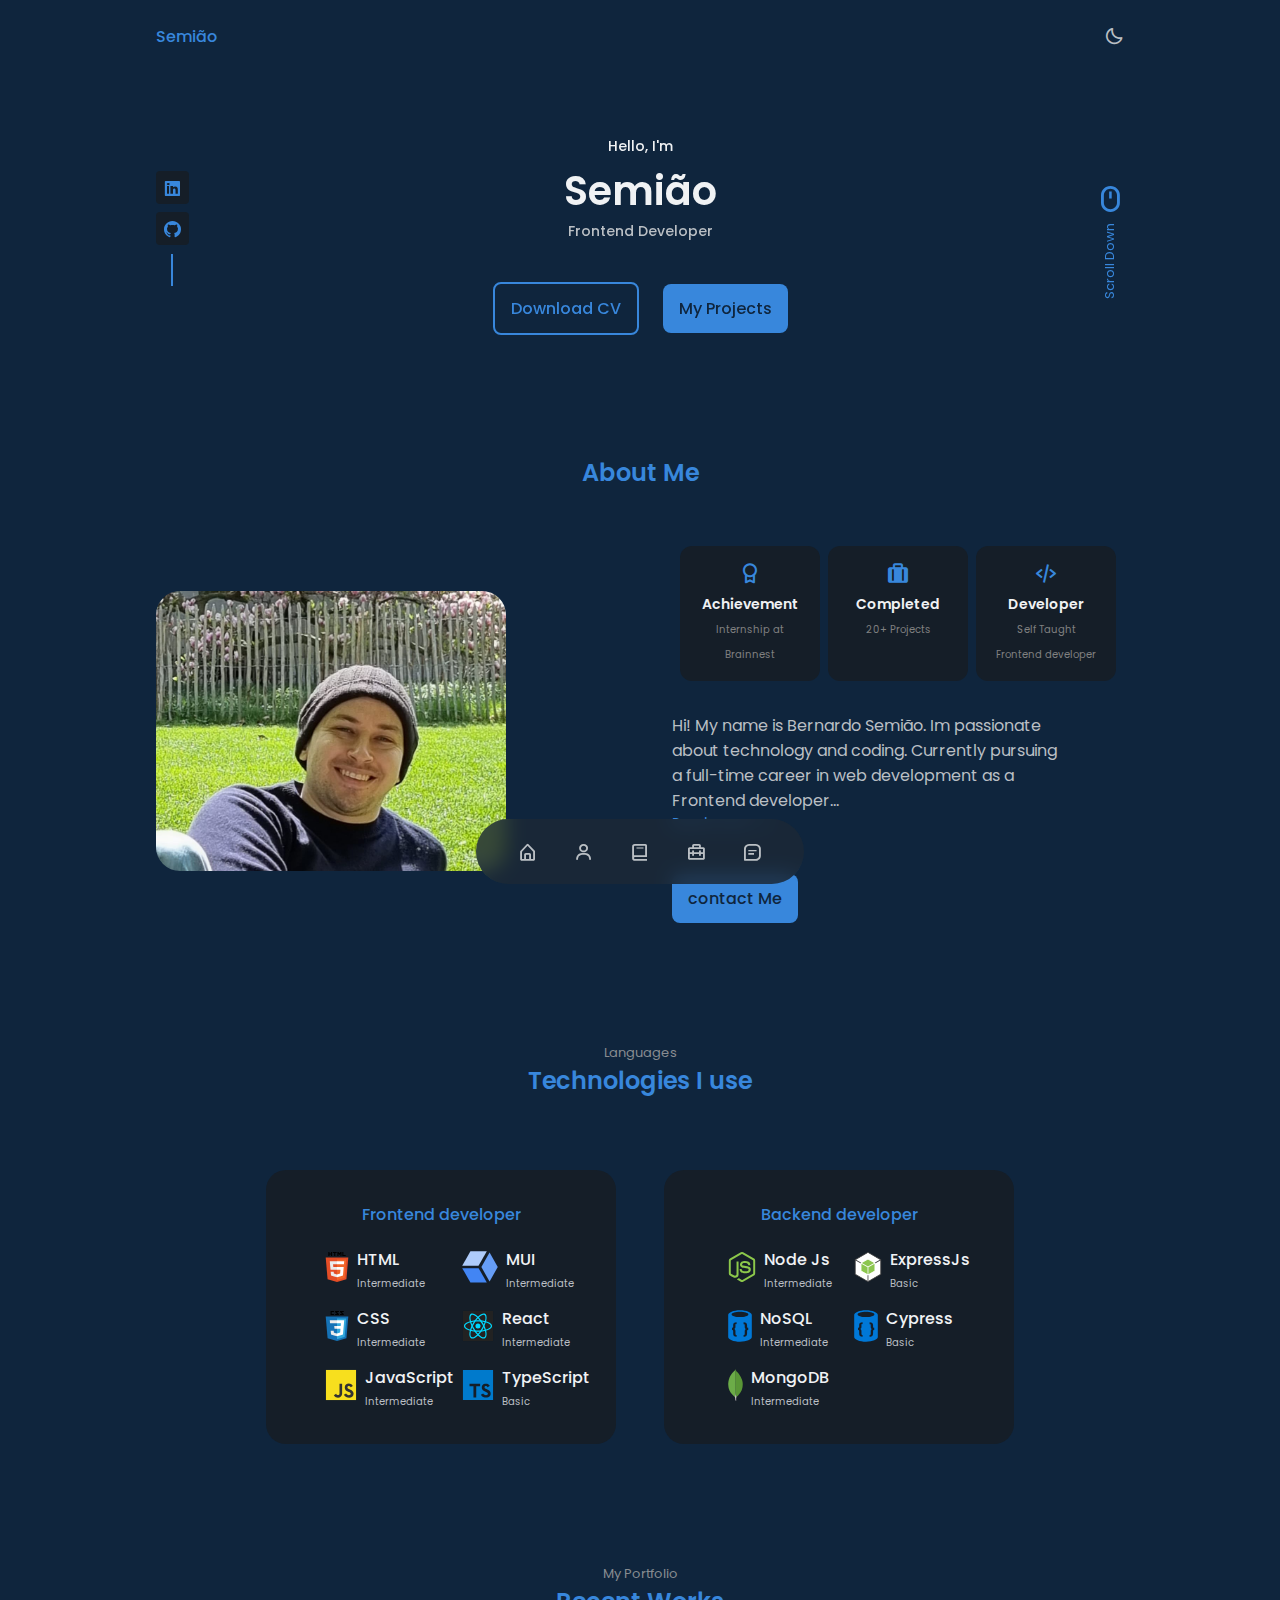
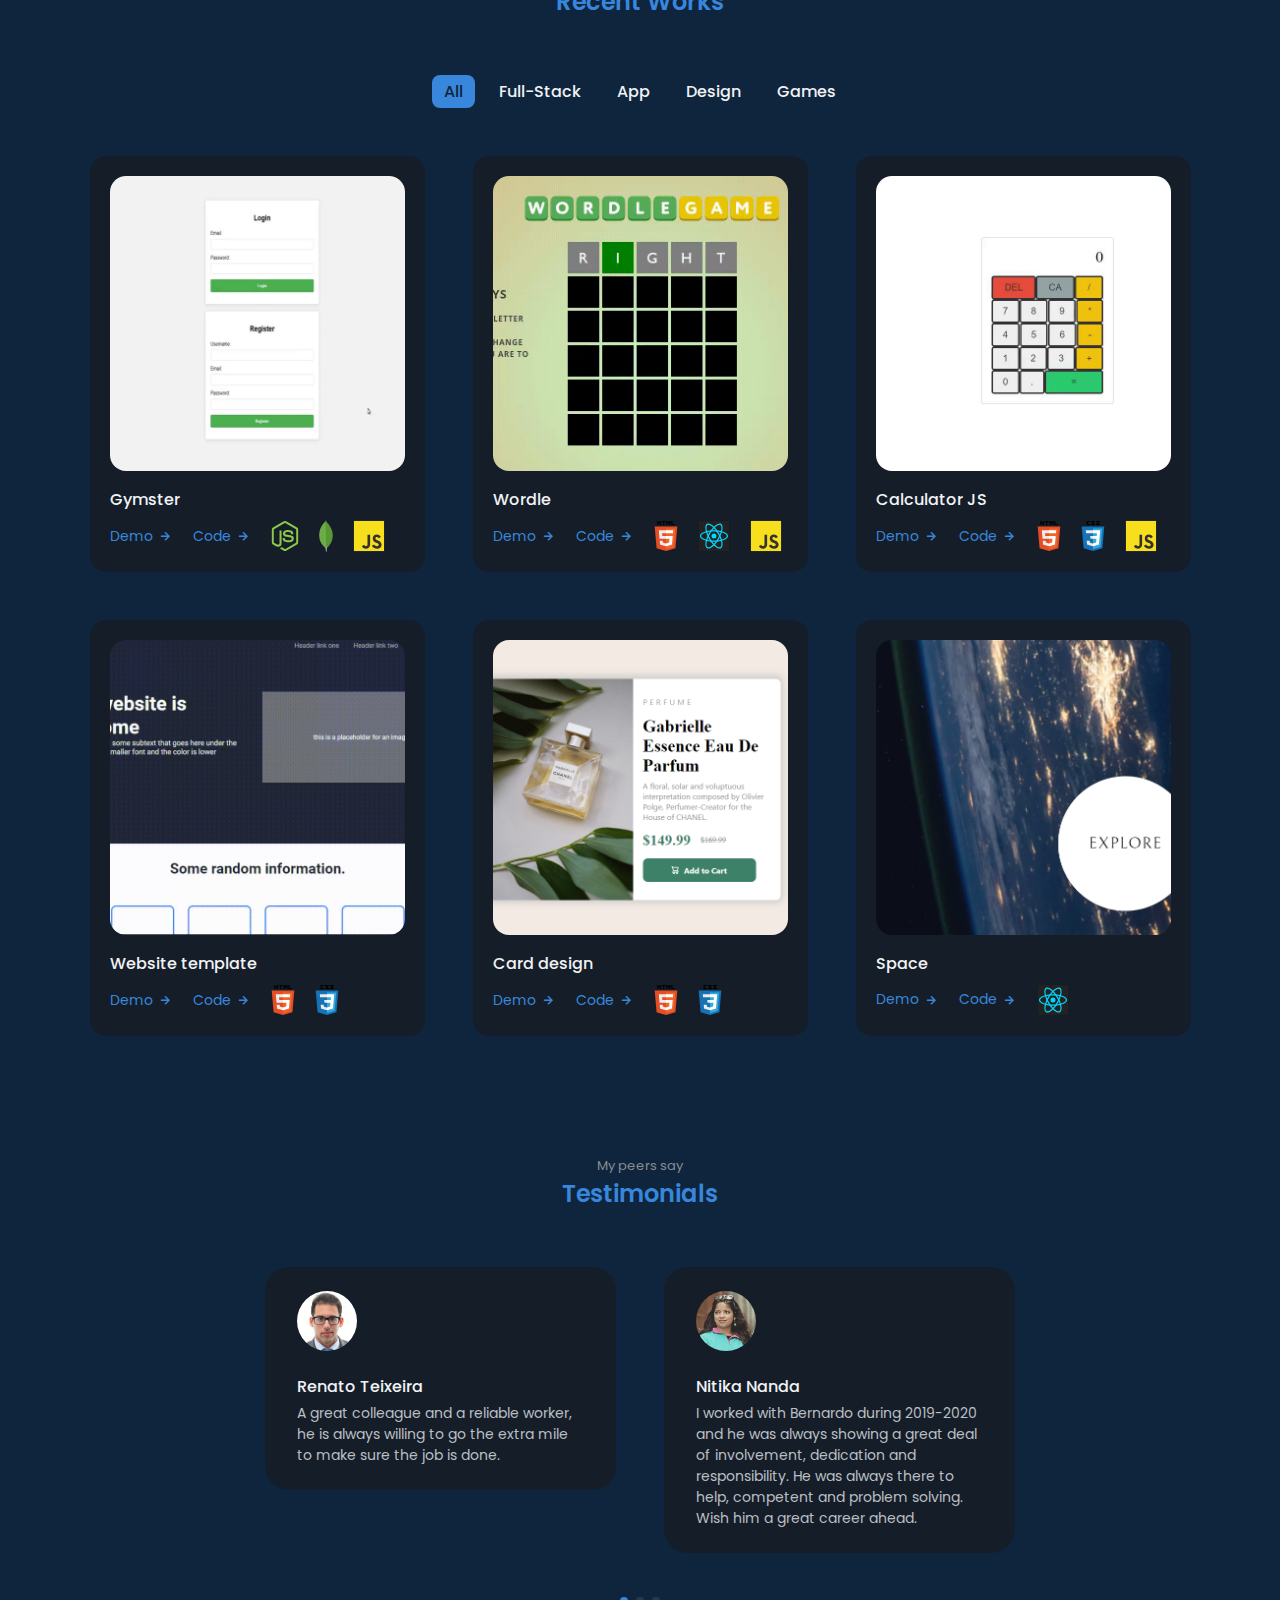
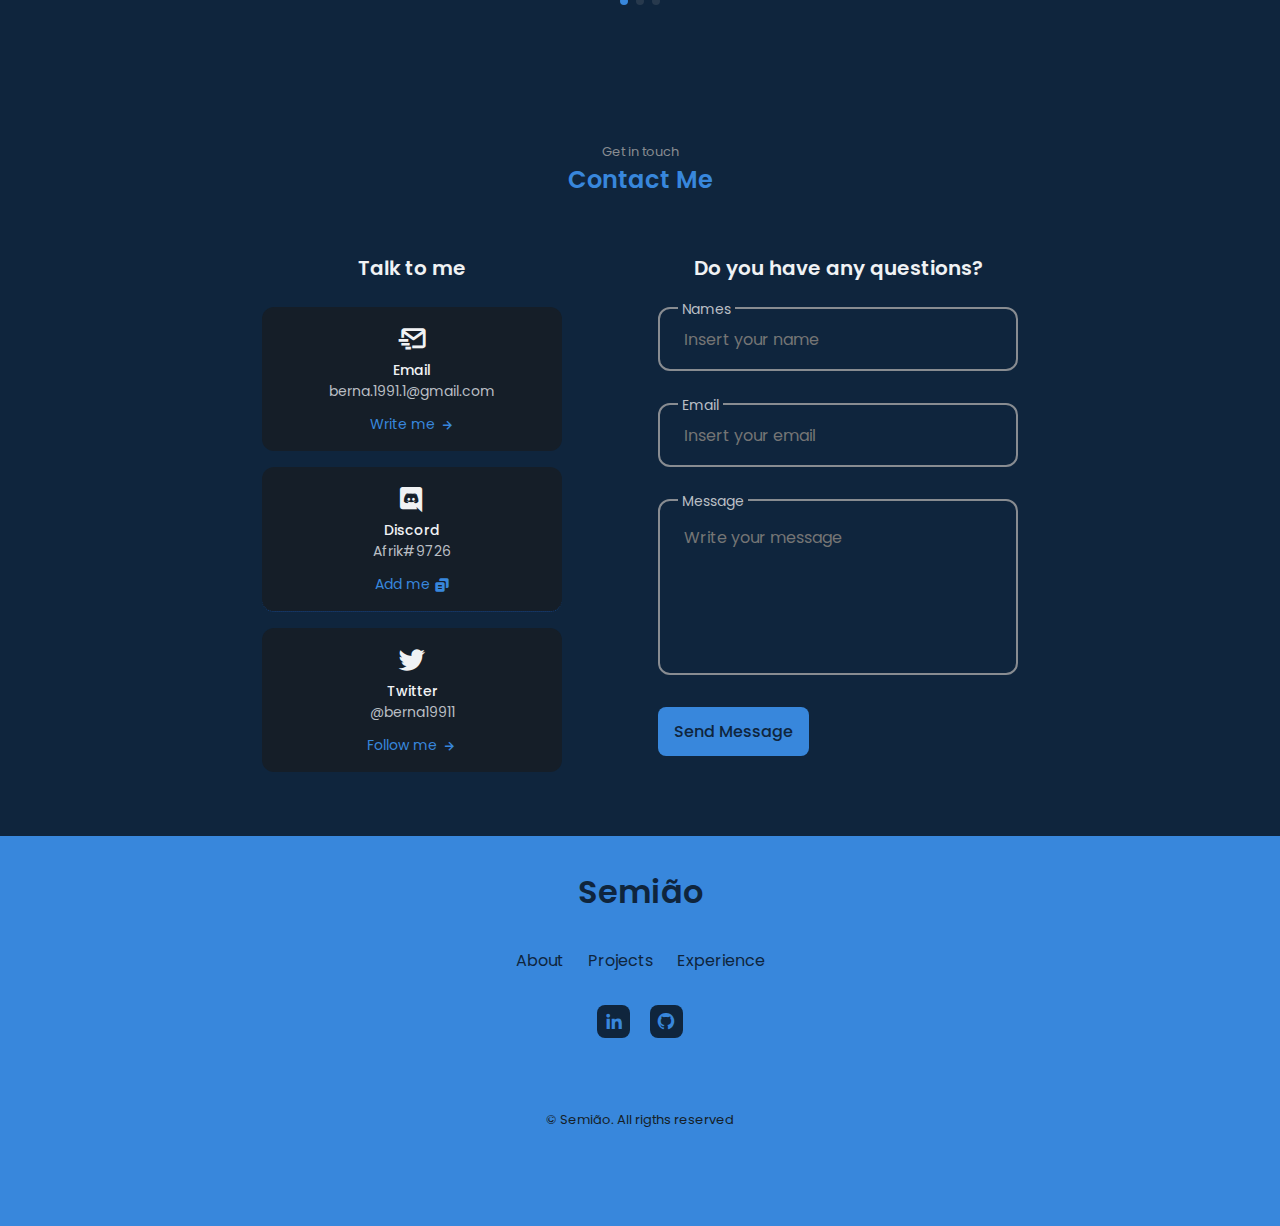
==== index.html @ a4e2091f "updated" ====
<!DOCTYPE html>
<html lang="en">

<head>
    <meta charset="UTF-8">
    <meta name="viewport" content="width=device-width, initial-scale=1.0">

    <!--=============== FAVICON ===============-->
    <link rel="shortcut icon" href="assets/img/avatar.png" type="image/x-icon">

    <!--=============== BOXICONS ===============-->
    <link href='https://unpkg.com/boxicons@2.1.4/css/boxicons.min.css' rel='stylesheet'>

    <!--=============== SWIPER CSS ===============-->
    <link rel="stylesheet" href="assets/css/swiper-bundle.min.css">

    <!--=============== CSS ===============-->
    <link rel="stylesheet" href="assets/css/styles.css">

    <title> Semião </title>
</head>

<body>
    <!--=============== HEADER ===============-->
    <header class="header" id="header">
        <nav class="nav container">
            <a href="#" class="nav__logo">Semião</a>

            <div class="nav__menu">
                <ul class="nav__list">
                    <li class="nav__item">
                        <a href="#home" class="nav__link active__link">
                            <i class='bx bx-home-alt'></i>
                        </a>
                    </li>

                    <li class="nav__item">
                        <a href="#about" class="nav__link">
                            <i class='bx bx-user'></i>
                        </a>
                    </li>

                    <li class="nav__item">
                        <a href="#skills" class="nav__link">
                            <i class='bx bx-book'></i>
                        </a>
                    </li>

                    <li class="nav__item">
                        <a href="#work" class="nav__link">
                            <i class='bx bx-briefcase-alt-2'></i>
                        </a>
                    </li>

                    <li class="nav__item">
                        <a href="#contact" class="nav__link">
                            <i class='bx bx-message-square-detail'></i>
                        </a>
                    </li>
                </ul>
            </div>

            <!-- Theme change button -->
            <i class='bx bx-moon change-theme' id="theme-button"></i>
        </nav>
    </header>

    <!--=============== MAIN ===============-->
    <main class="main">
        <!--=============== HOME ===============-->

        <section class="home section" id="home">
            <div class="home__container container grid">
                <div class="home__data">
                    <span class="home__greeting">Hello, I'm</span>
                    <h1 class="home__name">Semião</h1>
                    <h3 class="home__education">Frontend Developer</h3>

                    <div class="home__buttons">
                        <a download="" href="https://flowcv.com/resume/2jp9i3fdhr" class="button button--ghost">
                            Download CV
                        </a>
                        <a href="#work" class="button">My Projects</a>
                    </div>
                </div>

                <div class="home__social">
                    <a href="https://www.linkedin.com/in/bernardo-semi%C3%A3o-97315b154/" target="_blank"
                        class="home__social-link">
                        <i class='bx bxl-linkedin-square'></i>
                    </a>

                    <a href="https://github.com/Semiao91" target="_blank" class="home__social-link">
                        <i class='bx bxl-github'></i>
                    </a>


                </div>

                <a href="#about" class="home__scroll">
                    <i class='bx bx-mouse home__scroll-icon'></i>
                    <span class="home__scroll-name">Scroll Down</span>
                </a>
            </div>
        </section>

        <!--=============== ABOUT ===============-->
        <section class="about section" id="about">
            
            <h2 class="section__title">About Me</h2>

            <div class="about__container container grid">
                <a href="https://www.linkedin.com/in/bernardo-semi%C3%A3o-97315b154/"> <img src="assets/img/about.jpeg" alt=""
                        class="about__img"></a>


                <div class="about__data">
                    <div class="about__info">

                        <div class="about__box ">
                            <a href="https://github.com/Semiao91">
                            <i class='bx bx-award about__icon'></i>
                            <h3 class="about__title">Achievement</h3>
                            <span class="about__subtitle">Internship at Brainnest</span>
                        </a>
                        </div>

                        <div class="about__box">
                            <a href="https://github.com/Semiao91">
                                <i class='bx bxs-briefcase-alt about__icon'></i>
                                <h3 class="about__title">Completed</h3>
                                <span class="about__subtitle">20+ Projects</span>
                            </a>
                        </div>

                        <div class="about__box">
                            <i class='bx bx-code-alt about__icon'></i>
                            <h3 class="about__title">Developer</h3>
                            <span class="about__subtitle"> Self Taught Frontend developer </span>
                            </a>
                        </div>

                    </div>

                    <p class="about__description">
                        Hi! My name is Bernardo Semião.
                        Im passionate about technology and coding. Currently pursuing a full-time career in web
                        development as a Frontend developer...
                        <a href="about.html" class="work__button">
                            Read more <i class='bx bx-right-arrow-alt work__icon'></i>
                        </a>
                    </p>
                    <a href="#contact" class="button">contact Me</a>
                </div>
            </div>
        </section>

        <!--=============== SKILLS ===============-->
        <section class="skills section" id="skills">
            <span class="section__subtitle">Languages</span>
            <h2 class="section__title">Technologies I use</h2>

            <div class="skills__container container grid">
                <div class="skills__content">
                    <h3 class="skills__title">Frontend developer</h3>

                    <div class="skills__box">
                        <div class="skills__group">
                            <div class="skills__data">
                                <img src="./assets/img/icon/html5.svg" alt="icon" class="icon-tech">

                                <div>
                                    <h3 class="skills__name">HTML</h3>
                                    <span class="skills__level">Intermediate</span>
                                </div>
                            </div>

                            <div class="skills__data">
                                <img src="./assets/img/icon/css3.svg" alt="icon" class="icon-tech">

                                <div>
                                    <h3 class="skills__name">CSS</h3>
                                    <span class="skills__level">Intermediate</span>
                                </div>
                            </div>

                            <div class="skills__data">
                                <img src="./assets/img/icon/javascript.svg" alt="icon" class="icon-tech">

                                <div>
                                    <h3 class="skills__name">JavaScript</h3>
                                    <span class="skills__level">Intermediate</span>
                                </div>
                            </div>

                        </div>

                        <div class="skills__group">
                            <div class="skills__data">
                                <img src="./assets/img/icon/google-cloud-operations.svg" alt="icon" class="icon-tech">

                                <div>
                                    <h3 class="skills__name">MUI</h3>
                                    <span class="skills__level">Intermediate</span>
                                </div>
                            </div>

                            <div class="skills__data">
                                <img src="./assets/img/icon/react.svg" alt="icon" class="icon-tech">

                                <div>
                                    <h3 class="skills__name">
                                        React</h3>
                                    <span class="skills__level">Intermediate</span>
                                </div>
                            </div>

                            <div class="skills__data">
                                <img src="./assets/img/icon/typescript.svg" alt="icon" class="icon-tech">

                                <div>
                                    <h3 class="skills__name">TypeScript
                                    </h3>
                                    <span class="skills__level">Basic</span>
                                </div>
                            </div>

                        </div>

                    </div>
                </div>

                <div class="skills__content">
                    <h3 class="skills__title">Backend developer</h3>

                    <div class="skills__box">
                        <div class="skills__group">
                            <div class="skills__data">
                                <img src="./assets/img/icon/nodejs.svg" alt="icon" class="icon-tech">

                                <div>
                                    <h3 class="skills__name">Node Js</h3>
                                    <span class="skills__level">Intermediate</span>
                                </div>
                            </div>

                            <div class="skills__data">
                                <img src="./assets/img/icon/documentdb.svg" alt="icon" class="icon-tech">

                                <div>
                                    <h3 class="skills__name">NoSQL</h3>
                                    <span class="skills__level">Intermediate</span>
                                </div>
                            </div>

                            <div class="skills__data">
                                <img src="./assets/img/icon/mongodb.svg" alt="icon" class="icon-tech">

                                <div>
                                    <h3 class="skills__name">MongoDB</h3>
                                    <span class="skills__level">Intermediate</span>
                                </div>
                            </div>

                        </div>

                        <div class="skills__group">
                            <div class="skills__data">
                                <img src="./assets/img/icon/nodejs (1).svg" alt="icon" class="icon-tech">

                                <div>
                                    <h3 class="skills__name">ExpressJs</h3>
                                    <span class="skills__level">Basic</span>
                                </div>
                            </div>

                            <div class="skills__data">
                                <img src="./assets/img/icon/documentdb.svg" alt="icon" class="icon-tech">

                                <div>
                                    <h3 class="skills__name">Cypress</h3>
                                    <span class="skills__level">Basic</span>
                                </div>
                            </div>

                        </div>

                    </div>
                </div>
            </div>
        </section>

        <!--=============== WORK ===============-->
        <section class="work section" id="work">
            <span class="section__subtitle">My Portfolio</span>
            <h2 class="section__title">Recent Works</h2>

            <div class="work__filters">
                <span class="work__item active__work" data-filter='all'>All</span>
                <span class="work__item" data-filter='.web'>Full-Stack</span>
                <span class="work__item" data-filter='.app'>App</span>
                <span class="work__item" data-filter='.design'>Design</span>
                <span class="work__item" data-filter='.games'>Games</span>
            </div>

            <div class="work__container container grid">

                <div class="work__card web app">
                    <div class="image-container">
                        <img src="assets/img/work1.gif" alt="" class="work__img">
                        <p class="overlay">Fullstack dashboard that allows you to controll your gym progress. Exercise Tracker with db, session controll and more!
                        </p>
                    </div>
                    <h3 class="work__title">
                        Gymster</h3>

                    <div class="work-links">
                        <a href="https://gymster-semiao.herokuapp.com/login" class="work__button">
                            Demo <i class='bx bx-right-arrow-alt work__icon'></i>
                        </a>
    
                        <a href="https://github.com/Semiao91/Gymster" class="work__button">
                            Code <i class='bx bx-right-arrow-alt work__icon'></i>
                        </a>
                        <img src="./assets/img/icon/nodejs.svg" alt="icon" class="icon-tech">
                        <img src="./assets/img/icon/mongodb.svg" alt="icon" class="icon-tech">
                        <img src="./assets/img/icon/javascript.svg" alt="icon" class="icon-tech">
                    </div> 
                </div>

                <div class="work__card mix app games">
                    <div class="image-container">
                        <img src="assets/img/work8.gif" alt="" class="work__img">
                        <p class="overlay">Classic wordle game made in React. Guess the 5 letter word in 6 trys. Green squares indicate that the letter is in the correct position, 
                            yellow squares show that the word exists, but in the incorrect position.
                        </p>
                    </div>
                    
                    <h3 class="work__title">
                        Wordle</h3>
                        <div class="work-links">
                            <a href="https://semiaowordle.netlify.app/" class="work__button">
                                Demo <i class='bx bx-right-arrow-alt work__icon'></i>
                            </a>
        
                            <a href="https://github.com/Semiao91/Wordle" class="work__button">
                                Code <i class='bx bx-right-arrow-alt work__icon'></i>
                            </a>
                            <img src="./assets/img/icon/html5.svg" alt="icon" class="icon-tech">
                            <img src="./assets/img/icon/react.svg" alt="icon" class="icon-tech">
                            <img src="./assets/img/icon/javascript.svg" alt="icon" class="icon-tech">
                        </div> 
                </div>

                <div class="work__card mix app">
                    <div class="image-container">
                        <img src="assets/img/calculator.gif" alt="" class="work__img">
                        <p class="overlay">Calculator made in JS similar functionality to the windows calculator.
                        </p>
                    </div>
                    <h3 class="work__title">
                        Calculator JS</h3>

                    <div class="work-links">
                        <a href="https://semiao91.github.io/Calculator-JS/" class="work__button">
                            Demo <i class='bx bx-right-arrow-alt work__icon'></i>
                        </a>
    
                        <a href="https://github.com/Semiao91/Calculator-JS" class="work__button">
                            Code <i class='bx bx-right-arrow-alt work__icon'></i>
                        </a>
                        <img src="./assets/img/icon/html5.svg" alt="icon" class="icon-tech">
                        <img src="./assets/img/icon/css3.svg" alt="icon" class="icon-tech">
                        <img src="./assets/img/icon/javascript.svg" alt="icon" class="icon-tech">
                    </div> 
                </div>

                <div class="work__card mix design">
                    <div class="image-container">
                        <img src="assets/img/desing-2.gif" alt="" class="work__img">
                        <p class="overlay">Website design made with HTML and CSS as part of my Brainnest mentorship program.</p>
                    </div>

                    <h3 class="work__title">
                        Website template</h3>
                    <div class="work-links">
                        <a href="https://famous-alpaca-c54086.netlify.app/" class="work__button">
                            Demo <i class='bx bx-right-arrow-alt work__icon'></i>
                        </a>
                        <a href="https://famous-alpaca-c54086.netlify.app/" class="work__button">
                            Code <i class='bx bx-right-arrow-alt work__icon'></i>
                        </a>
                        <img src="./assets/img/icon/html5.svg" alt="icon" class="icon-tech">
                        <img src="./assets/img/icon/css3.svg" alt="icon" class="icon-tech">
                    </div>      
                </div>
                
                <div class="work__card mix design">
                    <div class="image-container">
                        <img src="assets/img/design-1.png" alt="" class="work__img">
                        <p class="overlay">Card design made with HTML and CSS free to use design.</p>
                    </div>
                   
                    <h3 class="work__title">
                        Card design</h3>
                        <div class="work-links">
                            <a href="https://zesty-conkies-eee5db.netlify.app" class="work__button">
                                Demo <i class='bx bx-right-arrow-alt work__icon'></i>
                            </a>
                            <a href="https://github.com/Semiao91/Product-preview-card-component" class="work__button">
                                Code <i class='bx bx-right-arrow-alt work__icon'></i>
                            </a>
                            <img src="./assets/img/icon/html5.svg" alt="icon" class="icon-tech">
                            <img src="./assets/img/icon/css3.svg" alt="icon" class="icon-tech">
                        </div>   
                </div>

                
                
                <div class="work__card mix web">
                    
                    <div class="image-container">
                        <img src="assets/img/work2.png" alt="" class="work__img">
                        <p class="overlay">Fully functional blog site made with tailwind Css.
                        </p>
                    </div>
                    <h3 class="work__title">
                        Space</h3>
                    <div class="work-links">
                        <a href="https://preeminent-figolla-3e4ff0.netlify.app/" class="work__button">
                            Demo <i class='bx bx-right-arrow-alt work__icon'></i>
                        </a>
                        <a href="https://github.com/Semiao91/space" class="work__button">
                            Code <i class='bx bx-right-arrow-alt work__icon'></i>
                        </a>
                        <img src="./assets/img/icon/react.svg" alt="icon" class="icon-tech">
                    </div>
                  
                </div>               

            </div>
        </section>

        <!--=============== TESTIMONIALS ===============-->
         <section class="testimonial section">
                <span class="section__subtitle">My peers say</span>
                <h2 class="section__title">Testimonials</h2>

                <div class="testimonial__container container swiper">
                    <div class = "swiper-wrapper">
                        <div class="testimonial__card swiper-slide">
                            <img src="assets/img/testi1.jfif" alt="" class="testimonial__img">

                            <h3 class="testimonial__name">Renato Teixeira</h3>
                            <p class="testimonial__description">
                                A great colleague and a reliable worker, he is always willing to go the extra mile to make sure the job is done.
                            </p>
                        </div>

                        <div class="testimonial__card swiper-slide">
                            <img src="assets/img/testi2.jfif" alt="" class="testimonial__img">

                            <h3 class="testimonial__name">Nitika Nanda</h3>
                            <p class="testimonial__description">
                                I worked with Bernardo during 2019-2020 and he was always showing a great deal of involvement, dedication and responsibility. 
                                He was always there to help, competent and problem solving. Wish him a great career ahead.
                            </p>
                        </div>

                        <div class="testimonial__card swiper-slide">
                            <img src="assets/img/testi3.jfif" alt="" class="testimonial__img">

                            <h3 class="testimonial__name">Luis Miguel</h3>
                            <p class="testimonial__description">
                                I've known Bernardo since year of 2021, when he started to work at Thomann.
                                I must underline his ability to seek imaginative solutions to the practical problems of his work, 
                                in addition to his strong motivation and critical attention to the issues related to sales.
                            </p>
                        </div>

                    </div>
                    
                    <div class="swiper-pagination"></div>
                </div>
            </section>  

        <!--=============== CONTACT ===============-->
        <section class="contact section" id="contact">
            <span class="section__subtitle">Get in touch</span>
            <h2 class="section__title">Contact Me</h2>

            <div class="contact__container container grid">
                <div class="contact__content">
                    <h3 class="contact__title">Talk to me</h3>

                    <div class="contact__info">

                        <div class="contact__card">
                            <i class='bx bx-mail-send contact__card-icon'></i>
                            <h3 class="contact__card-title">Email</h3>
                            <span class="contact__card-data">berna.1991.1@gmail.com</span>

                            <a href="mailto:examplemail@correo.com" target="_blank" class="contact__button">
                                Write me <i class='bx bx-right-arrow-alt contact__button-icon'></i>
                            </a>
                        </div>

                        <div class="contact__card tooltip">
                            <i class='bx bxl-discord contact__card-icon'></i>
                            <h3 class="contact__card-title">Discord</h3>
                            <span class="contact__card-data" id="copy1">Afrik#9726</span>       
                            <span class="tooltiptext">copied!</span>   
                                <a target="_blank" class="contact__button" onclick="copyContent()" id="desse">
                                    Add me <i class='bx bxs-copy-alt contact__button-icon' ></i>
                                </a>                 
                        </div>

                        <div class="contact__card">
                            <i class='bx bxl-twitter contact__card-icon'></i>
                            <h3 class="contact__card-title">Twitter</h3>
                            <span class="contact__card-data">@berna19911</span>

                            <a href="https://twitter.com/berna19911" target="_blank" class="contact__button">
                                Follow me <i class='bx bx-right-arrow-alt contact__button-icon'></i>
                            </a>
                        </div>
                    </div>
                </div>

                <div class="contact__content">
                    <h3 class="contact__title">Do you have any questions?</h3>

                    <form action="https://formsubmit.co/e6f94ff72cc11a002f6d3ea82380f525" method="POST" class="contact__form">

                        <div class="contact__form-div">
                            <label for="" class="contact__form-tag">Names</label>
                            <input type="text" name="name" placeholder="Insert your name" class="contact__form-input">
                        </div>

                        <div class="contact__form-div">
                            <label for="" class="contact__form-tag">Email</label>
                            <input type="email" name="email" placeholder="Insert your email" class="contact__form-input">
                        </div>

                        <div class="contact__form-div contact__form-area">
                            <label for="" class="contact__form-tag">Message</label>
                            <textarea type="text" name="text" id="" cols="30" rows="10" placeholder="Write your message"
                                class="contact__form-input"></textarea>
                        </div>

                        <button class="button">Send Message</button>
                    </form>
                </div>
            </div>
        </section>
    </main>

    <!--=============== FOOTER ===============-->
    <footer class="footer">
        <div class="footer__container container">
            <h1 class="footer__title">Semião</h1>

            <ul class="footer__list">
                <li>
                    <a href="#about" class="footer__link">About</a>
                </li>

                <li>
                    <a href="#work" class="footer__link">Projects</a>
                </li>

                <li>
                    <a href="#skills" class="footer__link">Experience</a>
                </li>

            </ul>

            <ul class="footer__social">
                <a href="https://www.linkedin.com/in/bernardo-semi%C3%A3o-97315b154/" target="_blank"
                    class="footer__social-link">
                    <i class='bx bxl-linkedin'></i>
                </a>

                <a href="https://github.com/Semiao91" target="_blank" class="footer__social-link">
                    <i class='bx bxl-github'></i>
                </a>


            </ul>

            <span class="footer__copy">
                &#169; Semião. All rigths reserved
            </span>
        </div>
    </footer>

    <!--=============== SCROLLREVEAL ===============-->
    <script src="assets/js/scrollreveal.min.js"></script>

    <!--=============== SWIPER JS ===============-->
    <script src="assets/js/swiper-bundle.min.js"></script>

    <!--=============== MIXITUP FILTER ===============-->
    <script src="assets/js/mixitup.min.js" ></script>

    <!--=============== MAIN JS ===============-->
    <script src="assets/js/main.js"></script>
</body>

</html>
---- assets/css/styles.css ----
/*=============== GOOGLE FONTS ===============*/
@import url("https://fonts.googleapis.com/css2?family=Poppins:wght@400;500;600&display=swap");

/*=============== VARIABLES CSS ===============*/
:root {
  --header-height: 3.5rem;

  /*========== Colors ==========*/
  /*Color mode HSL(hue, saturation, lightness)*/
  /*
        Purple: hsl(250, 66%, 75%)
        Blue: hsl(207, 90%, 72%)
        Pink: hsl(356, 66%, 75%)
        Teal: hsl(174, 63%, 62%)
  */
  --first-hue: 211;
  --sat: 70%;
  --lig: 54%;
  --second-hue: 211;
  --first-color: hsl(var(--first-hue), var(--sat), var(--lig));
  --first-color-alt: hsl(var(--first-hue), var(--sat), 50%); /* -4% */
  --title-color: hsl(var(--second-hue), 15%, 95%);
  --text-color: hsl(var(--second-hue), 8%, 75%);
  --text-color-light: hsl(var(--second-hue), 4%, 55%);
  --body-color: hsl(var(--second-hue), 60%, 15%);
  --container-color: hsl(var(--second-hue), 32%, 12%);

  /*========== Font and typography ==========*/
  /*.5rem = 8px | 1rem = 16px ...*/
  --body-font: 'Poppins', sans-serif;
  --biggest-font-size: 1.75rem;
  --h1-font-size: 1.5rem;
  --h2-font-size: 1.25rem;
  --h3-font-size: 1rem;
  --normal-font-size: .938rem;
  --small-font-size: .813rem;
  --smaller-font-size: .75rem;
  --tiny-font-size: .625rem;

  /*========== Font weight ==========*/
  --font-medium: 500;
  --font-semibold: 600;

  /*========== z index ==========*/
  --z-tooltip: 10;
  --z-fixed: 100;
  --z-modal: 1000;
}

/* Responsive typography */
@media screen and (min-width: 968px) {
  :root {
    --biggest-font-size: 2.5rem;
    --h1-font-size: 2.25rem;
    --h2-font-size: 1.5rem;
    --h3-font-size: 1.25rem;
    --normal-font-size: 1rem;
    --small-font-size: .875rem;
    --smaller-font-size: .813rem;
  }
}



/*=============== BASE ===============*/
* {
  box-sizing: border-box;
  padding: 0;
  margin: 0;
}

html {
  scroll-behavior: smooth;
}

body,
button,
input,
textarea {
  font-family: var(--body-font);
  font-size: var(--normal-font-size);
}

body {
  background-color: var(--body-color);
  color: var(--text-color);
  transition: .4s; /* for light mode animation */
}

h1, h2, h3 {
  color: var(--title-color);
  font-weight: var(--font-semibold);
}

ul {
  list-style: none;
}

a {
  text-decoration: none;
}

button {
  cursor: pointer;
  border: none;
  outline: none;
}

img {
  max-width: 100%;
  height: auto;
}

/*=============== THEME ===============*/
.change-theme{
  font-size: 1.25rem;
  cursor: pointer;
  transition: .3s;
}

.change-theme:hover{
  color: var(--first-color);
}

/*========== Variables light theme ==========*/
body.light-theme{
  --title-color: hsl(var(--second-hue), 15%, 15%);
  --text-color: hsl(var(--second-hue), 8%, 35%);
  --body-color: hsl(var(--second-hue), 100%, 99%);
  --container-color: #fff;
}

/*========== 
    Color changes in some parts of 
    the website, in light theme
==========*/
.light-theme .scroll-header{
  box-shadow: 0 2px 4px hsla(0, 0%, 1%, .1);
}

.light-theme .nav__menu{
  background-color: hsla(var(--second-hue), 32%, 90%, .8);
}

.light-theme .section__subtitle{
  color: var(--text-color);
}

.light-theme .home__social-link{
  box-shadow: 0 2px 4px hsla(var(--second-hue), 48%, 8%, .1);
}

.light-theme .home__social::after,
.light-theme .footer__social-link{
  background-color: var(--title-color);
}

.light-theme .home__social-link,
.light-theme .home__scroll,
.light-theme .button,
.light-theme .button:hover,
.light-theme .active__work,
.light-theme .footer__title,
.light-theme .footer__link,
.light-theme .footer__copy{
  color: var(--title-color);
}

.light-theme .about__box{
  box-shadow: 0 2px 8px hsla(var(--second-hue), 48%, 8%, .1);
}

.light-theme .skills__content,
.light-theme .services__card,
.light-theme .work__card,
.light-theme .testimonial__card,
.light-theme .contact__card{
  box-shadow: 0 2px 16px hsla(var(--second-hue), 48%, 8%, .1);
}

.light-theme::-webkit-scrollbar{
  background-color: hsla(var(--second-hue), 8%, 66%);
}

.light-theme::-webkit-scrollbar-thumb{
  background-color: hsla(var(--second-hue), 8%, 54%);
}

.light-theme::-webkit-scrollbar-thumb:hover{
  background-color: hsla(var(--second-hue), 8%, 44%);
}

/*=============== REUSABLE CSS CLASSES ===============*/
.container {
  max-width: 968px;
  margin-left: 1rem;
  margin-right: 1rem; 
}

.grid {
  display: grid;
  gap: 1.25rem;
}

.main {
  overflow: hidden;
}

.section {
  padding: 4.5rem 0 1rem;
}

.section__title, 
.section__subtitle {
  text-align: center;
}

.section__title {
  font-size: var(--h2-font-size);
  color: var(--first-color);
  margin-bottom: 2rem;
}

.section__subtitle {
  display: block;
  font-size: var(--smaller-font-size);
  color: var(--text-color-light);
}

/*=============== HEADER & NAV===============*/
.header{
  position: fixed;
  top: 0;
  left: 0;
  width: 100%;
  background-color: var(--body-color);
  z-index: var(--z-fixed);
  transition: .4s; /* for light mode animation */
}

.nav{
  height: var(--header-height);
  display: flex;
  justify-content: space-between;
  align-items: center;
}

.nav__logo{
  color: var(--first-color);
  font-weight: var(--font-medium);
  transition: .4s;

}

.nav__logo:hover{
  color: var(--first-color-alt);
}

.nav__menu{
  position: fixed;
  bottom: 1rem;
  background-color: hsla(var(--second-hue), 32%, 16%, .8);
  width: 90%;
  border-radius: 4rem;
  padding: 1rem 2.25rem;
  backdrop-filter: blur(10px);
  transition: .4s; /* for light mode animation */
}

.nav__list{
  display: flex;
  justify-content: space-between;
  align-items: center;
}

.nav__link{
  color: var(--text-color);
  font-size: 1.25rem;
  padding: .4rem;
  display: flex;
  border-radius: 5rem;
}
/* Active link */

.active-link{
  background: linear-gradient(180deg,
              hsla(var(--first-hue), var(--sat), var(--lig),1),
              hsl(var(--first-hue), var(--sat), var(--lig),.2)
            );
  box-shadow: 0 0 16px hsla(var(--first-hue), var(--sat), var(--lig),.4);
  color: var(--title-color);
}
/* Change background header */
.scroll-header{
  box-shadow: 0 4px 4px hsla(0, 0%, 4%, .3);
}

/*=============== HOME ===============*/
.home__container{
  position: relative;
  row-gap: 4.5rem;
  padding-top: 2rem;
}

.home__data{
  text-align: center;
}

.home__greeting,
.home__education{
  font-size: var(--small-font-size);
  font-weight: var(--font-medium);
}

.home__greeting{
  display: block;
  color: var(--title-color);
  margin-bottom: .25rem;
}

.home__education{
  color: var(--text-color);
  margin-bottom: 2.5rem;
}

.home__name{
  font-size: var(--biggest-font-size);
}

.home__img{
  
  width: 160px;
  
}



.home__buttons{
  display: flex;
  justify-content: center;
  align-items: center;
  gap: 1.5rem;
}

.home__social,
.home__scroll{
  position: absolute;

}

.home__social{
  bottom: 5rem;
  left: 0;
  display: grid;
  row-gap: .5rem;
}

.home__social-link{
  width: max-content;
  background-color: var(--container-color);
  color: var(--first-color);
  padding: .25rem;
  border-radius: .25rem;
  display: flex;
  font-size: 1rem;
  transition: .4s;
}

.home__social-link:hover{
  background-color: var(--first-color);
  color: #fff;
}

.home__social::after{
  content: '';
  width: 32px;
  height: 2px;
  background-color: var(--first-color);
  transform: rotate(90deg) translate(16px, 3px);
}

.home__scroll{
  color: var(--first-color);
  right: -1.5rem;
  bottom: 4rem;
  display: grid;
  row-gap: 2.25rem;
  justify-items: center;
}

.home__scroll-icon{
  font-size: 1.25rem;
}

.home__scroll-name{
  font-size: var(--smaller-font-size);
  transform: rotate(-90deg);
}
/*=============== BUTTONS ===============*/
.button{
  display: inline-block;
  background-color: var(--first-color);
  color: var(--body-color);
  padding: .75rem 1rem;
  border-radius: .5rem;
  font-weight: var(--font-medium);
  transition: .4s;
}

.button:hover{
  background-color: var(--first-color-alt);
  color: var(--body-color);
}
.button--ghost{
  background-color: transparent;
  border: 2px solid var(--first-color);
  color: var(--first-color);
}

/*=============== ABOUT ===============*/
.about__container{
  row-gap: 2.5rem;
}

.about__img{
  width: 220px;
  border-radius: 1.5rem;
  justify-self: center;
}

.about__img__first{
  width: 300px;
  border-radius: 1.5rem;
  justify-self: center;
}

.about__img__second{
  width: 300px;
  border-radius: 1.5rem;
  
}

.about__data{
  text-align: center;
}

.about__info{
  display: grid;
  grid-template-columns: repeat(3, 1fr);
  gap: .5rem;
  margin-bottom: 2rem;
}

.about__box{
  background-color: var(--container-color);
  border-radius: .75rem;
  padding: .75rem .5rem;
}

.about__icon{
  font-size: 1.5rem;
  color: var(--first-color);
  margin-bottom: .5rem;
}

.about__title{
  font-size: var(--small-font-size);
}

.about__subtitle{
  font-size: var(--tiny-font-size);
  color: grey;
}

.about__description{
  margin-bottom: 2rem;
}
/*=============== SKILLS ===============*/
.skills__container{
  row-gap: 2rem;
  padding-top: 1rem;
}

.skills__content{
  background-color: var(--container-color);
  padding: 1.5rem;
  border-radius: 1.25rem;
}

.skills__title{
  font-size: var(--normal-font-size);
  font-weight: var(--font-medium);
  color: var(--first-color);
  text-align: center;
  margin-bottom: 1.5rem;
}

.skills__box{
  display: flex;
  justify-content: center;
  column-gap: 2.5rem;
}

.skills__group{
  display: grid;
  align-content: flex-start;
  row-gap: 1rem;
}

.skills__data{
  display: flex;
  column-gap: .5rem;
}

.skills .bxs-badge-check{
  font-size: 1rem;
  color: var(--first-color);
}

.skills__name{
  font-size: var(--normal-font-size);
  font-weight: var(--font-medium);
  line-height: 18px;
}

.skills__level{
  font-size: var(--tiny-font-size);
}

.icon-tech{
  height: 2rem;
  
}
/*=============== SERVICES ===============*/
/* .services__container{
  grid-template-columns: repeat(2, 1fr);
  gap: 1.5rem;
  padding-top: 1rem;
}

.services__card{
  background-color: var(--container-color);
  padding: 3rem 1.5rem 1.5rem;
  border-radius: 1rem;
}

.services__title{
  font-size: var(--h3-font-size);
  margin-bottom: 2.5rem;

}

.services__button{
  color: var(--first-color);
  font-size: var(--small-font-size);
  display: flex;
  align-items: center;
  column-gap: .25rem;
  cursor: pointer;
}

.services__button:hover .services__icon{
  transform: translateX(.25rem);
}

.services__icon{
  font-size: 1rem;
  transition: .4s;
} */
/* Services model */
/* .services__model{
  position: fixed;
  inset: 0;
  background-color: hsla(var(--second-hue), 28%, 16%, .7);
  padding: 2rem 1rem;
  display: grid;
  place-items: center;
  visibility: hidden;
  opacity: 0;
  transition: .4s;
  z-index: var(--z-modal);
}

.services__model-content{
  position: relative;
  background-color: var(--body-color);
  padding: 4.5rem 1.5rem 2.5rem;
  border-radius: 1.5rem;
}

.services__model-title,
.services__model-description{
  text-align: center;
}

.services__model-title{
  font-size: var(--h3-font-size);
  color: var(--first-color);
  margin-bottom: 1rem;
}

.services__model-description{
  font-size: var(--small-font-size);
  margin-bottom: 2rem;
}

.services__model-list{
  display: grid;
  row-gap: .75rem;
}

.services__model-item{
  display: flex;
  align-items: flex-start;
  position: relative;
  column-gap: .5rem;
}

.services__model-icon{
  font-size: 1.5rem;
  color: var(--first-color);
}

.services__model-info{
  font-size: var(--small-font-size);
}

.services__model-close{
  position: absolute;
  top: 1.5rem;
  right: 1.5rem;
  font-size: 1.5rem;
  color: var(--first-color);
  cursor: pointer;
} */

/*Active modal*/
.active-model{
  opacity: 1;
  visibility: visible;
}

/*=============== WORK ===============*/
.work__container{
  padding-top: 1rem;
}

.work__filters{
  display: flex;
  justify-content: center;
  align-items: center;
  column-gap: .75rem;
  margin-bottom: 2rem;
}

.work__item{
  cursor: pointer;
  color: var(--title-color);
  padding: .25rem .75rem;
  font-weight: var(--font-medium);
  border-radius: .5rem;
}

.work__card{
  background-color: var(--container-color);
  padding: 1rem;
  border-radius: 1rem;
}

.work__img{
  border-radius: 1rem;
  margin-bottom: .75rem;
}

.work__title{
  font-size: var(--normal-font-size);
  font-weight: var(--font-medium);
  margin-bottom: .25rem;
}

.work__button{
  width: max-content;
  color: var(--first-color);
  font-size: var(--small-font-size);
  display: flex;
  align-items: center;
  column-gap: .25rem;
}

.work-links{
  display: flex;
  gap: 20px;
}

.work__button:hover .work__icon{
  transform: translateX(.25rem);
}

.work__icon{
   font-size: 1rem;
   transition: .4s;
}

/* Active item work*/
.active__work{
  background-color: var(--first-color);
  color: var(--body-color);
}

/*=============== TESTIMONIAL ===============*/
.testimonial__card{
  background-color: var(--container-color);
  padding: 1.25rem 1.5rem;
  border-radius: 1.5rem;
  margin-bottom: 3rem;  
}

.testimonial__img{
  width: 60px;
  border-radius: 3rem;
  margin-bottom: 1rem;
}

.testimonial__name{
  font-size: var(--normal-font-size);
  font-weight: var(--font-medium);
  margin-bottom: .25rem;
}

.testimonial__description{
  font-size: var(--small-font-size);
}

/* Swiper class */
.swiper-pagination-bullet{
  background-color: var(--text-color-light);
}

.swiper-pagination-bullet-active{
  background-color: var(--first-color);
}

/*=============== CONTACT ===============*/
.contact__container{
  row-gap: 3rem;
  padding-bottom: 3rem;
}

.contact__title{
  text-align: center;
  font-size: var(--h3-font-size);
  margin-bottom: 1.5rem;
}

.contact__info{
  display: grid;
  gap: 1rem;
}

.contact__card{
  background-color: var(--container-color);
  padding: 1rem;
  border-radius: .75rem;
  text-align: center;
}

.contact__card-icon{
  font-size: 2rem;
  color: var(--title-color);
  margin-bottom: .25rem;
}

.contact__card-title,
.contact__card-data{
  font-size: var(--small-font-size);
}

.contact__card-title{
  font-weight: var(--font-medium);
}

.contact__card-data{
  display: block;
  margin-bottom: .75rem;
}

.contact__button{
  color: var(--first-color);
  font-size: var(--small-font-size);
  display: flex;
  align-items: center;
  justify-content: center;
  column-gap: .25rem;
}

.contact__button:hover .contact__button-icon{
  transform: translateX(.25rem);
}

.contact__button-icon{
  font-size: 1rem;
  transition: .4s;
}

.contact__form-div{
  position: relative;
  margin-bottom: 2rem;
  height: 4rem;
}

.contact__form-input{
  position: absolute;
  top: 0;
  left: 0;
  width: 100%;
  height: 100%;
  border: 2px solid var(--text-color-light);
  background: none;
  color: var(--text-color);
  outline: none;
  padding: 1.5rem;
  border-radius: .75rem;
  z-index: 1;
}

.contact__form-tag{
  position: absolute;
  top: -.75rem;
  left: 1.25rem;
  font-size: var(--small-font-size);
  padding: .25rem;
  background-color: var(--body-color);
  z-index: 10;
}

.contact__form-area{
  height: 11rem;
}

.contact__form-area textarea{
  resize: none;
}

/*=============== FOOTER ===============*/
.footer{
  background-color: var(--first-color);
}

.footer__container{
  padding: 2rem 0 6rem;
}

.footer__title,
.footer__link{
  color: var(--body-color);
}

.footer__title{
  text-align: center;
  margin-bottom: 2rem;
}

.footer__list{
  display: flex;
  justify-content: center;
  column-gap: 1.5rem;
  margin-bottom: 2rem;
}

.footer__social{
  display: flex;
  justify-content: center;
  column-gap: 1.25rem;
}

.footer__social-link{
  background-color: var(--body-color);
  color: var(--first-color);
  padding: .25rem;
  border-radius: .25rem;
  font-size: 1rem;
  display: inline-flex;
}

.footer__copy{
  display: block;
  margin-top: 4.5rem;
  color: var(--container-color);
  text-align: center;
  font-size: var(--smaller-font-size);
}


/*=============== SCROLL BAR ===============*/
::-webkit-scrollbar{
  width: .6rem;
  border-radius: .5rem;
  background-color: hsl(var(--second-hue), 8%, 38%);
}

::-webkit-scrollbar-thumb{
  background-color: hsl(var(--second-hue), 8%, 26%);
  border-radius: .5rem;
}

::-webkit-scrollbar-thumb:hover{
  background-color: hsl(var(--second-hue), 8%, 20%);
}

/*=============== BREAKPOINTS ===============*/
/* For small devices */
@media screen and (max-width:320px){
  .nav__menu{
    padding: 1rem 1.5rem;
  }

  .home__buttons{
    flex-direction: column;
  }

  .home__handle{
    width: 150px;
    height: 253px;
  }

  .home__img{
    width: 130px;
  }

  .about__info{
    grid-template-columns: repeat(2, 1fr);
  }

  .skills__box{
    column-gap: 1rem;
  }

  .skills__name{
    font-size: var(--small-font-size);
  }

  .services__container{
    grid-template-columns: 145px;
    justify-content: center;
  }

  .work__item{
    font-size: var(--small-font-size);
  }

  .work__filters{
    column-gap: .25rem;
  }
}

/* For medium devices */
@media screen and (min-width: 576px){
  .nav__menu{
    width: 328px;
    left: 0;
    right: 0;
    margin: 0 auto;
  }

  .about__info{
    grid-template-columns: repeat(3, 140px);
    justify-content: center;
  }

  .about__info{
    justify-self: center;
  }

  .about__description{
    padding: 0 5rem;
  }

  .skills__container{
    justify-content: center;
  }

  .skills__content{
    padding: 2rem 4rem;
  }

  .services__container{
    grid-template-columns: repeat(2, 160px );
    justify-content: center;
  }

  .services__model-content{
    width: 500px ;
    padding: 4.5rem 2.5rem 2.5rem;
  }

  .services__model-description{
    padding: 0 3.5rem;
  }

  .work__container{
    justify-content: center;
  }

  .work__img{
    width: 295px;
  }

  .contact__info{
    grid-template-columns: 300px;
    justify-content: center;
  }

  .contact__form{
    width: 360px;
    margin: 0 auto;
  }
}

@media screen and (min-width: 767px){
  .work__container{
    grid-template-columns: repeat(3, max-content);
  }

  .contact__container{
    grid-template-columns: repeat(2, max-content);
    justify-content: center;
    column-gap: 3rem;
  }
}

/* For large devices */

@media screen and (min-width:992px){
  .container{
    margin-left: auto;
    margin-right: auto;
  }

  .section{
    padding: 6.5rem 0 1rem;
  }

  .section__title{
    margin-bottom: 3.5rem;
  }

  .nav{
    height: calc(var(--header-height) + 1rem);
  }

  .home__handle{
    width: 290px;
    height: 400px;
  }

  .home__img{
     width: 220px;
  }

  .home__social-link{
    padding: .4rem;
    font-size: 1.25rem;
  }

  .home__social::after{
    transform: rotate(90deg) translate(16px, 0);
  }

  .home__scroll-icon{
    font-size: 2rem;
  }

  .about__container{
    grid-template-columns: repeat(2, 1fr);
    align-items: center;
    column-gap: 4rem;
  }

  .about__img{
    width: 350px;
  }

  .about__data{
    text-align: initial;
  }

  .about__info{
    justify-content: initial;
  }

  .about__box{
    text-align: center;
    padding: 1rem 1.25rem;
  }

  .about__description{
    padding: 0 4rem 0 0;
    margin-bottom: 2.5rem;
  }

  .skills__container{
    grid-template-columns: repeat(2,350px);
    column-gap: 3rem;
  }

  .services__container{
    grid-template-columns: repeat(3, 192px);
    column-gap: 3rem;
  }

  .services__card{
    padding: 5rem 2rem 1.5rem;
  }

  .work__container{
    gap: 3rem;
  }

  .work__card{
    padding: 1.25rem;
  }

  .work__img{
    margin-bottom: 1rem;
  }

  .work__title{
    margin-bottom: .5rem;
  }

  .testimonial__container{
    width: 750px;
  }

  .testimonial__card{
    padding: 1.5rem 2rem;
  }

  .contact__container{
    column-gap: 6rem;
  }

  .footer__social-link{
    font-size: 1.25rem;
    padding: .4rem;
    border-radius: .5rem;
  }
}

.hacktoberfest{
  color: hsl(var(--first-hue), var(--sat), 50%);
}

#desse{
  cursor: pointer;
}

.tooltip {
  position: relative;
  display: inline-block;
  border-bottom: 1px dotted #144a95 ;
  cursor: pointer;
}

.tooltip .tooltiptext {
  visibility: hidden;
  width: 75px;
  background-color: #144a95;
  color: #fff;
  text-align: center;
  border-radius: 6px;
  padding: 4px 0;
  font-size: 15px;

  /* Position the tooltip */
  position: absolute;
  right: 10px;
  z-index: 1;
}

.tooltip.active .tooltiptext {
  visibility: visible;
}


@media only screen and (max-width: 992px) {
  .about__img {
    width: 350px; 
    display: block;
    margin-left: auto;
    margin-right: auto;
  }
}


.overlay {
  position: absolute;
  top: 0;
  left: 0;
  width: 100%;
  height: 100%;
  background-color: rgba(0, 0, 0, 0.5);
  padding: 20px;
  margin: 0;
  display: flex;
  flex-direction: column;
  justify-content: center;
  flex-wrap: wrap;
  align-items: center;
  color: #fff;
  opacity: 0;
  transition: opacity 0.5s ease-in-out;
}

.image-container:hover .overlay {
  opacity: 1;
}


.image-container {
  position: relative;
}

.image-container img {
  position: relative;
  display: block;
  height: auto;
}
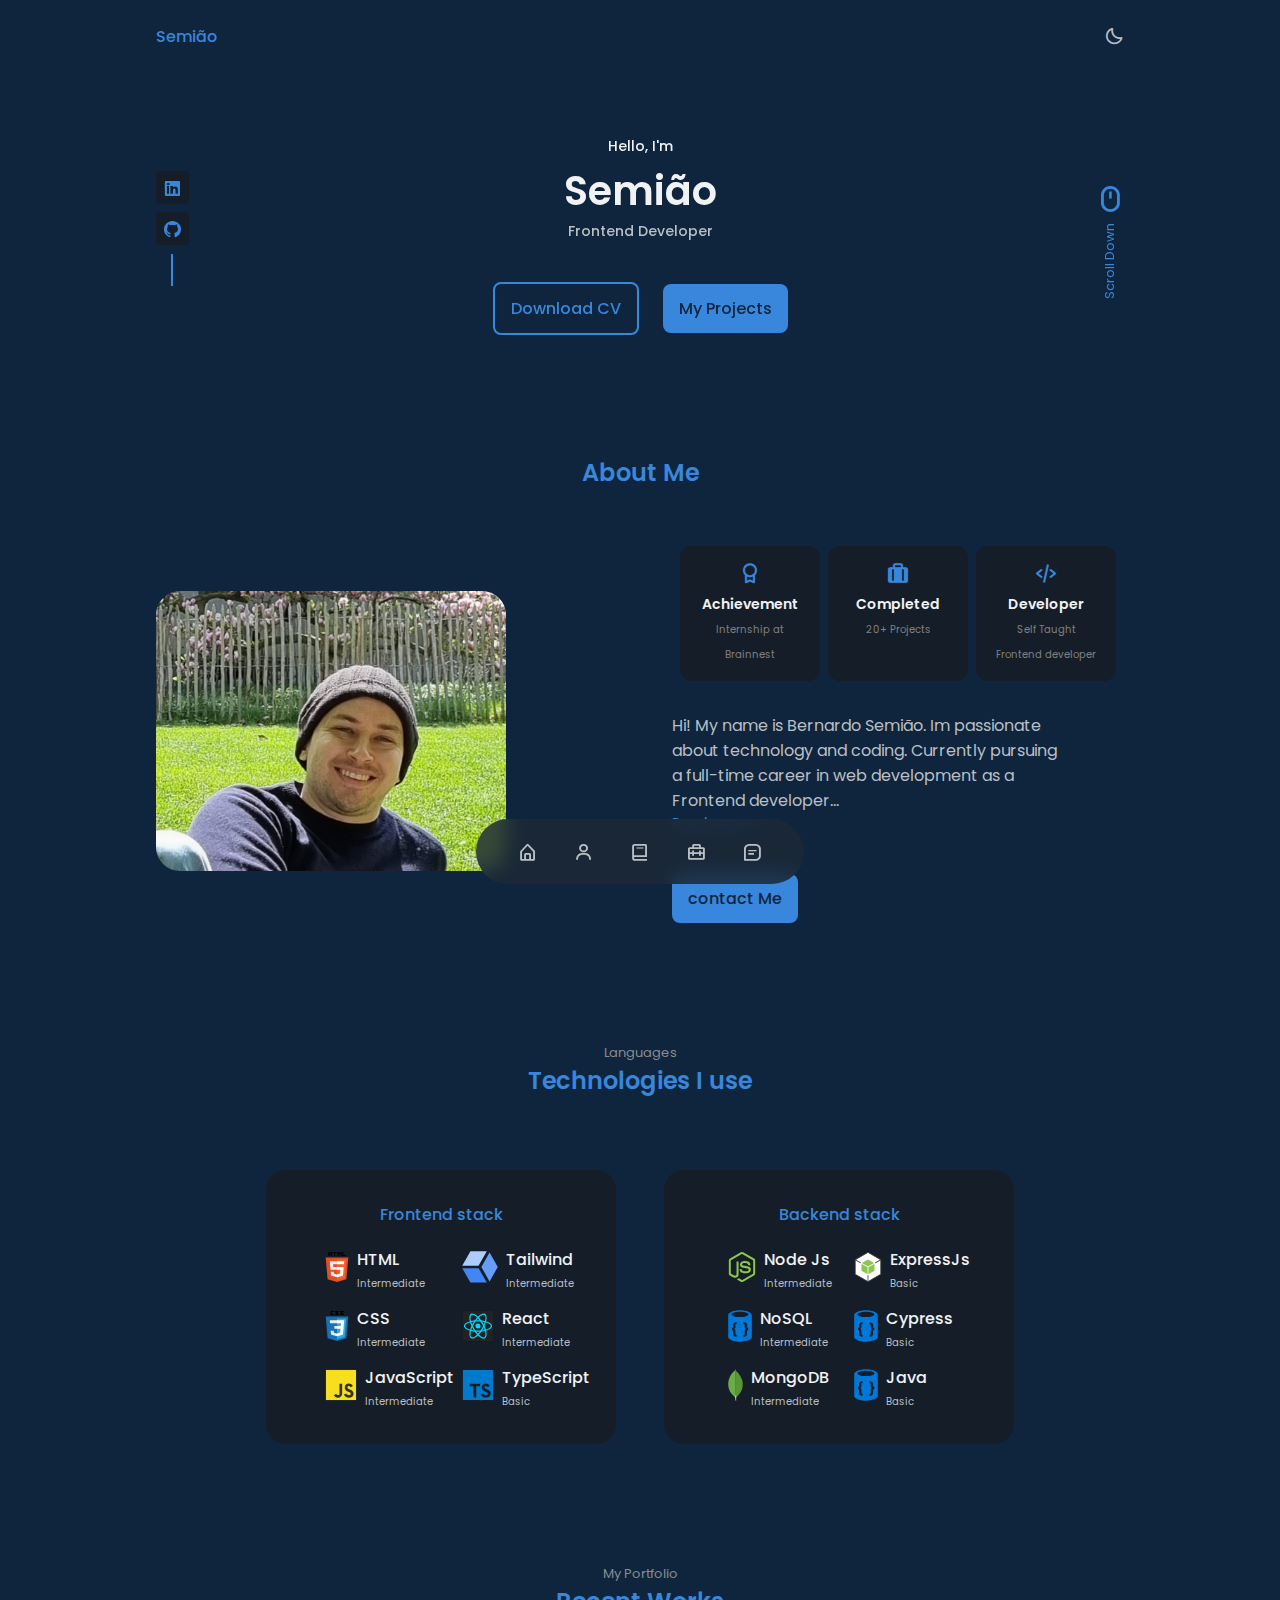
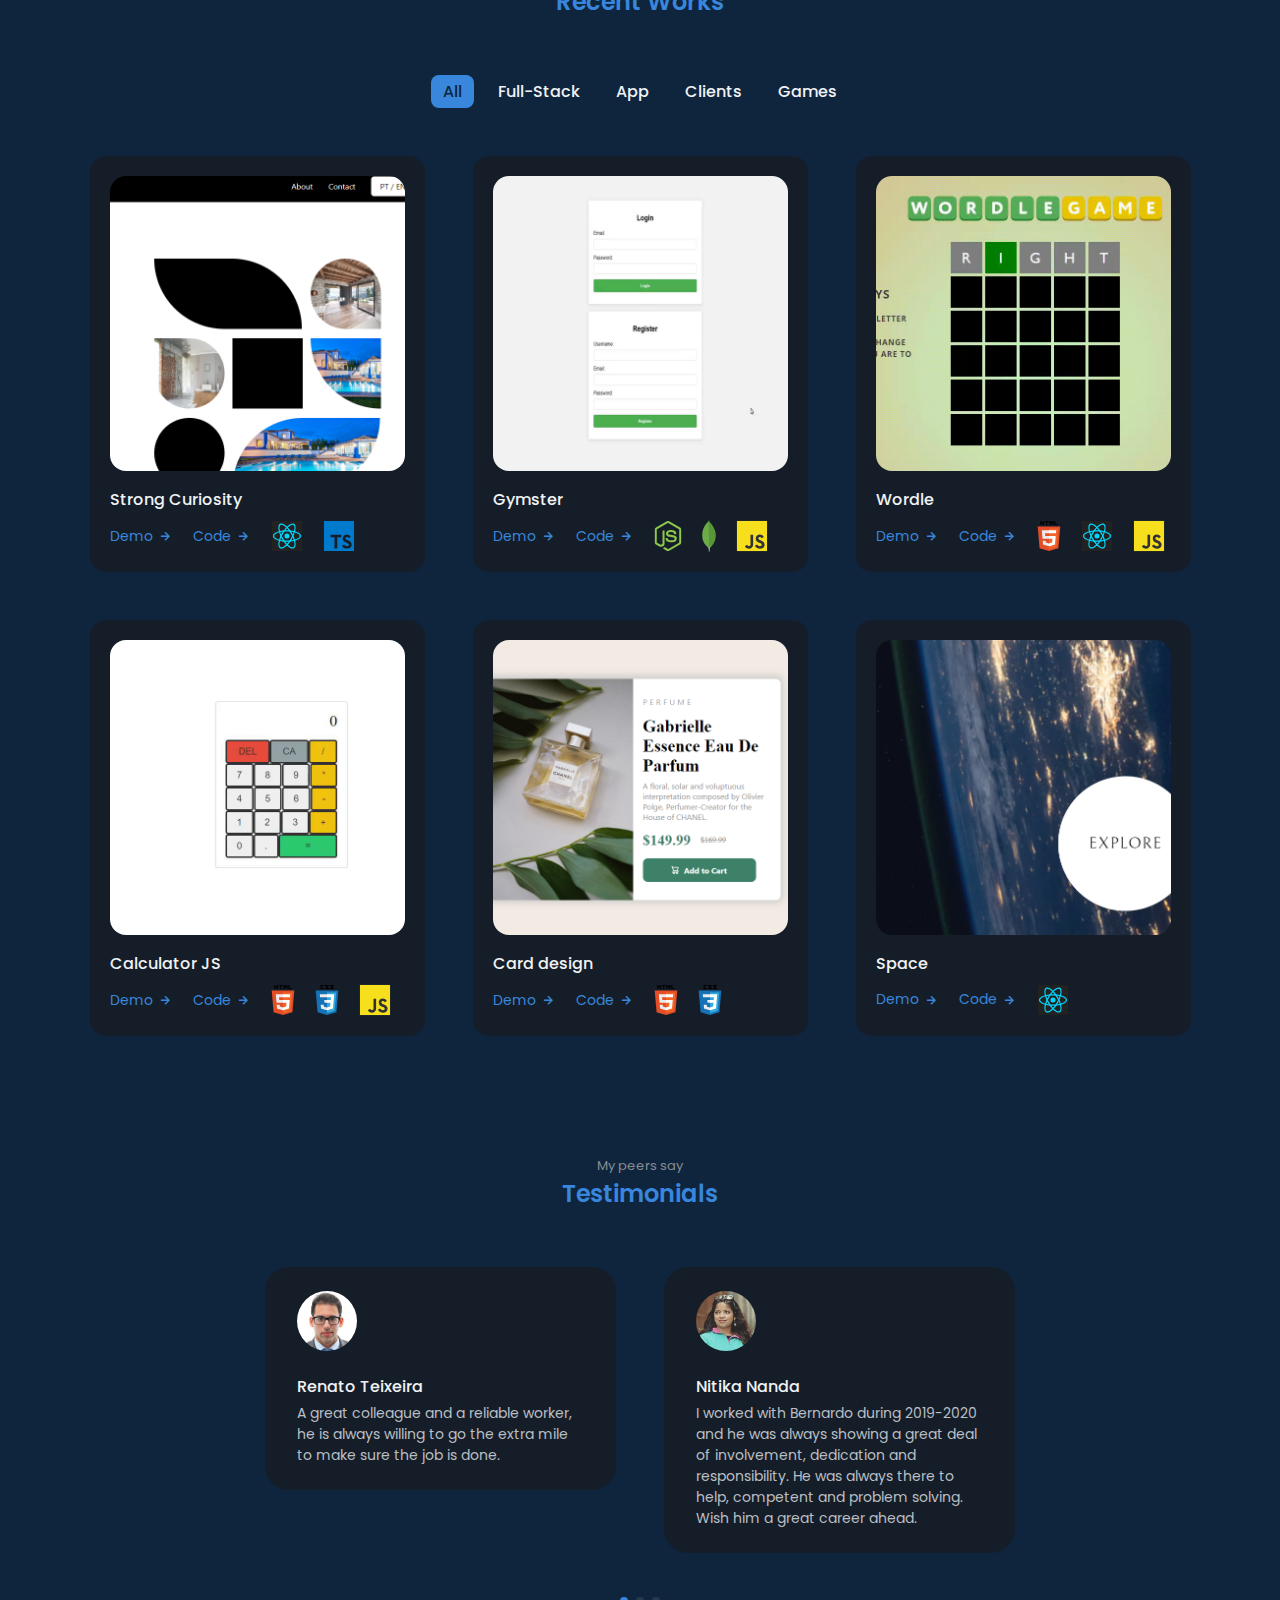
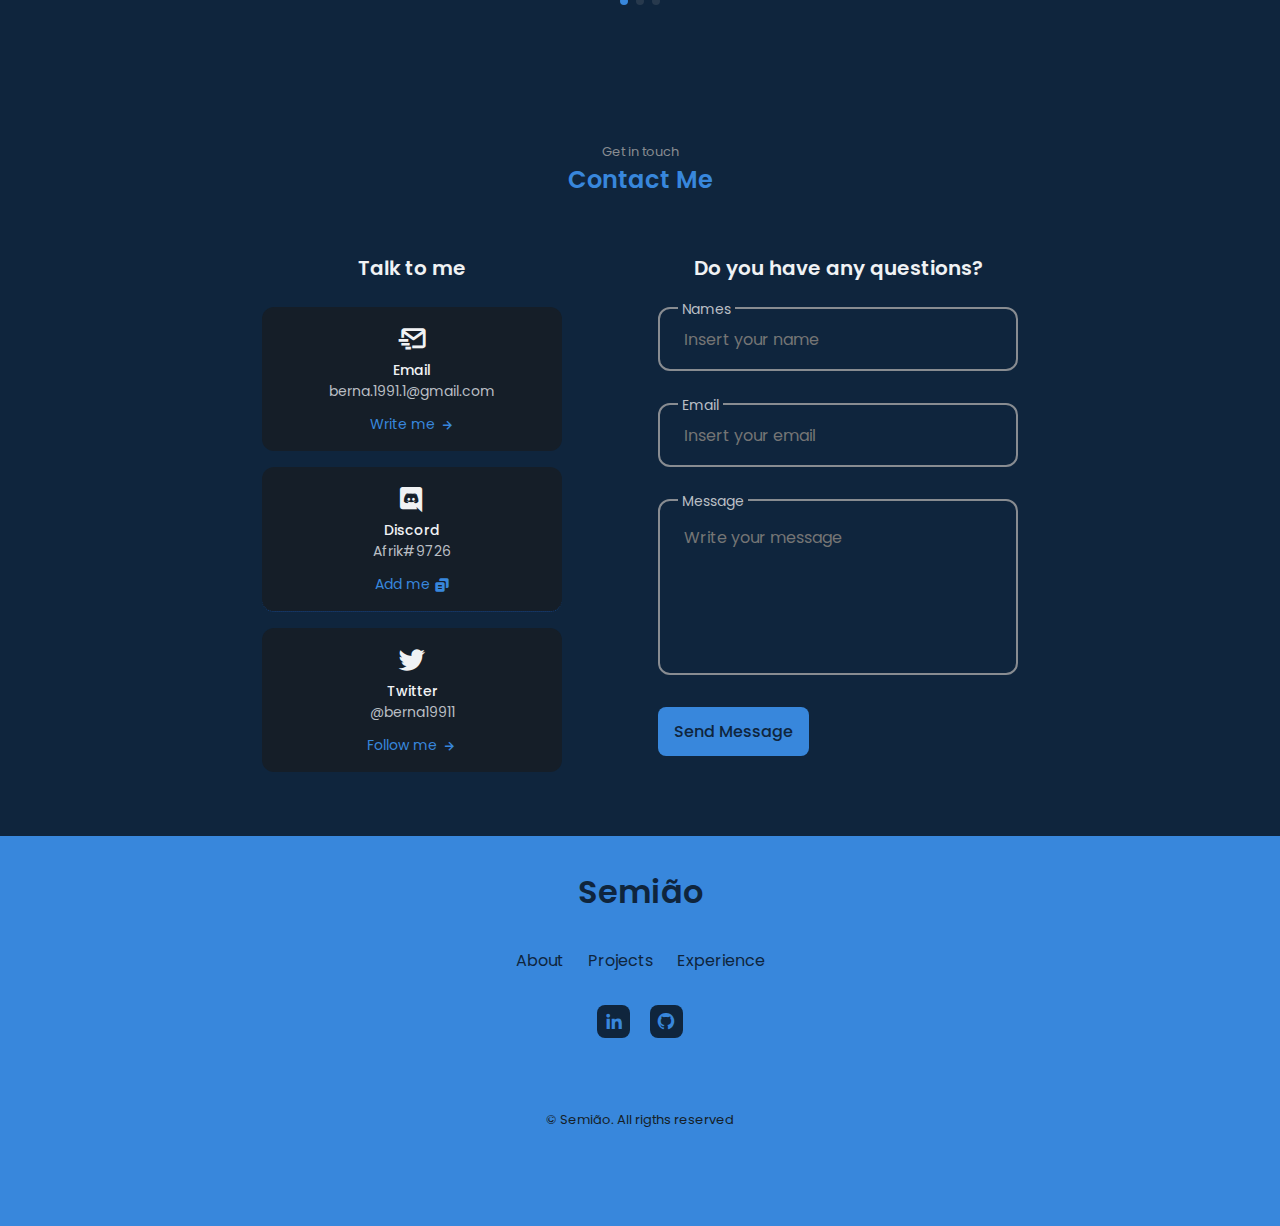
==== commit e9c1a05d: "commit" ====
--- a/index.html
+++ b/index.html
@@ -162,7 +162,7 @@
 
             <div class="skills__container container grid">
                 <div class="skills__content">
-                    <h3 class="skills__title">Frontend developer</h3>
+                    <h3 class="skills__title">Frontend stack</h3>
 
                     <div class="skills__box">
                         <div class="skills__group">
@@ -200,7 +200,7 @@
                                 <img src="./assets/img/icon/google-cloud-operations.svg" alt="icon" class="icon-tech">
 
                                 <div>
-                                    <h3 class="skills__name">MUI</h3>
+                                    <h3 class="skills__name">Tailwind</h3>
                                     <span class="skills__level">Intermediate</span>
                                 </div>
                             </div>
@@ -231,7 +231,7 @@
                 </div>
 
                 <div class="skills__content">
-                    <h3 class="skills__title">Backend developer</h3>
+                    <h3 class="skills__title">Backend stack</h3>
 
                     <div class="skills__box">
                         <div class="skills__group">
@@ -282,6 +282,16 @@
                                     <span class="skills__level">Basic</span>
                                 </div>
                             </div>
+
+                            <div class="skills__data">
+                                <img src="./assets/img/icon/documentdb.svg" alt="icon" class="icon-tech">
+
+                                <div>
+                                    <h3 class="skills__name">Java</h3>
+                                    <span class="skills__level">Basic</span>
+                                </div>
+                            </div>
+
 
                         </div>
 
@@ -299,11 +309,30 @@
                 <span class="work__item active__work" data-filter='all'>All</span>
                 <span class="work__item" data-filter='.web'>Full-Stack</span>
                 <span class="work__item" data-filter='.app'>App</span>
-                <span class="work__item" data-filter='.design'>Design</span>
+                <span class="work__item" data-filter='.clients'>Clients</span>
                 <span class="work__item" data-filter='.games'>Games</span>
             </div>
 
             <div class="work__container container grid">
+                <div class="work__card mix clients">
+                    <div class="image-container">
+                        <img src="assets/img/curiosity.png" alt="img.png" class="work__img">
+                        <p class="overlay">Construction business in Portugal, specialized in recuperating old houses. </p>
+                    </div>
+
+                    <h3 class="work__title">
+                        Strong Curiosity</h3>
+                    <div class="work-links">
+                        <a href="https://master--celadon-smakager-a5f213.netlify.app/" class="work__button">
+                            Demo <i class='bx bx-right-arrow-alt work__icon'></i>
+                        </a>
+                        <a href="https://github.com/Semiao91/Strong-curiosity" class="work__button">
+                            Code <i class='bx bx-right-arrow-alt work__icon'></i>
+                        </a>
+                        <img src="./assets/img/icon/react.svg" alt="icon" class="icon-tech">
+                        <img src="./assets/img/icon/typescript.svg" alt="icon" class="icon-tech">
+                    </div>      
+                </div>
 
                 <div class="work__card web app">
                     <div class="image-container">
@@ -373,26 +402,6 @@
                         <img src="./assets/img/icon/css3.svg" alt="icon" class="icon-tech">
                         <img src="./assets/img/icon/javascript.svg" alt="icon" class="icon-tech">
                     </div> 
-                </div>
-
-                <div class="work__card mix design">
-                    <div class="image-container">
-                        <img src="assets/img/desing-2.gif" alt="" class="work__img">
-                        <p class="overlay">Website design made with HTML and CSS as part of my Brainnest mentorship program.</p>
-                    </div>
-
-                    <h3 class="work__title">
-                        Website template</h3>
-                    <div class="work-links">
-                        <a href="https://famous-alpaca-c54086.netlify.app/" class="work__button">
-                            Demo <i class='bx bx-right-arrow-alt work__icon'></i>
-                        </a>
-                        <a href="https://famous-alpaca-c54086.netlify.app/" class="work__button">
-                            Code <i class='bx bx-right-arrow-alt work__icon'></i>
-                        </a>
-                        <img src="./assets/img/icon/html5.svg" alt="icon" class="icon-tech">
-                        <img src="./assets/img/icon/css3.svg" alt="icon" class="icon-tech">
-                    </div>      
                 </div>
                 
                 <div class="work__card mix design">
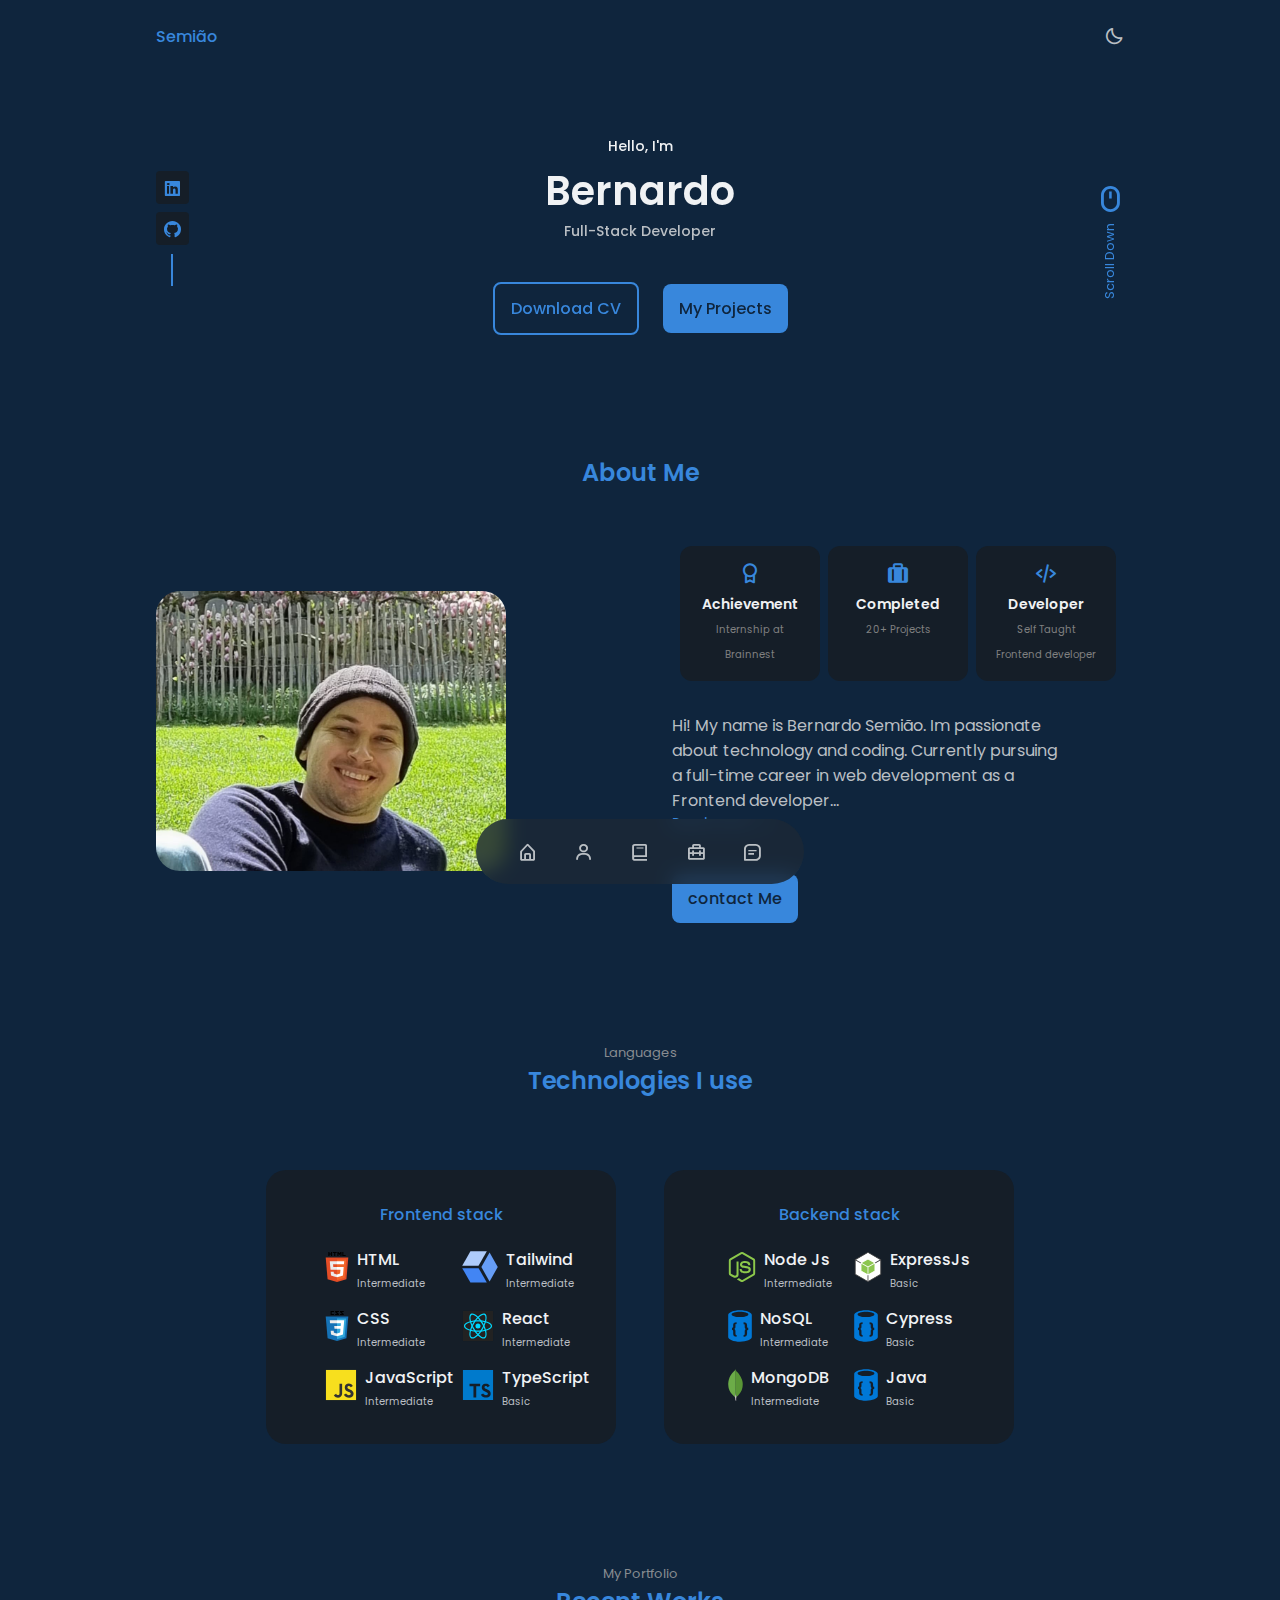
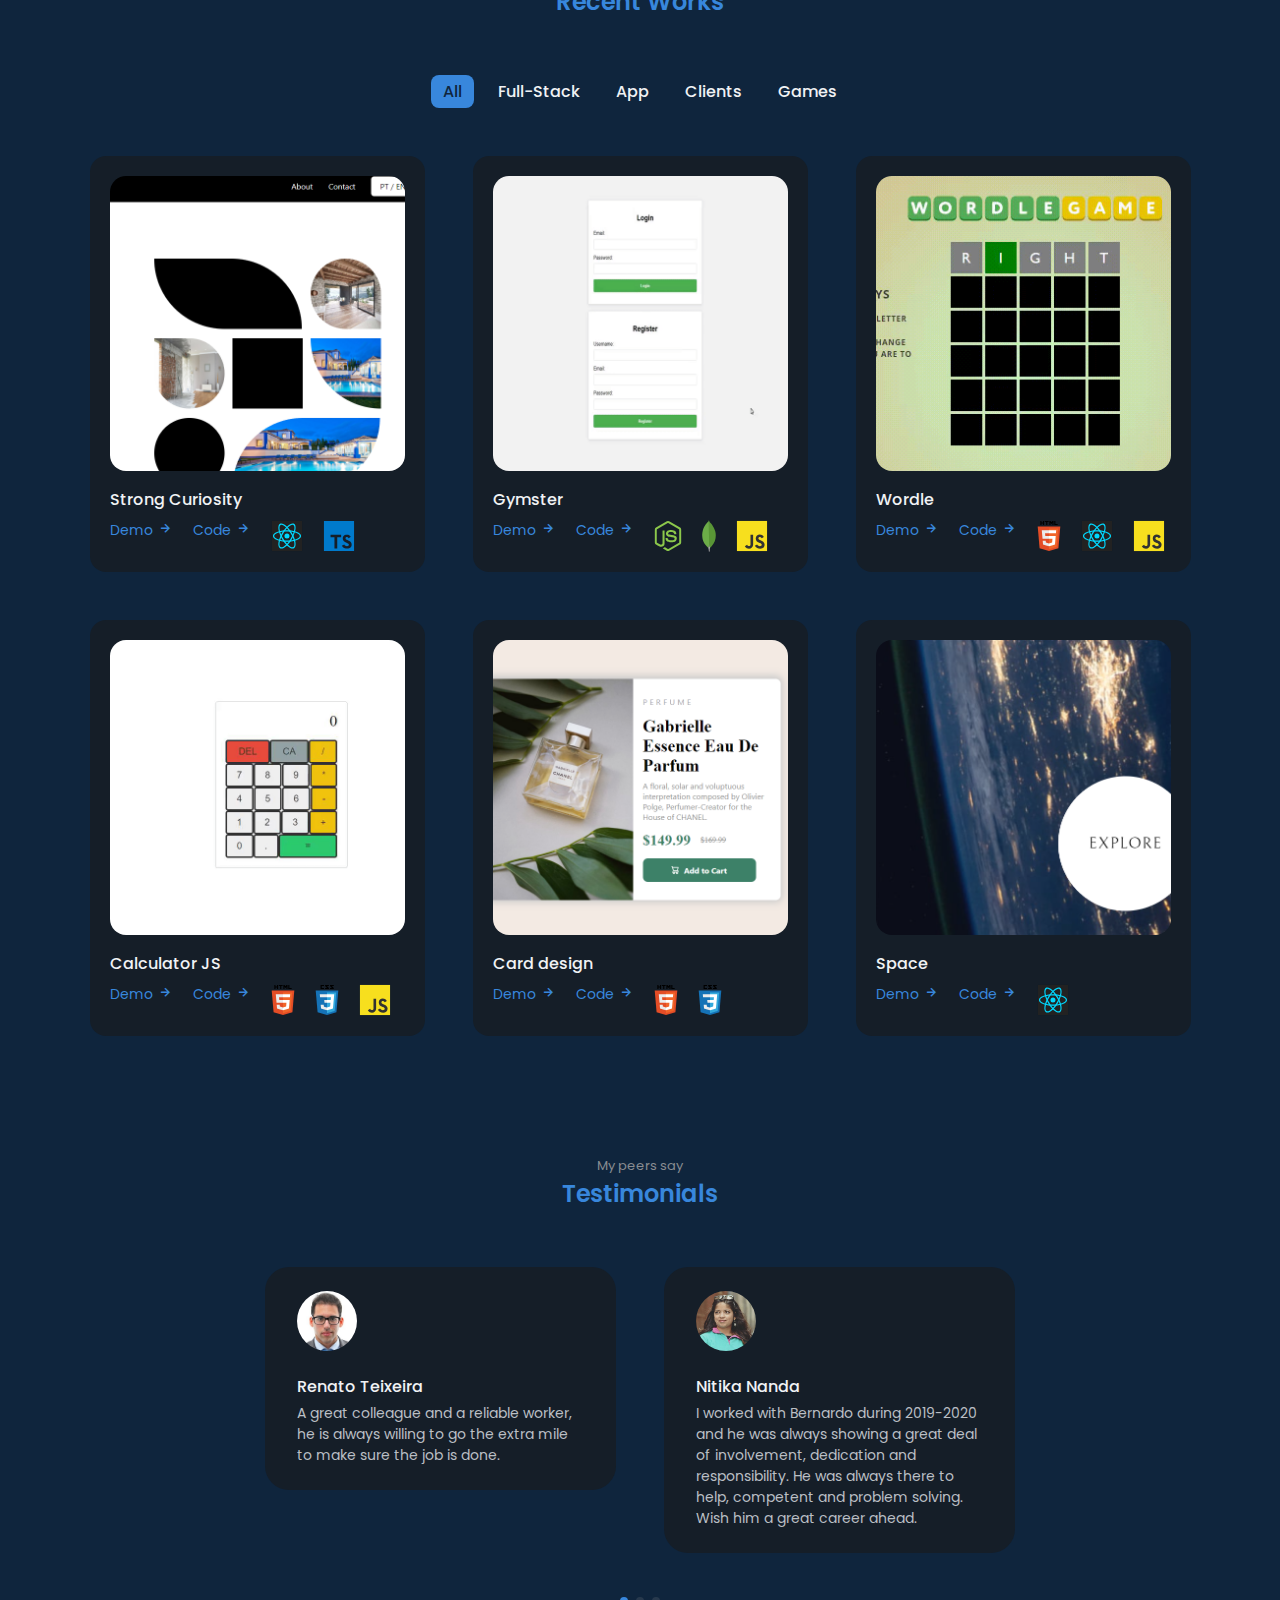
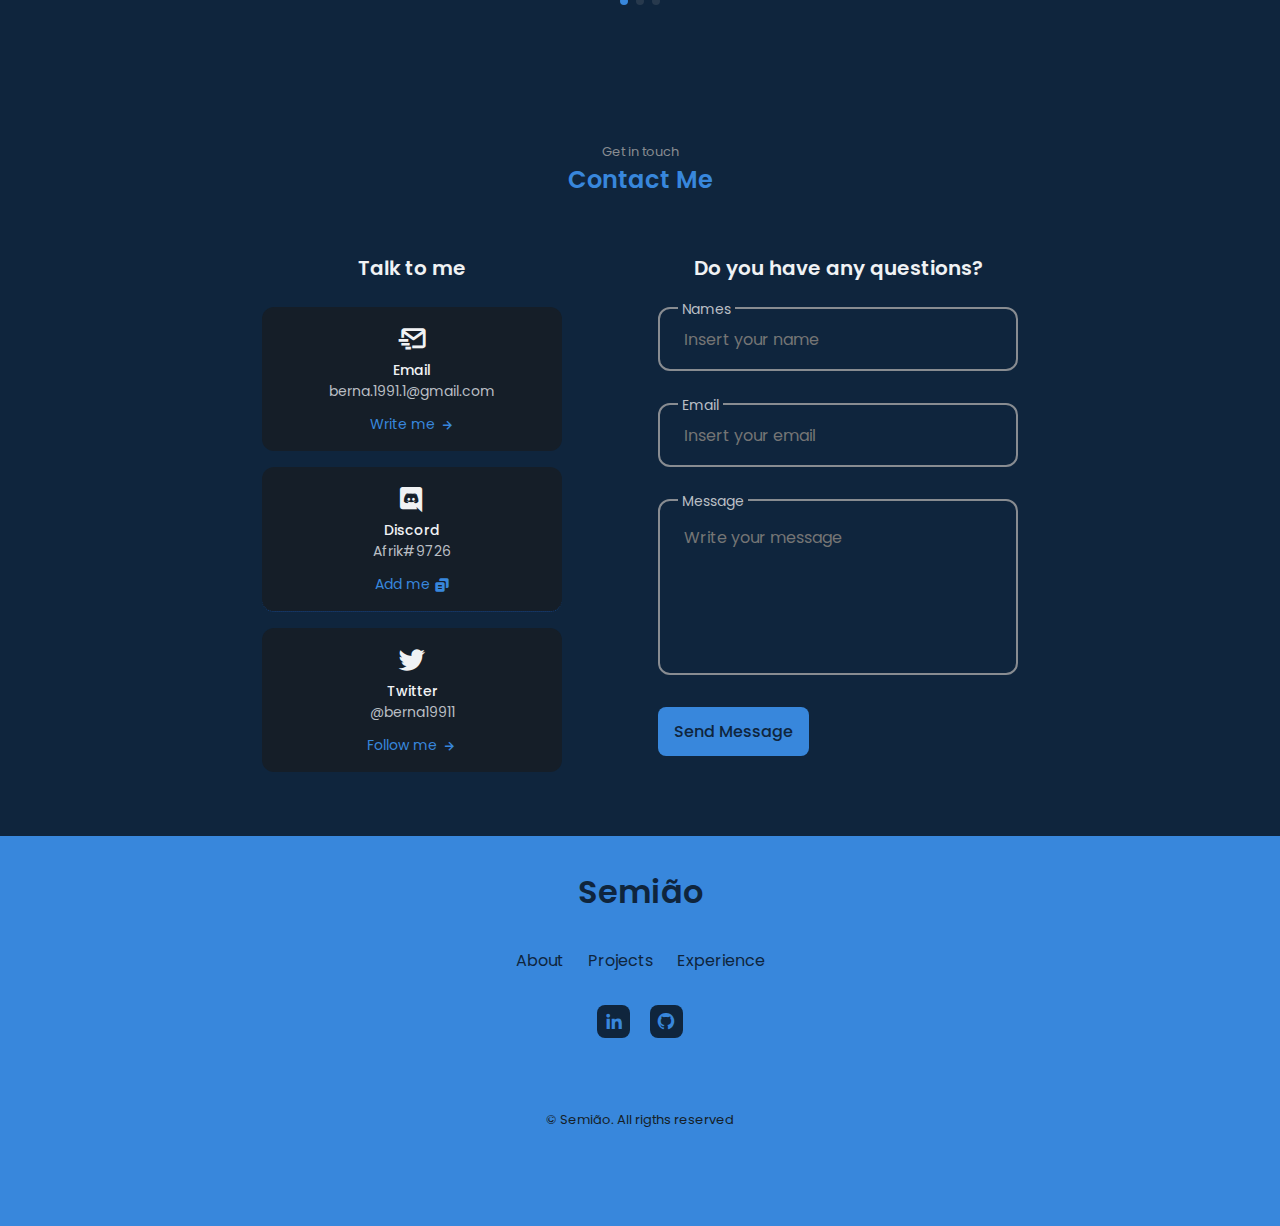
==== commit cfce27bb: "changed title, media querys and added extra meta tags" ====
--- a/index.html
+++ b/index.html
@@ -4,6 +4,11 @@
 <head>
     <meta charset="UTF-8">
     <meta name="viewport" content="width=device-width, initial-scale=1.0">
+    <meta property="og:title" content="Bernardo Semião">
+    <meta property="og:image" content="assets/img/about.jpeg">
+    <meta property="og:description" content="Personal Portfolio">
+    <meta property="og:url" content="https://semiao91.github.io/Semiao-portfolio/">
+    <meta property="og:type" content="website">
 
     <!--=============== FAVICON ===============-->
     <link rel="shortcut icon" href="assets/img/avatar.png" type="image/x-icon">
@@ -73,8 +78,8 @@
             <div class="home__container container grid">
                 <div class="home__data">
                     <span class="home__greeting">Hello, I'm</span>
-                    <h1 class="home__name">Semião</h1>
-                    <h3 class="home__education">Frontend Developer</h3>
+                    <h1 class="home__name">Bernardo</h1>
+                    <h3 class="home__education">Full-Stack Developer</h3>
 
                     <div class="home__buttons">
                         <a download="" href="https://flowcv.com/resume/2jp9i3fdhr" class="button button--ghost">
@@ -146,7 +151,7 @@
                         Hi! My name is Bernardo Semião.
                         Im passionate about technology and coding. Currently pursuing a full-time career in web
                         development as a Frontend developer...
-                        <a href="about.html" class="work__button">
+                        <a href="about.html" class="read">
                             Read more <i class='bx bx-right-arrow-alt work__icon'></i>
                         </a>
                     </p>
--- a/assets/css/styles.css
+++ b/assets/css/styles.css
@@ -683,7 +683,7 @@
   color: var(--first-color);
   font-size: var(--small-font-size);
   display: flex;
-  align-items: center;
+  text-align: center;
   column-gap: .25rem;
 }
 
@@ -1028,6 +1028,13 @@
   }
 }
 
+@media screen and (min-width: 765px) and (max-width: 1100px) {
+  .work__container{
+    grid-template-columns: repeat(2, max-content);
+  }
+
+}
+
 /* For large devices */
 
 @media screen and (min-width:992px){
@@ -1226,3 +1233,24 @@
   display: block;
   height: auto;
 }
+
+.read{
+
+  color: var(--first-color);
+  font-size: var(--small-font-size);
+  display: flex;
+  align-items: center;
+  justify-content: left;
+  column-gap: .25rem;
+}
+
+@media screen and (max-width: 992px) {
+  .read{
+    color: var(--first-color);
+    font-size: var(--small-font-size);
+    display: flex;
+    align-items: center;
+    justify-content: center;
+    column-gap: .25rem;
+  }
+}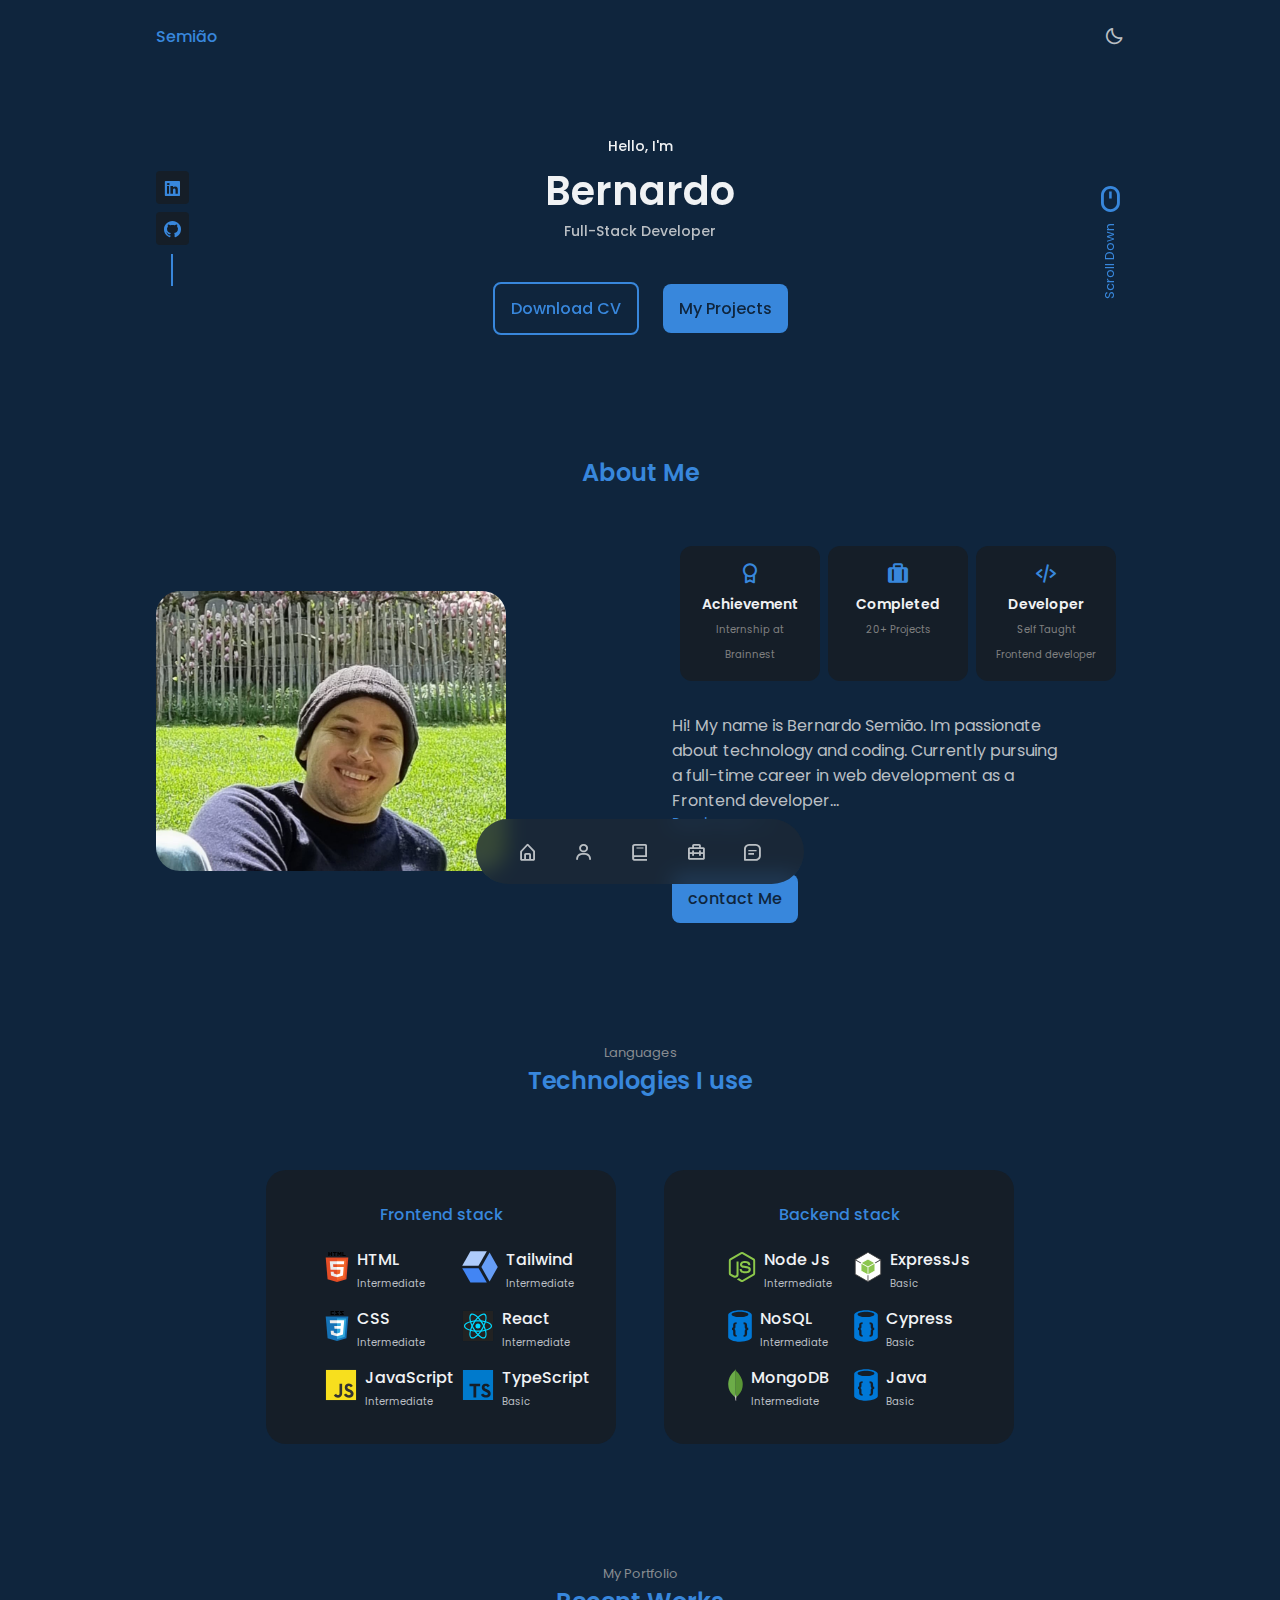
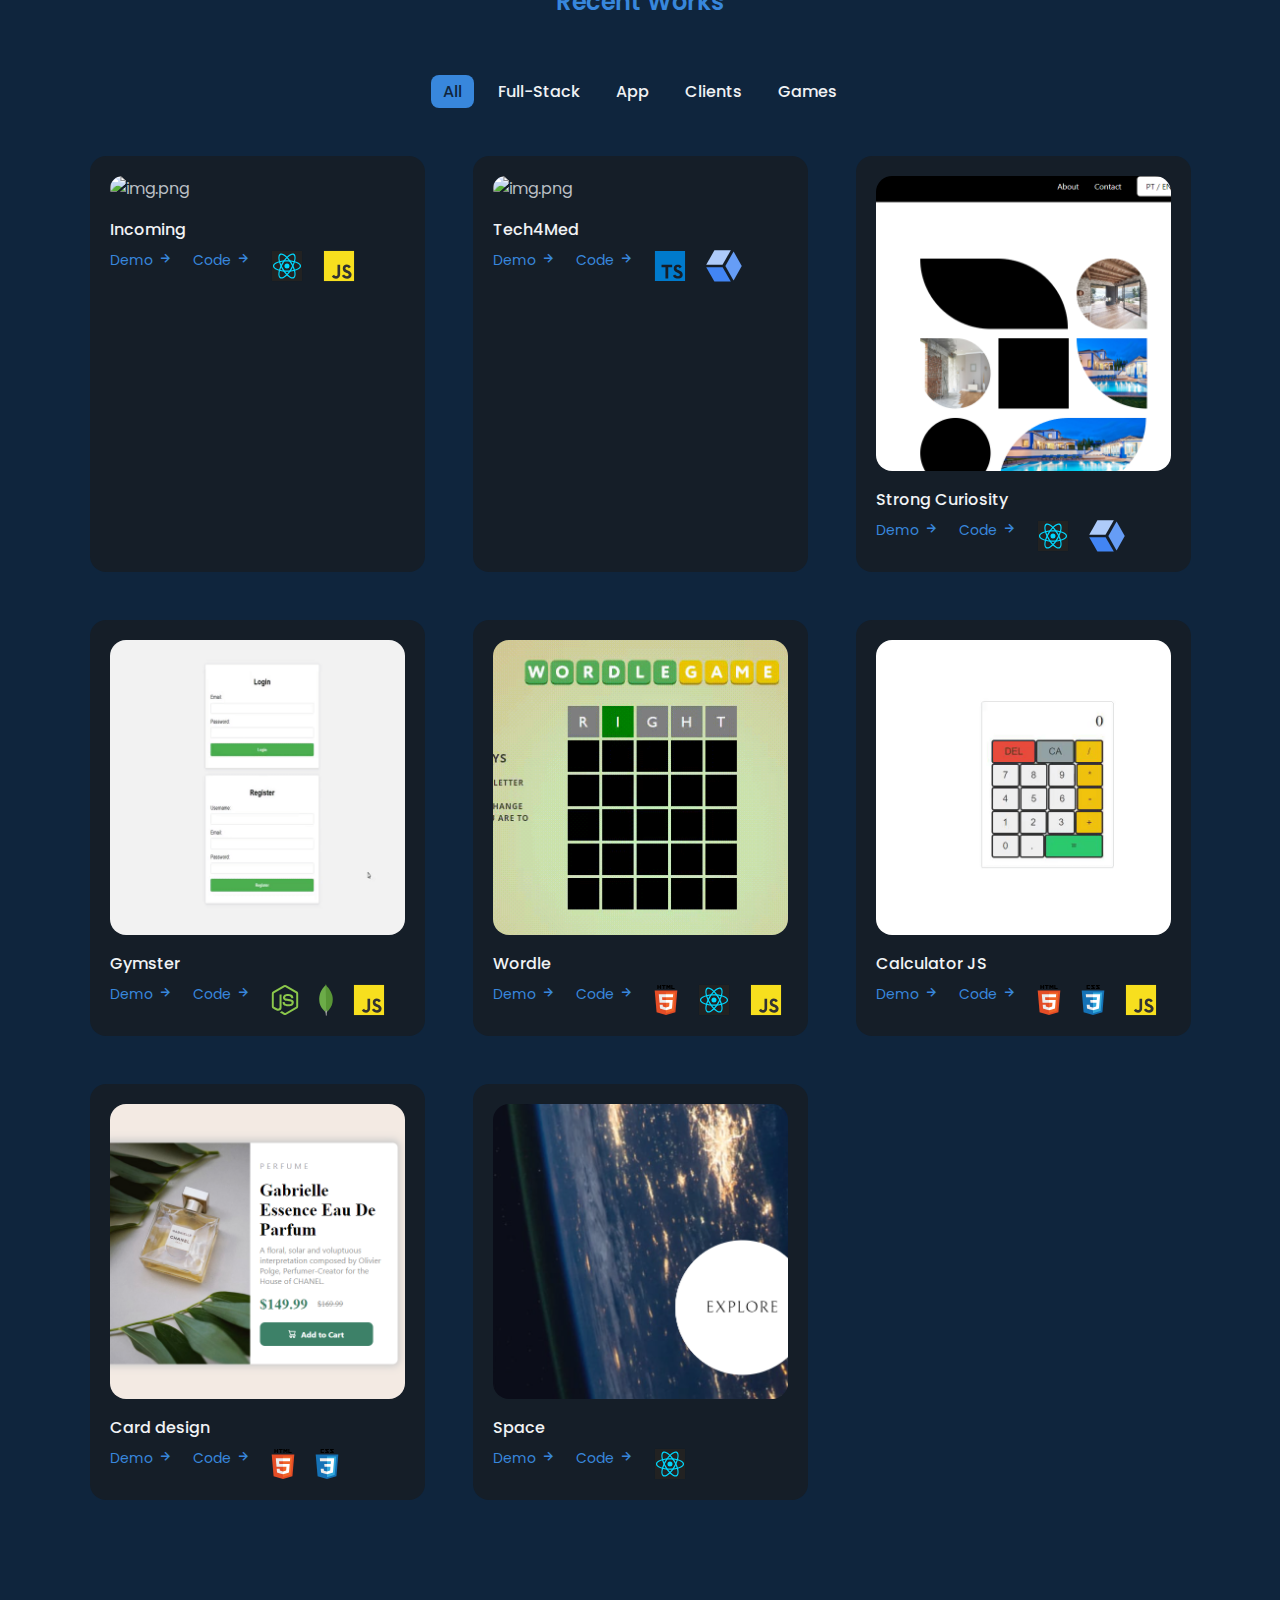
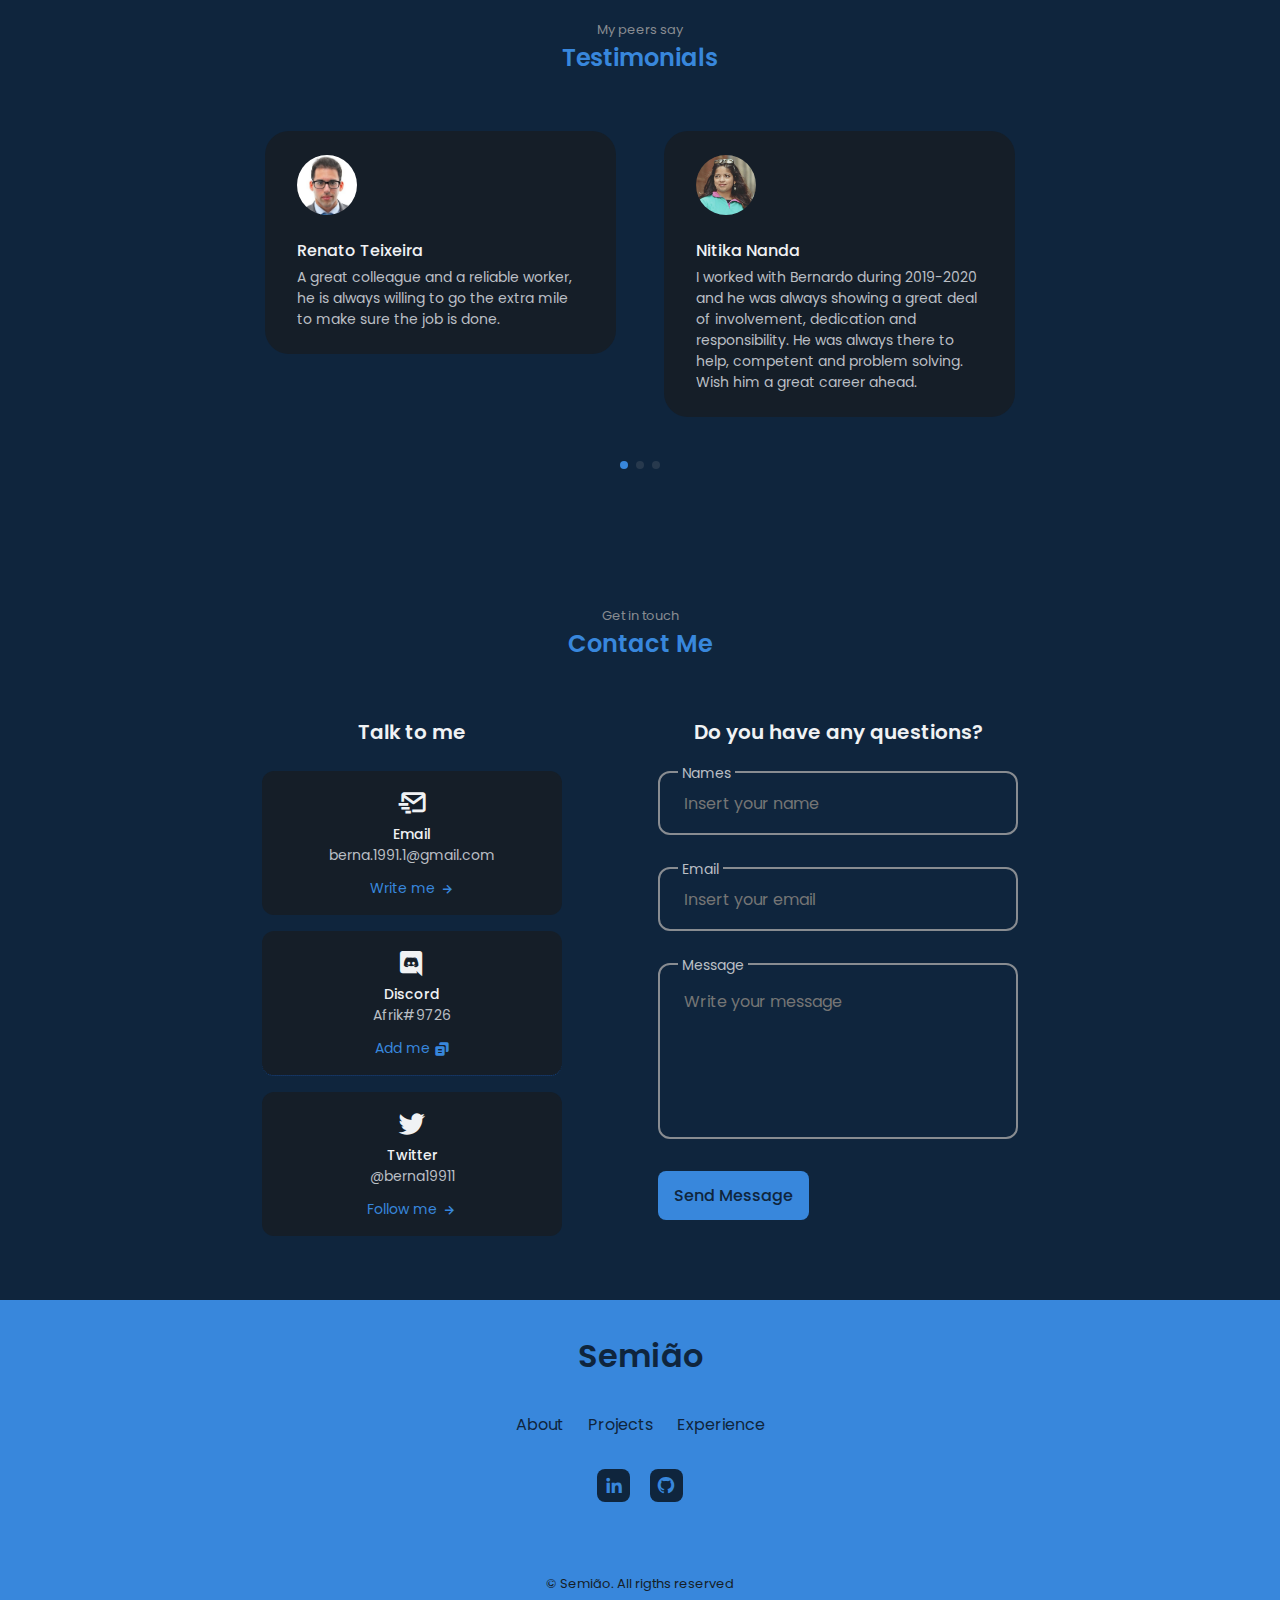
==== commit d39c22a4: "adding latest modifications" ====
--- a/index.html
+++ b/index.html
@@ -4,11 +4,20 @@
 <head>
     <meta charset="UTF-8">
     <meta name="viewport" content="width=device-width, initial-scale=1.0">
-    <meta property="og:title" content="Bernardo Semião">
-    <meta property="og:image" content="assets/img/about.jpeg">
-    <meta property="og:description" content="Personal Portfolio">
-    <meta property="og:url" content="https://semiao91.github.io/Semiao-portfolio/">
-    <meta property="og:type" content="website">
+    <meta name="title" content="Bernardo Semião " />
+    <meta name="description" content="Freelance Full-Stack Developer" />
+    <!-- Open Graph / Facebook -->
+    <meta property="og:type" content="website" />
+    <meta property="og:url" content="https://semiao91.github.io/Semiao-portfolio/" />
+    <meta property="og:title" content="Bernardo Semião " />
+    <meta property="og:description" content="Freelance Full-Stack Developer" />
+    <meta property="og:image" content="https://semiao91.github.io/Semiao-portfolio/assets/img/about.jpeg" />
+    <!-- Twitter -->
+    <meta property="twitter:card" content="summary_large_image" />
+    <meta property="twitter:url" content="https://semiao91.github.io/Semiao-portfolio/" />
+    <meta property="twitter:title" content="Bernardo Semião " />
+    <meta property="twitter:description" content="Freelance Full-Stack Developer" />
+    <meta property="twitter:image" content="https://semiao91.github.io/Semiao-portfolio/assets/img/about.jpeg" />
 
     <!--=============== FAVICON ===============-->
     <link rel="shortcut icon" href="assets/img/avatar.png" type="image/x-icon">
@@ -22,7 +31,7 @@
     <!--=============== CSS ===============-->
     <link rel="stylesheet" href="assets/css/styles.css">
 
-    <title> Semião </title>
+    <title>Bernardo Semião </title>
 </head>
 
 <body>
@@ -317,8 +326,50 @@
                 <span class="work__item" data-filter='.clients'>Clients</span>
                 <span class="work__item" data-filter='.games'>Games</span>
             </div>
+            
 
             <div class="work__container container grid">
+
+                <div class="work__card mix clients">
+                    <div class="image-container">
+                        <img src="assets/img/Incoming.gif" alt="img.png" class="work__img">
+                        <p class="overlay"> WORK IN PROGRESS: 2d game based on the popular game Chuchu rocket. </p>
+                    </div>
+
+                    <h3 class="work__title">
+                        Incoming</h3>
+                    <div class="work-links">
+                        <a href="https://unrivaled-eclair-3a60ec.netlify.app/" class="work__button">
+                            Demo <i class='bx bx-right-arrow-alt work__icon'></i>
+                        </a>
+                        <a href="https://github.com/Semiao91/incoming" class="work__button">
+                            Code <i class='bx bx-right-arrow-alt work__icon'></i>
+                        </a>
+                        <img src="./assets/img/icon/react.svg" alt="icon" class="icon-tech">
+                        <img src="./assets/img/icon/javascript.svg" alt="icon" class="icon-tech">
+                    </div>      
+                </div>
+
+                <div class="work__card mix clients">
+                    <div class="image-container">
+                        <img src="assets/img/Tech4med.gif" alt="img.png" class="work__img">
+                        <p class="overlay">Project management tool, built using material UI and Typescript. </p>
+                    </div>
+
+                    <h3 class="work__title">
+                        Tech4Med</h3>
+                    <div class="work-links">
+                        <a href="https://warm-fox-f07b3c.netlify.app/" class="work__button">
+                            Demo <i class='bx bx-right-arrow-alt work__icon'></i>
+                        </a>
+                        <a href="https://github.com/Semiao91/Tec4med" class="work__button">
+                            Code <i class='bx bx-right-arrow-alt work__icon'></i>
+                        </a>
+                        <img src="./assets/img/icon/typescript.svg" alt="icon" class="icon-tech">
+                        <img src="./assets/img/icon/google-cloud-operations.svg" alt="icon" class="icon-tech">
+                    </div>      
+                </div>
+
                 <div class="work__card mix clients">
                     <div class="image-container">
                         <img src="assets/img/curiosity.png" alt="img.png" class="work__img">
@@ -335,9 +386,10 @@
                             Code <i class='bx bx-right-arrow-alt work__icon'></i>
                         </a>
                         <img src="./assets/img/icon/react.svg" alt="icon" class="icon-tech">
-                        <img src="./assets/img/icon/typescript.svg" alt="icon" class="icon-tech">
+                        <img src="./assets/img/icon/google-cloud-operations.svg" alt="icon" class="icon-tech">
                     </div>      
                 </div>
+                
 
                 <div class="work__card web app">
                     <div class="image-container">
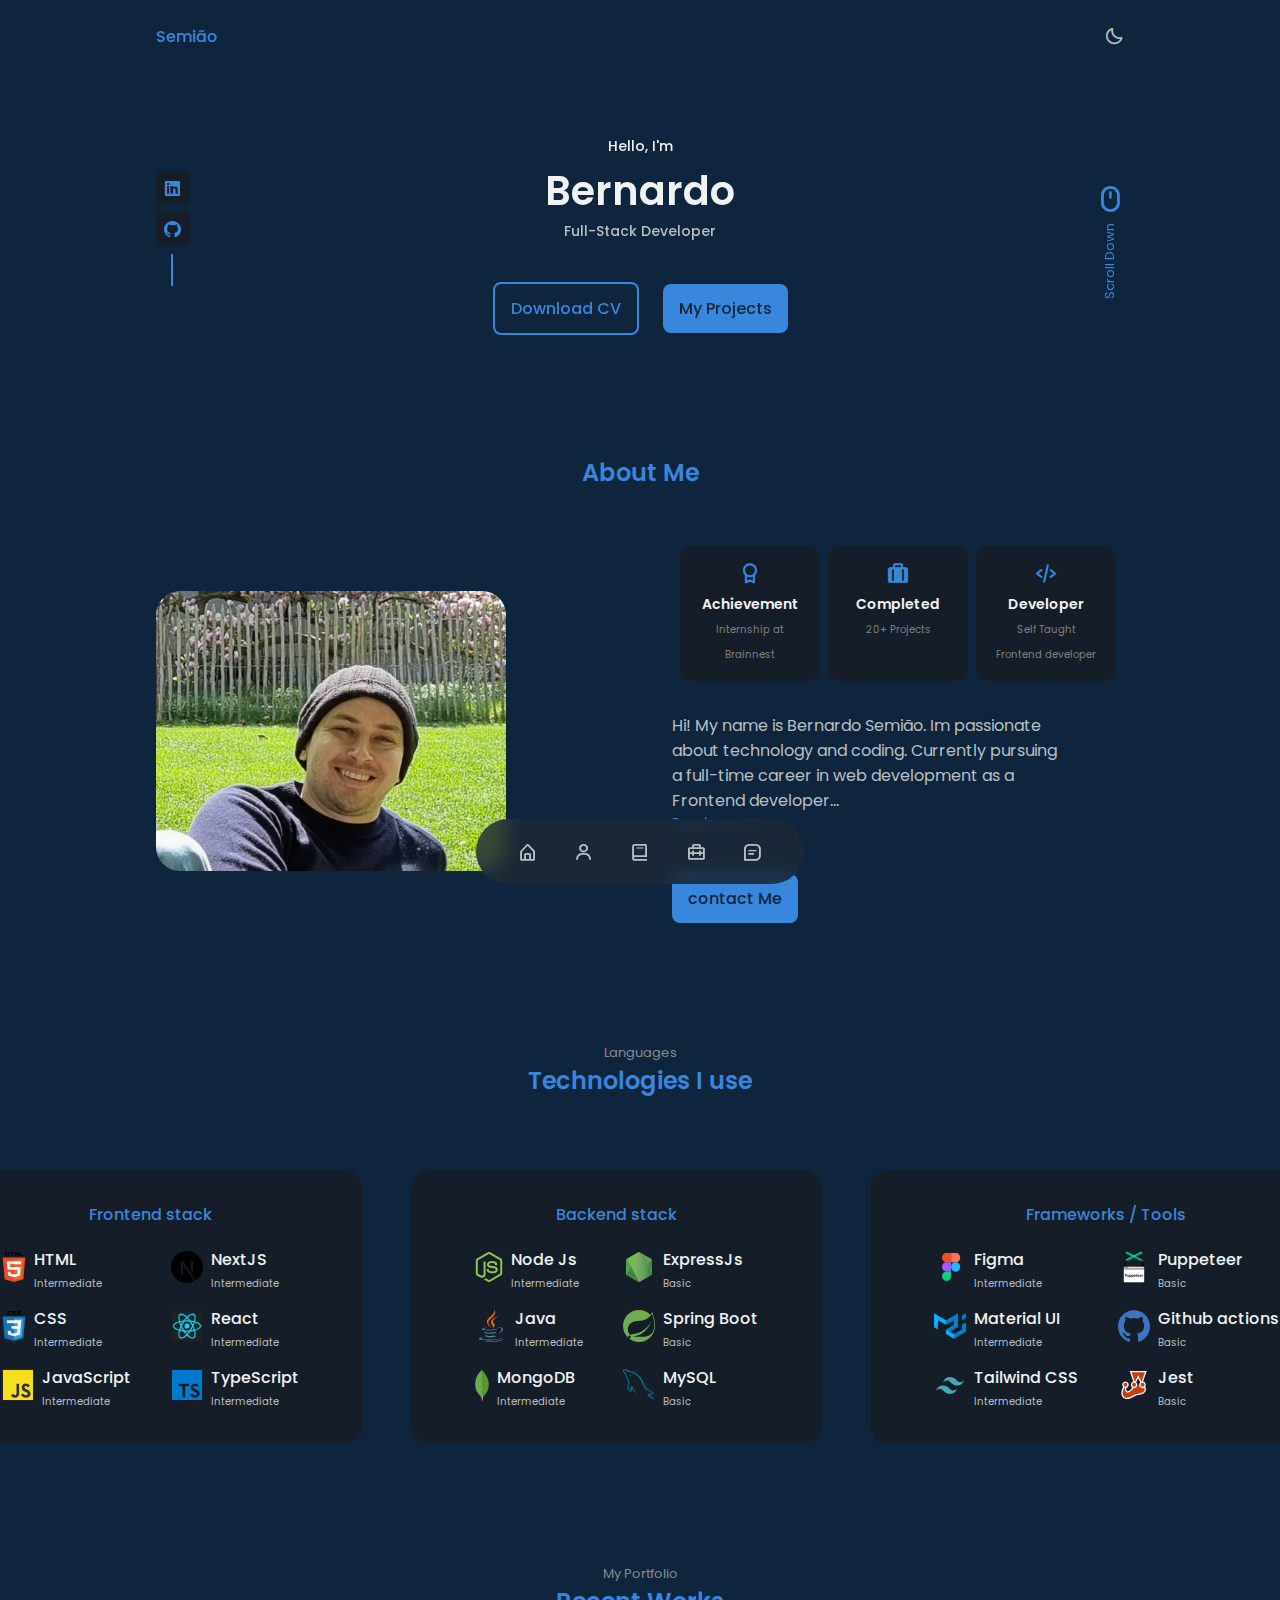
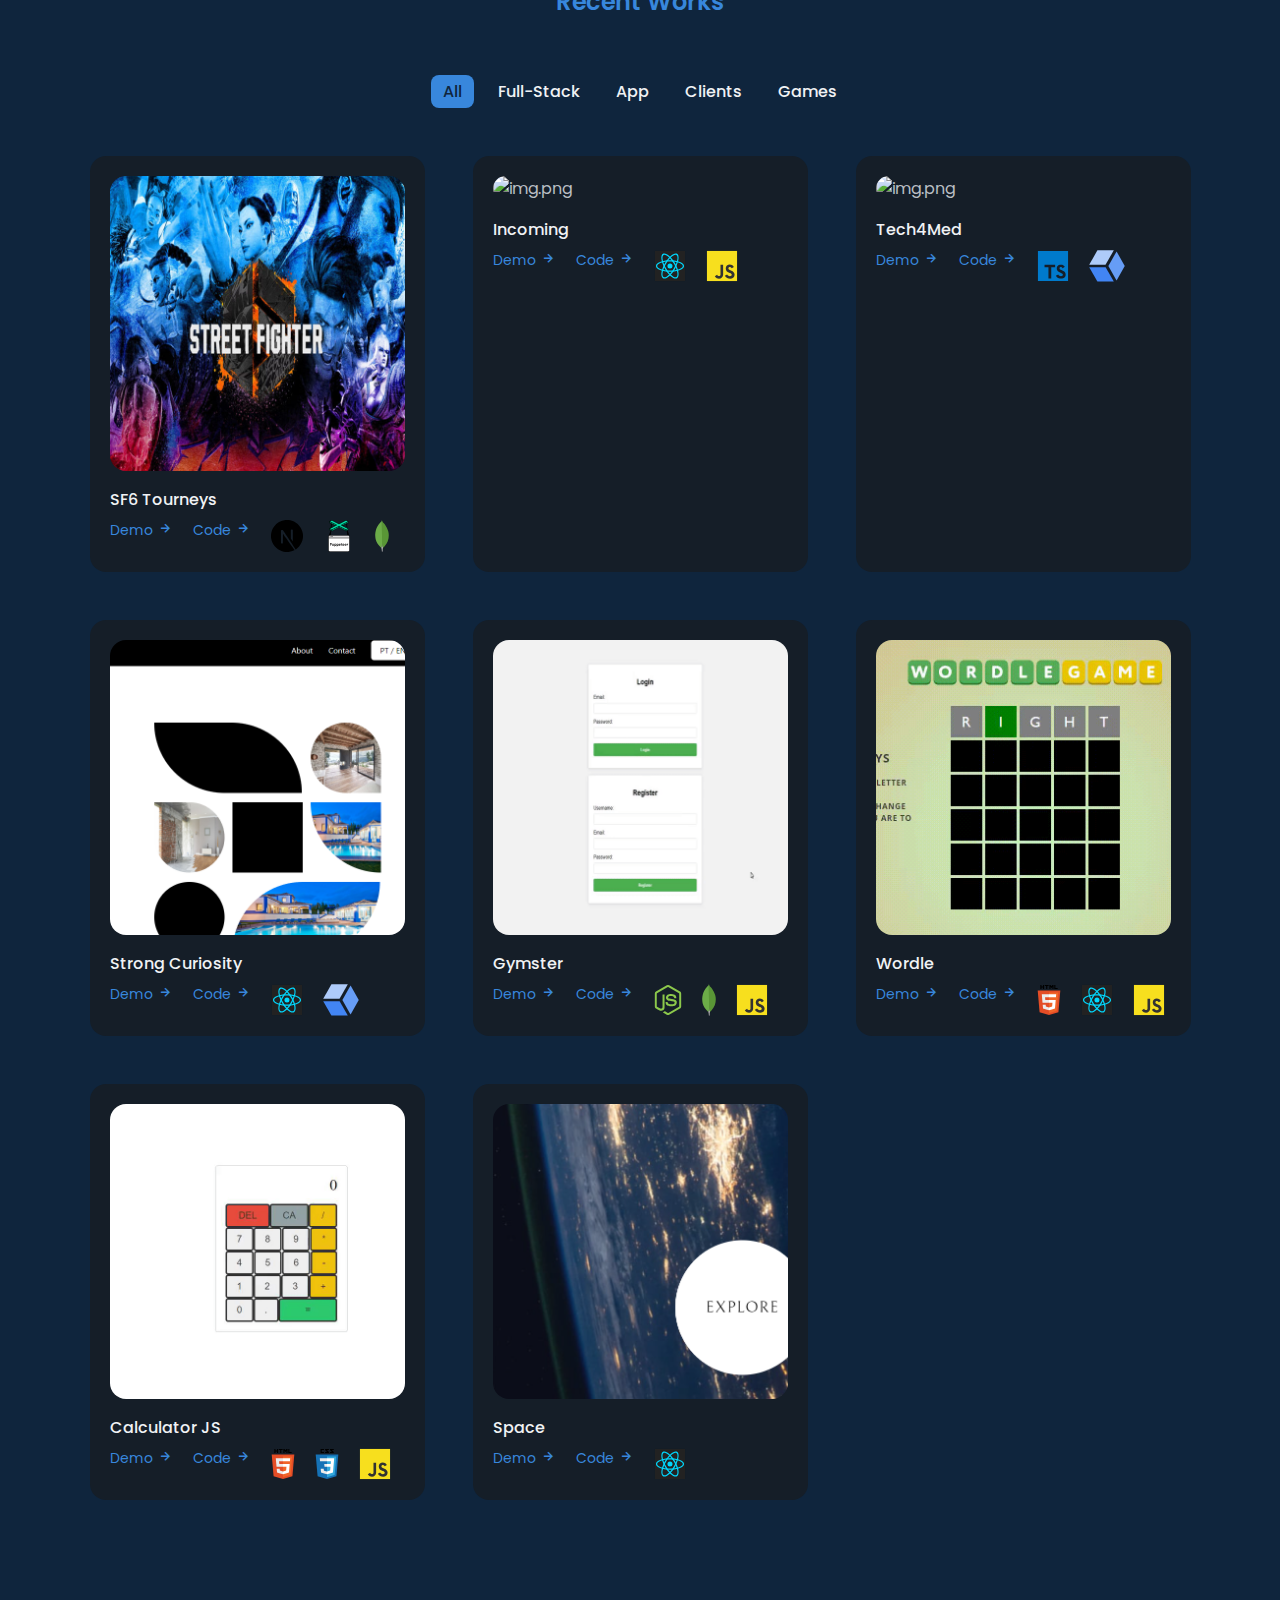
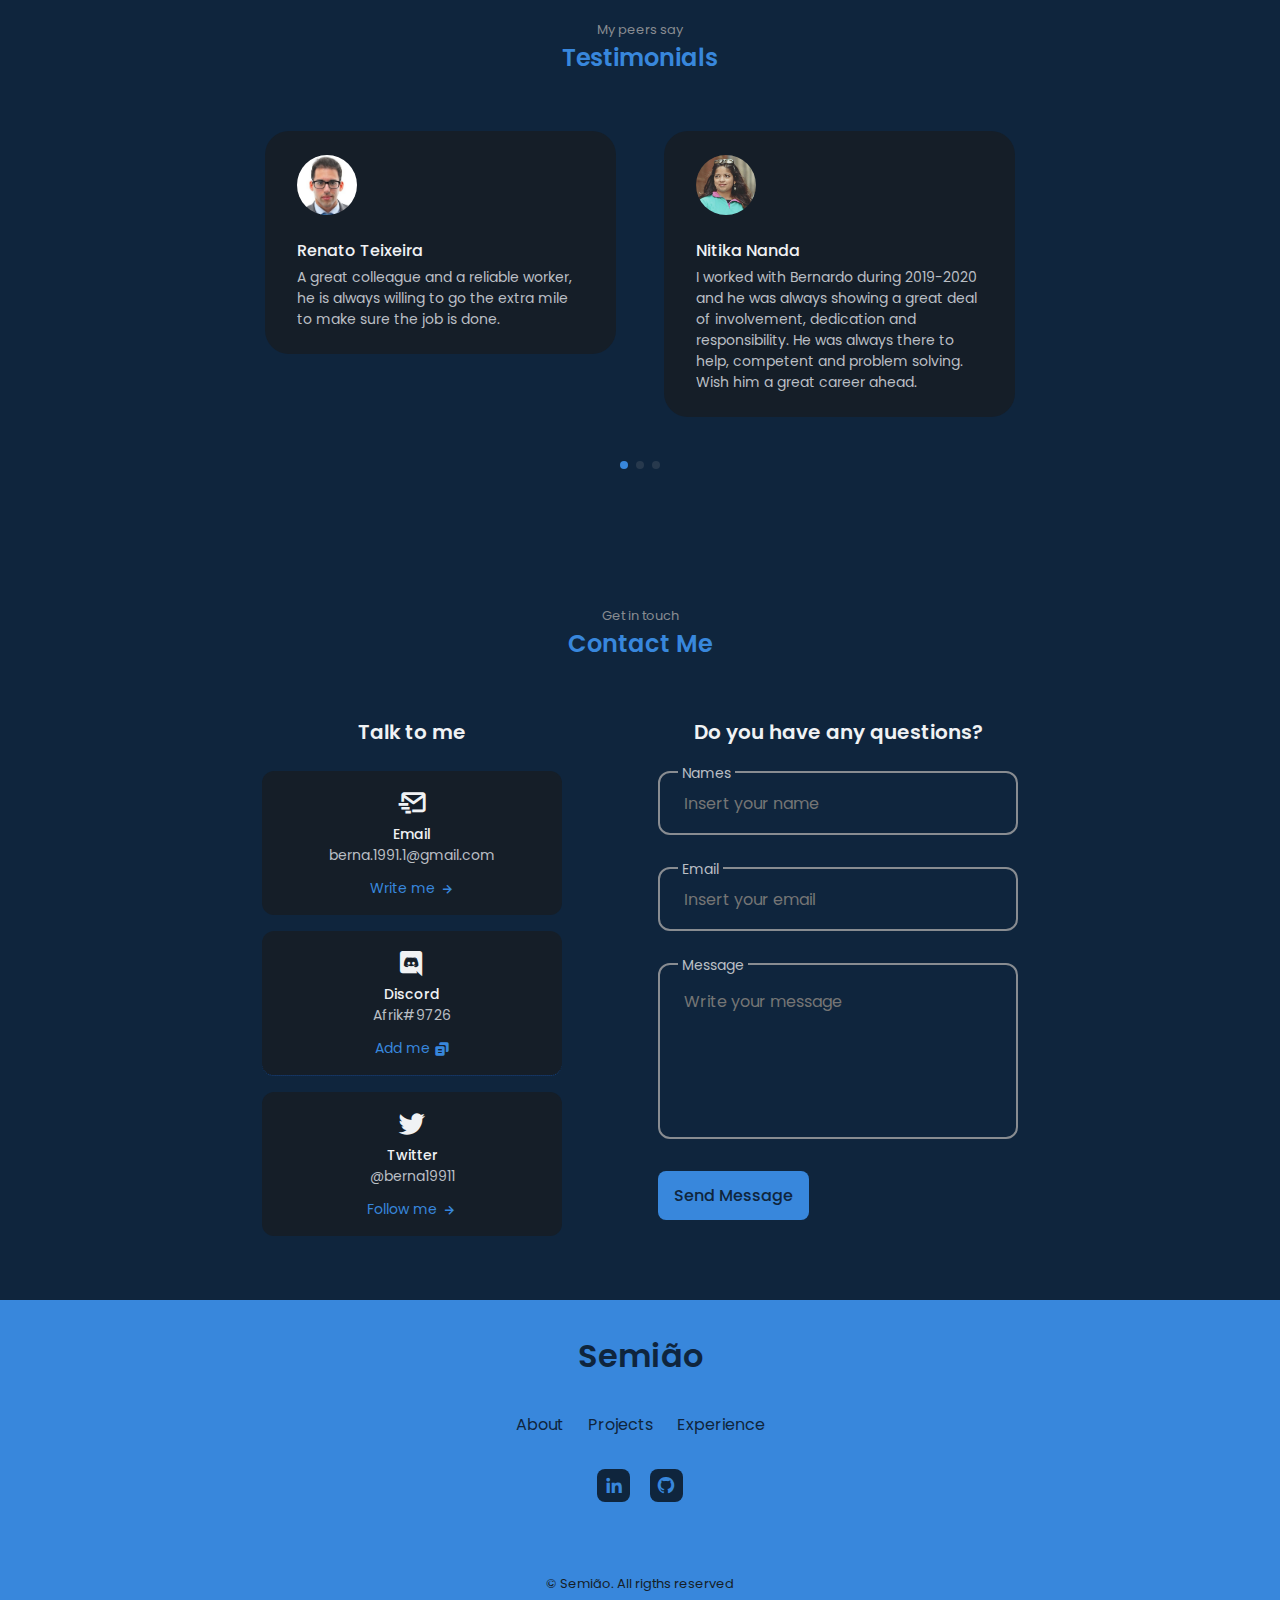
==== commit 91f85876: "added extra icons and changed layout" ====
--- a/index.html
+++ b/index.html
@@ -174,8 +174,8 @@
             <span class="section__subtitle">Languages</span>
             <h2 class="section__title">Technologies I use</h2>
 
-            <div class="skills__container container grid">
-                <div class="skills__content">
+            <div class="work__container container grid">
+                <div class="skills__content frontend">
                     <h3 class="skills__title">Frontend stack</h3>
 
                     <div class="skills__box">
@@ -211,10 +211,10 @@
 
                         <div class="skills__group">
                             <div class="skills__data">
-                                <img src="./assets/img/icon/google-cloud-operations.svg" alt="icon" class="icon-tech">
-
-                                <div>
-                                    <h3 class="skills__name">Tailwind</h3>
+                                <img src="./assets/img/icon/nextjs-icon-svgrepo-com.svg" alt="icon" class="icon-tech">
+
+                                <div>
+                                    <h3 class="skills__name">NextJS</h3>
                                     <span class="skills__level">Intermediate</span>
                                 </div>
                             </div>
@@ -235,16 +235,15 @@
                                 <div>
                                     <h3 class="skills__name">TypeScript
                                     </h3>
-                                    <span class="skills__level">Basic</span>
-                                </div>
-                            </div>
-
-                        </div>
-
-                    </div>
-                </div>
-
-                <div class="skills__content">
+                                    <span class="skills__level">Intermediate</span>
+                                </div>
+                            </div>
+
+                        </div>
+
+                    </div>
+                </div>
+                <div class="skills__content backend">
                     <h3 class="skills__title">Backend stack</h3>
 
                     <div class="skills__box">
@@ -259,10 +258,10 @@
                             </div>
 
                             <div class="skills__data">
-                                <img src="./assets/img/icon/documentdb.svg" alt="icon" class="icon-tech">
-
-                                <div>
-                                    <h3 class="skills__name">NoSQL</h3>
+                                <img src="./assets/img/icon/java-svgrepo-com.svg" alt="icon" class="icon-tech">
+
+                                <div>
+                                    <h3 class="skills__name">Java</h3>
                                     <span class="skills__level">Intermediate</span>
                                 </div>
                             </div>
@@ -280,7 +279,7 @@
 
                         <div class="skills__group">
                             <div class="skills__data">
-                                <img src="./assets/img/icon/nodejs (1).svg" alt="icon" class="icon-tech">
+                                <img src="./assets/img/icon/node-svgrepo-com.svg" alt="icon" class="icon-tech">
 
                                 <div>
                                     <h3 class="skills__name">ExpressJs</h3>
@@ -289,19 +288,86 @@
                             </div>
 
                             <div class="skills__data">
-                                <img src="./assets/img/icon/documentdb.svg" alt="icon" class="icon-tech">
-
-                                <div>
-                                    <h3 class="skills__name">Cypress</h3>
+                                <img src="./assets/img/icon/spring-svgrepo-com.svg" alt="icon" class="icon-tech">
+
+                                <div>
+                                    <h3 class="skills__name">Spring Boot</h3>
                                     <span class="skills__level">Basic</span>
                                 </div>
                             </div>
 
                             <div class="skills__data">
-                                <img src="./assets/img/icon/documentdb.svg" alt="icon" class="icon-tech">
-
-                                <div>
-                                    <h3 class="skills__name">Java</h3>
+                                <img src="./assets/img/icon/mysql-svgrepo-com.svg" alt="icon" class="icon-tech">
+
+                                <div>
+                                    <h3 class="skills__name">MySQL</h3>
+                                    <span class="skills__level">Basic</span>
+                                </div>
+                            </div>
+
+
+                        </div>
+
+                    </div>
+                </div>
+                <div class="skills__content frameworks">
+                    <h3 class="skills__title">Frameworks / Tools</h3>
+
+                    <div class="skills__box">
+                        <div class="skills__group">
+                            <div class="skills__data">
+                                <img src="./assets/img/icon/figma-svgrepo-com.svg" alt="icon" class="icon-tech">
+
+                                <div>
+                                    <h3 class="skills__name">Figma</h3>
+                                    <span class="skills__level">Intermediate</span>
+                                </div>
+                            </div>
+
+                            <div class="skills__data">
+                                <img src="./assets/img/icon/material-ui-svgrepo-com.svg" alt="icon" class="icon-tech">
+
+                                <div>
+                                    <h3 class="skills__name">Material UI</h3>
+                                    <span class="skills__level">Intermediate</span>
+                                </div>
+                            </div>
+
+                            <div class="skills__data">
+                                <img src="./assets/img/icon/tailwind-svgrepo-com.svg" alt="icon" class="icon-tech">
+
+                                <div>
+                                    <h3 class="skills__name">Tailwind CSS</h3>
+                                    <span class="skills__level">Intermediate</span>
+                                </div>
+                            </div>
+
+                        </div>
+
+                        <div class="skills__group">
+                            <div class="skills__data">
+                                <img src="./assets/img/icon/puppeteer-svgrepo-com.svg" alt="icon" class="icon-tech">
+
+                                <div>
+                                    <h3 class="skills__name">Puppeteer</h3>
+                                    <span class="skills__level">Basic</span>
+                                </div>
+                            </div>
+
+                            <div class="skills__data">
+                                <img src="./assets/img/icon/github-color-svgrepo-com.svg" alt="icon" class="icon-tech">
+
+                                <div>
+                                    <h3 class="skills__name">Github actions</h3>
+                                    <span class="skills__level">Basic</span>
+                                </div>
+                            </div>
+
+                            <div class="skills__data">
+                                <img src="./assets/img/icon/jest-svgrepo-com.svg" alt="icon" class="icon-tech">
+
+                                <div>
+                                    <h3 class="skills__name">Jest</h3>
                                     <span class="skills__level">Basic</span>
                                 </div>
                             </div>
@@ -330,7 +396,28 @@
 
             <div class="work__container container grid">
 
-                <div class="work__card mix clients">
+                <div class="work__card mix app">
+                    <div class="image-container">
+                        <img src="assets/img/street-fighter-6-intro-800x450.jpg" alt="" class="work__img">
+                        <p class="overlay">Full Stack application that allows you to check the latest online tournaments for Street Fighter 6.</p>
+                    </div>
+                   
+                    <h3 class="work__title">
+                        SF6 Tourneys</h3>
+                        <div class="work-links">
+                            <a href="https://sf619-tournaments.vercel.app/" class="work__button">
+                                Demo <i class='bx bx-right-arrow-alt work__icon'></i>
+                            </a>
+                            <a href="https://github.com/Semiao91/Sf6-tournaments" class="work__button">
+                                Code <i class='bx bx-right-arrow-alt work__icon'></i>
+                            </a>
+                            <img src="./assets/img/icon/nextjs-icon-svgrepo-com.svg" alt="icon" class="icon-tech">
+                            <img src="./assets/img/icon/puppeteer-svgrepo-com.svg" alt="icon" class="icon-tech">
+                            <img src="./assets/img/icon/mongodb.svg" alt="icon" class="icon-tech">
+                        </div>   
+                </div>
+
+                <div class="work__card mix games">
                     <div class="image-container">
                         <img src="assets/img/Incoming.gif" alt="img.png" class="work__img">
                         <p class="overlay"> WORK IN PROGRESS: 2d game based on the popular game Chuchu rocket. </p>
@@ -461,25 +548,7 @@
                     </div> 
                 </div>
                 
-                <div class="work__card mix design">
-                    <div class="image-container">
-                        <img src="assets/img/design-1.png" alt="" class="work__img">
-                        <p class="overlay">Card design made with HTML and CSS free to use design.</p>
-                    </div>
-                   
-                    <h3 class="work__title">
-                        Card design</h3>
-                        <div class="work-links">
-                            <a href="https://zesty-conkies-eee5db.netlify.app" class="work__button">
-                                Demo <i class='bx bx-right-arrow-alt work__icon'></i>
-                            </a>
-                            <a href="https://github.com/Semiao91/Product-preview-card-component" class="work__button">
-                                Code <i class='bx bx-right-arrow-alt work__icon'></i>
-                            </a>
-                            <img src="./assets/img/icon/html5.svg" alt="icon" class="icon-tech">
-                            <img src="./assets/img/icon/css3.svg" alt="icon" class="icon-tech">
-                        </div>   
-                </div>
+                
 
                 
                 
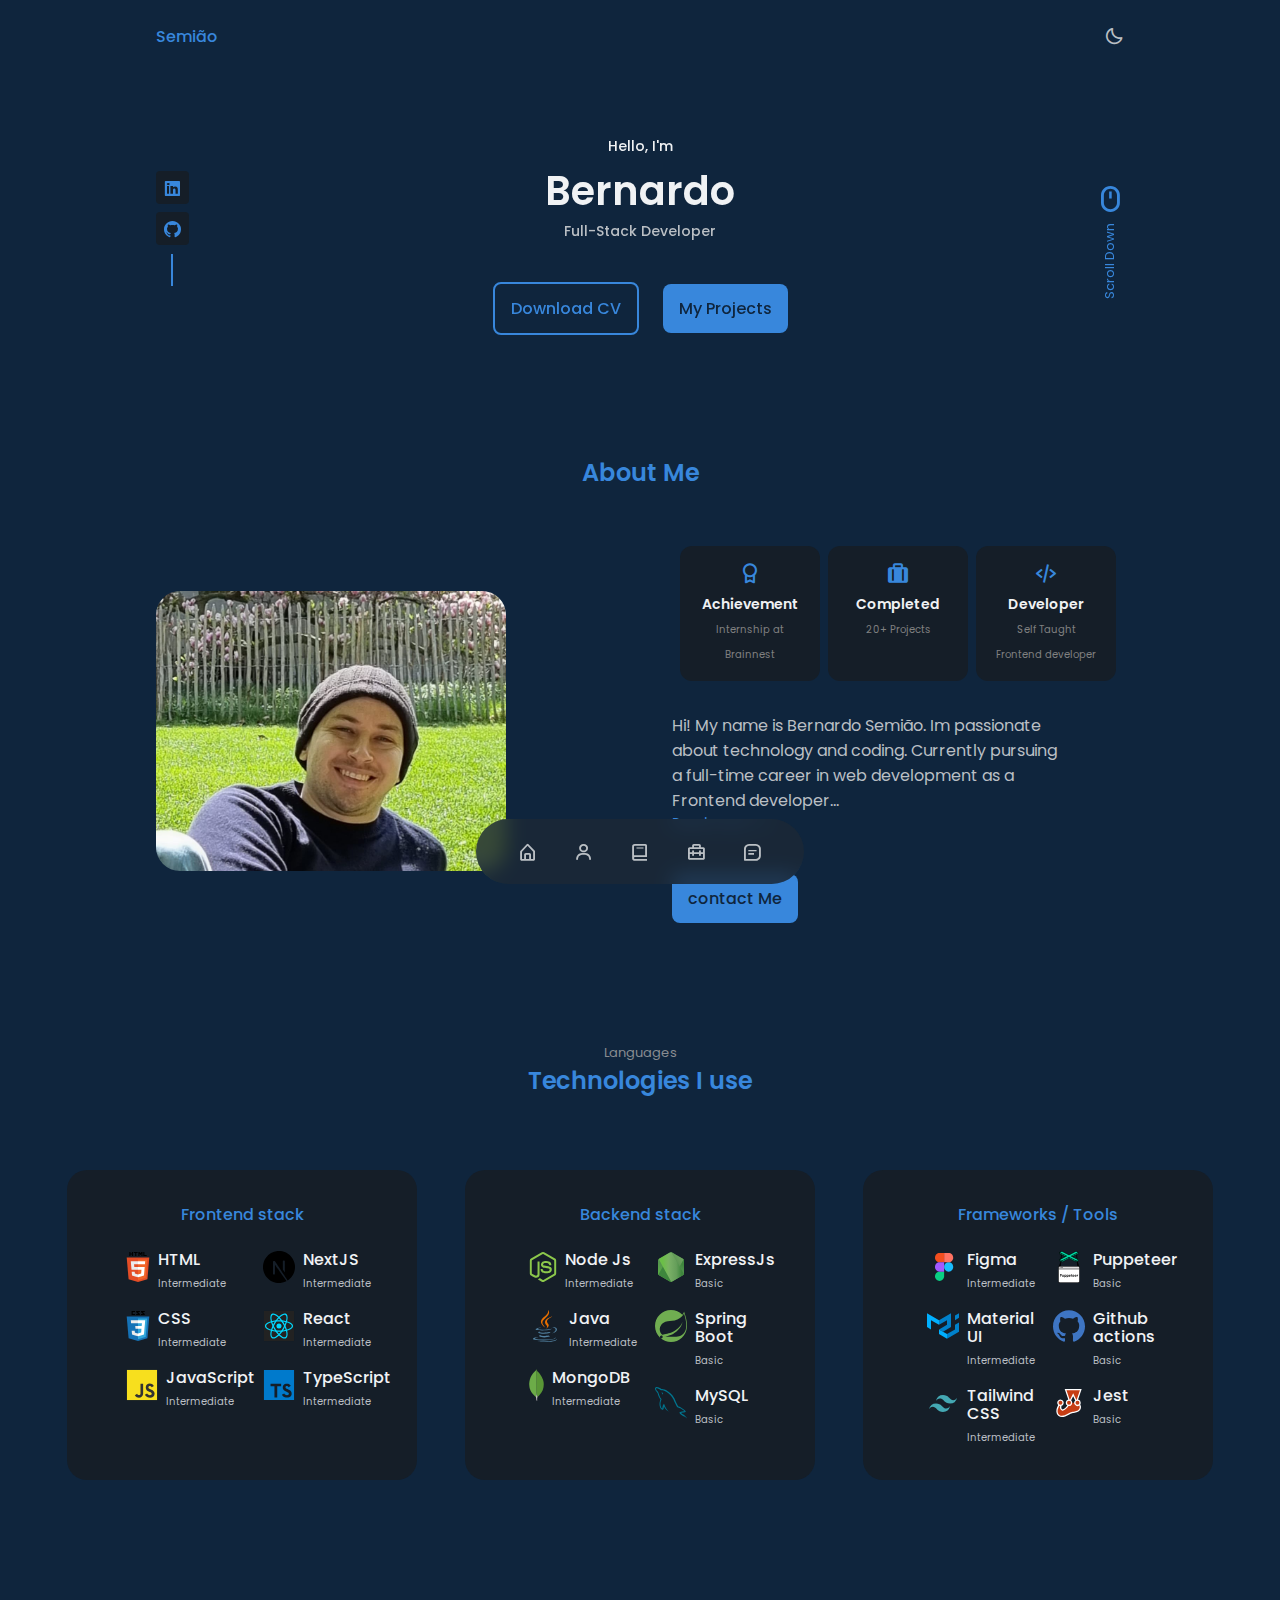
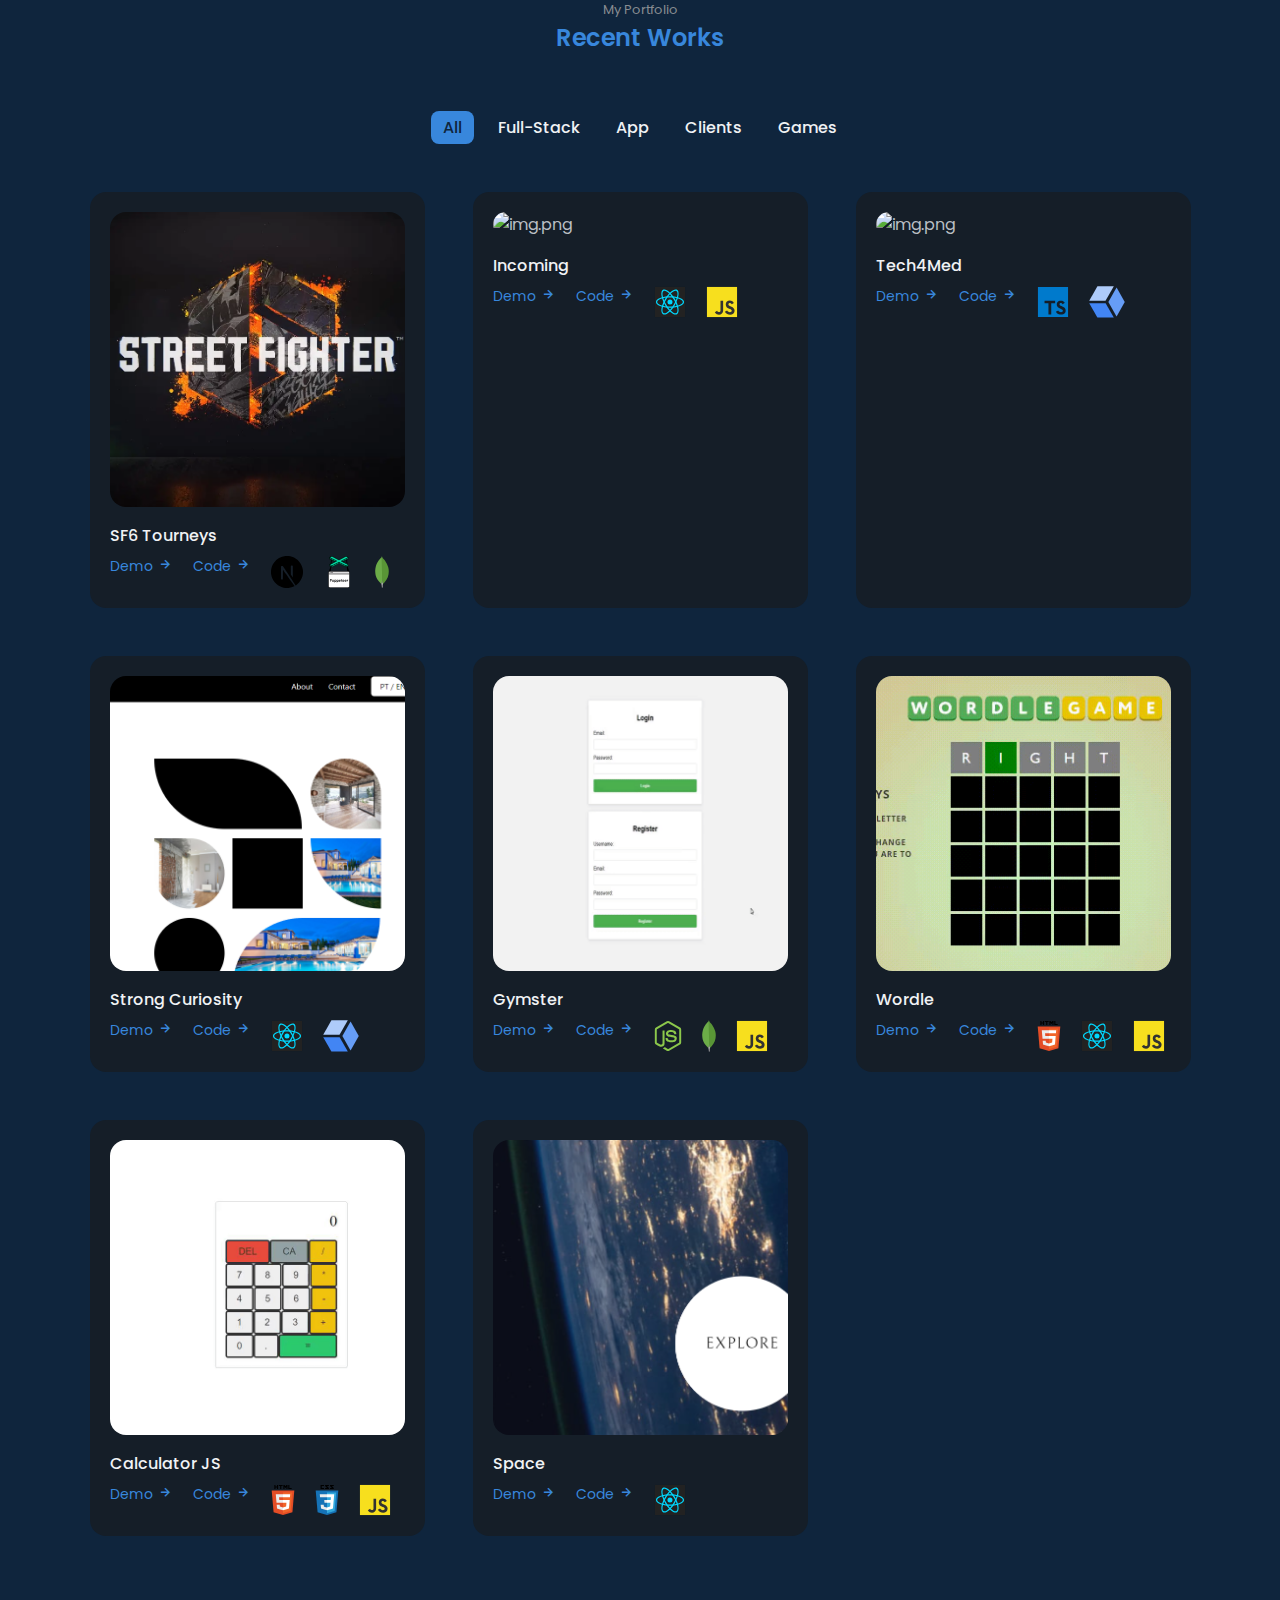
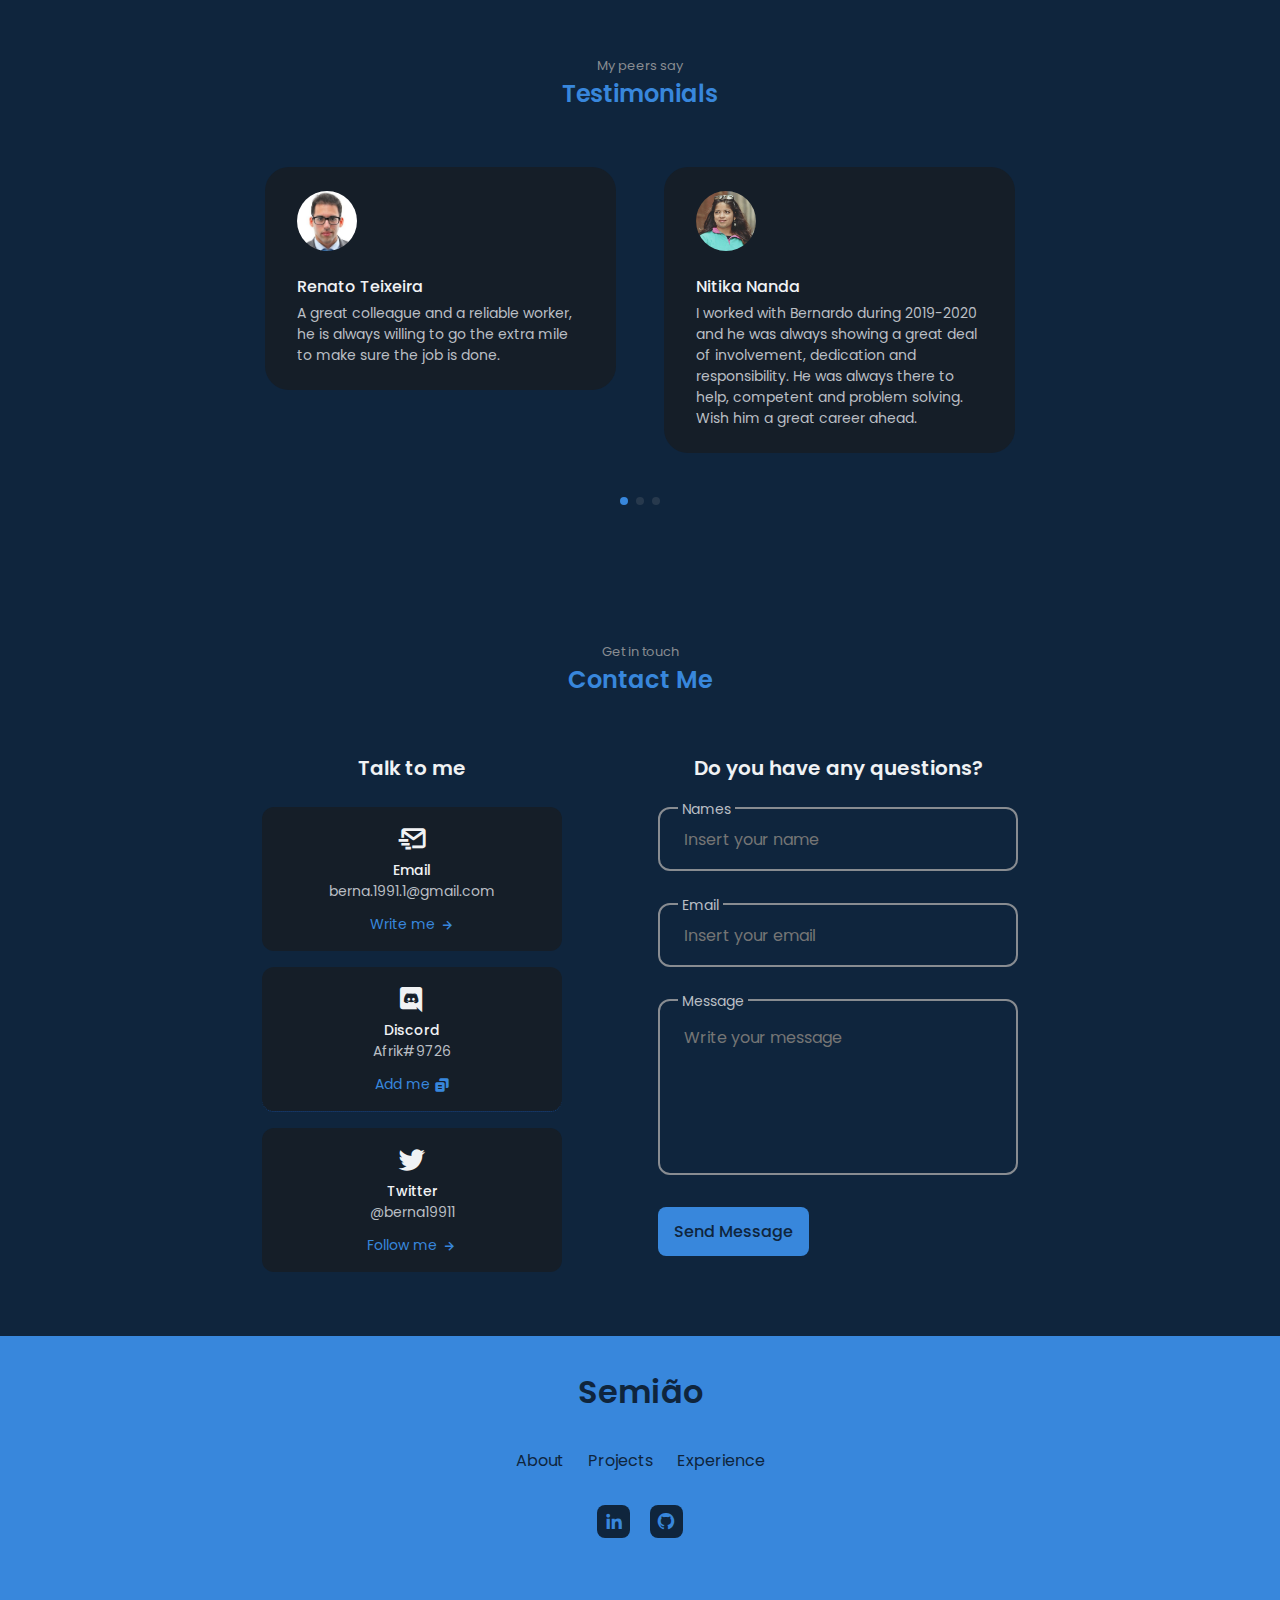
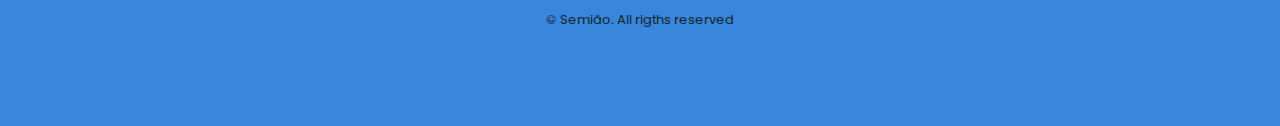
==== commit e216410a: "Adjusted image size and grid number" ====
--- a/index.html
+++ b/index.html
@@ -174,7 +174,7 @@
             <span class="section__subtitle">Languages</span>
             <h2 class="section__title">Technologies I use</h2>
 
-            <div class="work__container container grid">
+            <div class="skills__container container grid">
                 <div class="skills__content frontend">
                     <h3 class="skills__title">Frontend stack</h3>
 
@@ -398,7 +398,7 @@
 
                 <div class="work__card mix app">
                     <div class="image-container">
-                        <img src="assets/img/street-fighter-6-intro-800x450.jpg" alt="" class="work__img">
+                        <img src="assets/img/street-fighter-6-new-logo-1654282240002.png" alt="" class="work__img">
                         <p class="overlay">Full Stack application that allows you to check the latest online tournaments for Street Fighter 6.</p>
                     </div>
                    
--- a/assets/css/styles.css
+++ b/assets/css/styles.css
@@ -18,7 +18,8 @@
   --lig: 54%;
   --second-hue: 211;
   --first-color: hsl(var(--first-hue), var(--sat), var(--lig));
-  --first-color-alt: hsl(var(--first-hue), var(--sat), 50%); /* -4% */
+  --first-color-alt: hsl(var(--first-hue), var(--sat), 50%);
+  /* -4% */
   --title-color: hsl(var(--second-hue), 15%, 95%);
   --text-color: hsl(var(--second-hue), 8%, 75%);
   --text-color-light: hsl(var(--second-hue), 4%, 55%);
@@ -84,10 +85,13 @@
 body {
   background-color: var(--body-color);
   color: var(--text-color);
-  transition: .4s; /* for light mode animation */
-}
-
-h1, h2, h3 {
+  transition: .4s;
+  /* for light mode animation */
+}
+
+h1,
+h2,
+h3 {
   color: var(--title-color);
   font-weight: var(--font-semibold);
 }
@@ -112,18 +116,18 @@
 }
 
 /*=============== THEME ===============*/
-.change-theme{
+.change-theme {
   font-size: 1.25rem;
   cursor: pointer;
   transition: .3s;
 }
 
-.change-theme:hover{
+.change-theme:hover {
   color: var(--first-color);
 }
 
 /*========== Variables light theme ==========*/
-body.light-theme{
+body.light-theme {
   --title-color: hsl(var(--second-hue), 15%, 15%);
   --text-color: hsl(var(--second-hue), 8%, 35%);
   --body-color: hsl(var(--second-hue), 100%, 99%);
@@ -134,24 +138,24 @@
     Color changes in some parts of 
     the website, in light theme
 ==========*/
-.light-theme .scroll-header{
+.light-theme .scroll-header {
   box-shadow: 0 2px 4px hsla(0, 0%, 1%, .1);
 }
 
-.light-theme .nav__menu{
+.light-theme .nav__menu {
   background-color: hsla(var(--second-hue), 32%, 90%, .8);
 }
 
-.light-theme .section__subtitle{
+.light-theme .section__subtitle {
   color: var(--text-color);
 }
 
-.light-theme .home__social-link{
+.light-theme .home__social-link {
   box-shadow: 0 2px 4px hsla(var(--second-hue), 48%, 8%, .1);
 }
 
 .light-theme .home__social::after,
-.light-theme .footer__social-link{
+.light-theme .footer__social-link {
   background-color: var(--title-color);
 }
 
@@ -162,11 +166,11 @@
 .light-theme .active__work,
 .light-theme .footer__title,
 .light-theme .footer__link,
-.light-theme .footer__copy{
+.light-theme .footer__copy {
   color: var(--title-color);
 }
 
-.light-theme .about__box{
+.light-theme .about__box {
   box-shadow: 0 2px 8px hsla(var(--second-hue), 48%, 8%, .1);
 }
 
@@ -174,19 +178,19 @@
 .light-theme .services__card,
 .light-theme .work__card,
 .light-theme .testimonial__card,
-.light-theme .contact__card{
+.light-theme .contact__card {
   box-shadow: 0 2px 16px hsla(var(--second-hue), 48%, 8%, .1);
 }
 
-.light-theme::-webkit-scrollbar{
+.light-theme::-webkit-scrollbar {
   background-color: hsla(var(--second-hue), 8%, 66%);
 }
 
-.light-theme::-webkit-scrollbar-thumb{
+.light-theme::-webkit-scrollbar-thumb {
   background-color: hsla(var(--second-hue), 8%, 54%);
 }
 
-.light-theme::-webkit-scrollbar-thumb:hover{
+.light-theme::-webkit-scrollbar-thumb:hover {
   background-color: hsla(var(--second-hue), 8%, 44%);
 }
 
@@ -194,7 +198,7 @@
 .container {
   max-width: 968px;
   margin-left: 1rem;
-  margin-right: 1rem; 
+  margin-right: 1rem;
 }
 
 .grid {
@@ -210,7 +214,7 @@
   padding: 4.5rem 0 1rem;
 }
 
-.section__title, 
+.section__title,
 .section__subtitle {
   text-align: center;
 }
@@ -228,35 +232,36 @@
 }
 
 /*=============== HEADER & NAV===============*/
-.header{
+.header {
   position: fixed;
   top: 0;
   left: 0;
   width: 100%;
   background-color: var(--body-color);
   z-index: var(--z-fixed);
-  transition: .4s; /* for light mode animation */
-}
-
-.nav{
+  transition: .4s;
+  /* for light mode animation */
+}
+
+.nav {
   height: var(--header-height);
   display: flex;
   justify-content: space-between;
   align-items: center;
 }
 
-.nav__logo{
+.nav__logo {
   color: var(--first-color);
   font-weight: var(--font-medium);
   transition: .4s;
 
 }
 
-.nav__logo:hover{
+.nav__logo:hover {
   color: var(--first-color-alt);
 }
 
-.nav__menu{
+.nav__menu {
   position: fixed;
   bottom: 1rem;
   background-color: hsla(var(--second-hue), 32%, 16%, .8);
@@ -264,78 +269,80 @@
   border-radius: 4rem;
   padding: 1rem 2.25rem;
   backdrop-filter: blur(10px);
-  transition: .4s; /* for light mode animation */
-}
-
-.nav__list{
+  transition: .4s;
+  /* for light mode animation */
+}
+
+.nav__list {
   display: flex;
   justify-content: space-between;
   align-items: center;
 }
 
-.nav__link{
+.nav__link {
   color: var(--text-color);
   font-size: 1.25rem;
   padding: .4rem;
   display: flex;
   border-radius: 5rem;
 }
+
 /* Active link */
 
-.active-link{
+.active-link {
   background: linear-gradient(180deg,
-              hsla(var(--first-hue), var(--sat), var(--lig),1),
-              hsl(var(--first-hue), var(--sat), var(--lig),.2)
-            );
-  box-shadow: 0 0 16px hsla(var(--first-hue), var(--sat), var(--lig),.4);
+      hsla(var(--first-hue), var(--sat), var(--lig), 1),
+      hsl(var(--first-hue), var(--sat), var(--lig), .2));
+  box-shadow: 0 0 16px hsla(var(--first-hue), var(--sat), var(--lig), .4);
   color: var(--title-color);
 }
+
 /* Change background header */
-.scroll-header{
+.scroll-header {
   box-shadow: 0 4px 4px hsla(0, 0%, 4%, .3);
 }
 
 /*=============== HOME ===============*/
-.home__container{
+.home__container {
   position: relative;
   row-gap: 4.5rem;
   padding-top: 2rem;
 }
 
-.home__data{
+.home__data {
   text-align: center;
 }
 
 .home__greeting,
-.home__education{
+.home__education {
   font-size: var(--small-font-size);
   font-weight: var(--font-medium);
 }
 
-.home__greeting{
+.home__greeting {
   display: block;
   color: var(--title-color);
   margin-bottom: .25rem;
 }
 
-.home__education{
+.home__education {
   color: var(--text-color);
   margin-bottom: 2.5rem;
 }
 
-.home__name{
+.home__name {
   font-size: var(--biggest-font-size);
 }
 
-.home__img{
-  
+.home__img {
+
   width: 160px;
-  
-}
-
-
-
-.home__buttons{
+
+}
+
+
+
+.home__buttons {
   display: flex;
   justify-content: center;
   align-items: center;
@@ -343,19 +350,19 @@
 }
 
 .home__social,
-.home__scroll{
+.home__scroll {
   position: absolute;
 
 }
 
-.home__social{
+.home__social {
   bottom: 5rem;
   left: 0;
   display: grid;
   row-gap: .5rem;
 }
 
-.home__social-link{
+.home__social-link {
   width: max-content;
   background-color: var(--container-color);
   color: var(--first-color);
@@ -366,12 +373,12 @@
   transition: .4s;
 }
 
-.home__social-link:hover{
+.home__social-link:hover {
   background-color: var(--first-color);
   color: #fff;
 }
 
-.home__social::after{
+.home__social::after {
   content: '';
   width: 32px;
   height: 2px;
@@ -379,7 +386,7 @@
   transform: rotate(90deg) translate(16px, 3px);
 }
 
-.home__scroll{
+.home__scroll {
   color: var(--first-color);
   right: -1.5rem;
   bottom: 4rem;
@@ -388,16 +395,17 @@
   justify-items: center;
 }
 
-.home__scroll-icon{
+.home__scroll-icon {
   font-size: 1.25rem;
 }
 
-.home__scroll-name{
+.home__scroll-name {
   font-size: var(--smaller-font-size);
   transform: rotate(-90deg);
 }
+
 /*=============== BUTTONS ===============*/
-.button{
+.button {
   display: inline-block;
   background-color: var(--first-color);
   color: var(--body-color);
@@ -407,87 +415,89 @@
   transition: .4s;
 }
 
-.button:hover{
+.button:hover {
   background-color: var(--first-color-alt);
   color: var(--body-color);
 }
-.button--ghost{
+
+.button--ghost {
   background-color: transparent;
   border: 2px solid var(--first-color);
   color: var(--first-color);
 }
 
 /*=============== ABOUT ===============*/
-.about__container{
+.about__container {
   row-gap: 2.5rem;
 }
 
-.about__img{
+.about__img {
   width: 220px;
   border-radius: 1.5rem;
   justify-self: center;
 }
 
-.about__img__first{
+.about__img__first {
   width: 300px;
   border-radius: 1.5rem;
   justify-self: center;
 }
 
-.about__img__second{
+.about__img__second {
   width: 300px;
   border-radius: 1.5rem;
-  
-}
-
-.about__data{
+
+}
+
+.about__data {
   text-align: center;
 }
 
-.about__info{
+.about__info {
   display: grid;
   grid-template-columns: repeat(3, 1fr);
   gap: .5rem;
   margin-bottom: 2rem;
 }
 
-.about__box{
+.about__box {
   background-color: var(--container-color);
   border-radius: .75rem;
   padding: .75rem .5rem;
 }
 
-.about__icon{
+.about__icon {
   font-size: 1.5rem;
   color: var(--first-color);
   margin-bottom: .5rem;
 }
 
-.about__title{
+.about__title {
   font-size: var(--small-font-size);
 }
 
-.about__subtitle{
+.about__subtitle {
   font-size: var(--tiny-font-size);
   color: grey;
 }
 
-.about__description{
+.about__description {
   margin-bottom: 2rem;
 }
+
 /*=============== SKILLS ===============*/
-.skills__container{
+.skills__container {
   row-gap: 2rem;
   padding-top: 1rem;
 }
 
-.skills__content{
+.skills__content {
   background-color: var(--container-color);
   padding: 1.5rem;
   border-radius: 1.25rem;
 }
 
-.skills__title{
+.skills__title {
   font-size: var(--normal-font-size);
   font-weight: var(--font-medium);
   color: var(--first-color);
@@ -495,42 +505,43 @@
   margin-bottom: 1.5rem;
 }
 
-.skills__box{
+.skills__box {
   display: flex;
   justify-content: center;
   column-gap: 2.5rem;
 }
 
-.skills__group{
+.skills__group {
   display: grid;
   align-content: flex-start;
   row-gap: 1rem;
 }
 
-.skills__data{
+.skills__data {
   display: flex;
   column-gap: .5rem;
 }
 
-.skills .bxs-badge-check{
+.skills .bxs-badge-check {
   font-size: 1rem;
   color: var(--first-color);
 }
 
-.skills__name{
+.skills__name {
   font-size: var(--normal-font-size);
   font-weight: var(--font-medium);
   line-height: 18px;
 }
 
-.skills__level{
+.skills__level {
   font-size: var(--tiny-font-size);
 }
 
-.icon-tech{
+.icon-tech {
   height: 2rem;
-  
-}
+
+}
+
 /*=============== SERVICES ===============*/
 /* .services__container{
   grid-template-columns: repeat(2, 1fr);
@@ -635,17 +646,17 @@
 } */
 
 /*Active modal*/
-.active-model{
+.active-model {
   opacity: 1;
   visibility: visible;
 }
 
 /*=============== WORK ===============*/
-.work__container{
+.work__container {
   padding-top: 1rem;
 }
 
-.work__filters{
+.work__filters {
   display: flex;
   justify-content: center;
   align-items: center;
@@ -653,7 +664,7 @@
   margin-bottom: 2rem;
 }
 
-.work__item{
+.work__item {
   cursor: pointer;
   color: var(--title-color);
   padding: .25rem .75rem;
@@ -661,24 +672,24 @@
   border-radius: .5rem;
 }
 
-.work__card{
+.work__card {
   background-color: var(--container-color);
   padding: 1rem;
   border-radius: 1rem;
 }
 
-.work__img{
+.work__img {
   border-radius: 1rem;
   margin-bottom: .75rem;
 }
 
-.work__title{
+.work__title {
   font-size: var(--normal-font-size);
   font-weight: var(--font-medium);
   margin-bottom: .25rem;
 }
 
-.work__button{
+.work__button {
   width: max-content;
   color: var(--first-color);
   font-size: var(--small-font-size);
@@ -687,104 +698,104 @@
   column-gap: .25rem;
 }
 
-.work-links{
+.work-links {
   display: flex;
   gap: 20px;
 }
 
-.work__button:hover .work__icon{
+.work__button:hover .work__icon {
   transform: translateX(.25rem);
 }
 
-.work__icon{
-   font-size: 1rem;
-   transition: .4s;
+.work__icon {
+  font-size: 1rem;
+  transition: .4s;
 }
 
 /* Active item work*/
-.active__work{
+.active__work {
   background-color: var(--first-color);
   color: var(--body-color);
 }
 
 /*=============== TESTIMONIAL ===============*/
-.testimonial__card{
+.testimonial__card {
   background-color: var(--container-color);
   padding: 1.25rem 1.5rem;
   border-radius: 1.5rem;
-  margin-bottom: 3rem;  
-}
-
-.testimonial__img{
+  margin-bottom: 3rem;
+}
+
+.testimonial__img {
   width: 60px;
   border-radius: 3rem;
   margin-bottom: 1rem;
 }
 
-.testimonial__name{
+.testimonial__name {
   font-size: var(--normal-font-size);
   font-weight: var(--font-medium);
   margin-bottom: .25rem;
 }
 
-.testimonial__description{
+.testimonial__description {
   font-size: var(--small-font-size);
 }
 
 /* Swiper class */
-.swiper-pagination-bullet{
+.swiper-pagination-bullet {
   background-color: var(--text-color-light);
 }
 
-.swiper-pagination-bullet-active{
+.swiper-pagination-bullet-active {
   background-color: var(--first-color);
 }
 
 /*=============== CONTACT ===============*/
-.contact__container{
+.contact__container {
   row-gap: 3rem;
   padding-bottom: 3rem;
 }
 
-.contact__title{
+.contact__title {
   text-align: center;
   font-size: var(--h3-font-size);
   margin-bottom: 1.5rem;
 }
 
-.contact__info{
+.contact__info {
   display: grid;
   gap: 1rem;
 }
 
-.contact__card{
+.contact__card {
   background-color: var(--container-color);
   padding: 1rem;
   border-radius: .75rem;
   text-align: center;
 }
 
-.contact__card-icon{
+.contact__card-icon {
   font-size: 2rem;
   color: var(--title-color);
   margin-bottom: .25rem;
 }
 
 .contact__card-title,
-.contact__card-data{
+.contact__card-data {
   font-size: var(--small-font-size);
 }
 
-.contact__card-title{
+.contact__card-title {
   font-weight: var(--font-medium);
 }
 
-.contact__card-data{
+.contact__card-data {
   display: block;
   margin-bottom: .75rem;
 }
 
-.contact__button{
+.contact__button {
   color: var(--first-color);
   font-size: var(--small-font-size);
   display: flex;
@@ -793,22 +804,22 @@
   column-gap: .25rem;
 }
 
-.contact__button:hover .contact__button-icon{
+.contact__button:hover .contact__button-icon {
   transform: translateX(.25rem);
 }
 
-.contact__button-icon{
+.contact__button-icon {
   font-size: 1rem;
   transition: .4s;
 }
 
-.contact__form-div{
+.contact__form-div {
   position: relative;
   margin-bottom: 2rem;
   height: 4rem;
 }
 
-.contact__form-input{
+.contact__form-input {
   position: absolute;
   top: 0;
   left: 0;
@@ -823,7 +834,7 @@
   z-index: 1;
 }
 
-.contact__form-tag{
+.contact__form-tag {
   position: absolute;
   top: -.75rem;
   left: 1.25rem;
@@ -833,47 +844,47 @@
   z-index: 10;
 }
 
-.contact__form-area{
+.contact__form-area {
   height: 11rem;
 }
 
-.contact__form-area textarea{
+.contact__form-area textarea {
   resize: none;
 }
 
 /*=============== FOOTER ===============*/
-.footer{
+.footer {
   background-color: var(--first-color);
 }
 
-.footer__container{
+.footer__container {
   padding: 2rem 0 6rem;
 }
 
 .footer__title,
-.footer__link{
+.footer__link {
   color: var(--body-color);
 }
 
-.footer__title{
+.footer__title {
   text-align: center;
   margin-bottom: 2rem;
 }
 
-.footer__list{
+.footer__list {
   display: flex;
   justify-content: center;
   column-gap: 1.5rem;
   margin-bottom: 2rem;
 }
 
-.footer__social{
+.footer__social {
   display: flex;
   justify-content: center;
   column-gap: 1.25rem;
 }
 
-.footer__social-link{
+.footer__social-link {
   background-color: var(--body-color);
   color: var(--first-color);
   padding: .25rem;
@@ -882,7 +893,7 @@
   display: inline-flex;
 }
 
-.footer__copy{
+.footer__copy {
   display: block;
   margin-top: 4.5rem;
   color: var(--container-color);
@@ -892,136 +903,136 @@
 
 
 /*=============== SCROLL BAR ===============*/
-::-webkit-scrollbar{
+::-webkit-scrollbar {
   width: .6rem;
   border-radius: .5rem;
   background-color: hsl(var(--second-hue), 8%, 38%);
 }
 
-::-webkit-scrollbar-thumb{
+::-webkit-scrollbar-thumb {
   background-color: hsl(var(--second-hue), 8%, 26%);
   border-radius: .5rem;
 }
 
-::-webkit-scrollbar-thumb:hover{
+::-webkit-scrollbar-thumb:hover {
   background-color: hsl(var(--second-hue), 8%, 20%);
 }
 
 /*=============== BREAKPOINTS ===============*/
 /* For small devices */
-@media screen and (max-width:320px){
-  .nav__menu{
+@media screen and (max-width:320px) {
+  .nav__menu {
     padding: 1rem 1.5rem;
   }
 
-  .home__buttons{
+  .home__buttons {
     flex-direction: column;
   }
 
-  .home__handle{
+  .home__handle {
     width: 150px;
     height: 253px;
   }
 
-  .home__img{
+  .home__img {
     width: 130px;
   }
 
-  .about__info{
+  .about__info {
     grid-template-columns: repeat(2, 1fr);
   }
 
-  .skills__box{
+  .skills__box {
     column-gap: 1rem;
   }
 
-  .skills__name{
+  .skills__name {
     font-size: var(--small-font-size);
   }
 
-  .services__container{
+  .services__container {
     grid-template-columns: 145px;
     justify-content: center;
   }
 
-  .work__item{
+  .work__item {
     font-size: var(--small-font-size);
   }
 
-  .work__filters{
+  .work__filters {
     column-gap: .25rem;
   }
 }
 
 /* For medium devices */
-@media screen and (min-width: 576px){
-  .nav__menu{
+@media screen and (min-width: 576px) {
+  .nav__menu {
     width: 328px;
     left: 0;
     right: 0;
     margin: 0 auto;
   }
 
-  .about__info{
+  .about__info {
     grid-template-columns: repeat(3, 140px);
     justify-content: center;
   }
 
-  .about__info{
+  .about__info {
     justify-self: center;
   }
 
-  .about__description{
+  .about__description {
     padding: 0 5rem;
   }
 
-  .skills__container{
+  .skills__container {
     justify-content: center;
   }
 
-  .skills__content{
+  .skills__content {
     padding: 2rem 4rem;
   }
 
-  .services__container{
-    grid-template-columns: repeat(2, 160px );
+  .services__container {
+    grid-template-columns: repeat(2, 160px);
     justify-content: center;
   }
 
-  .services__model-content{
-    width: 500px ;
+  .services__model-content {
+    width: 500px;
     padding: 4.5rem 2.5rem 2.5rem;
   }
 
-  .services__model-description{
+  .services__model-description {
     padding: 0 3.5rem;
   }
 
-  .work__container{
+  .work__container {
     justify-content: center;
   }
 
-  .work__img{
+  .work__img {
     width: 295px;
   }
 
-  .contact__info{
+  .contact__info {
     grid-template-columns: 300px;
     justify-content: center;
   }
 
-  .contact__form{
+  .contact__form {
     width: 360px;
     margin: 0 auto;
   }
 }
 
-@media screen and (min-width: 767px){
-  .work__container{
+@media screen and (min-width: 767px) {
+  .work__container {
     grid-template-columns: repeat(3, max-content);
   }
 
-  .contact__container{
+  .contact__container {
     grid-template-columns: repeat(2, max-content);
     justify-content: center;
     column-gap: 3rem;
@@ -1029,7 +1040,7 @@
 }
 
 @media screen and (min-width: 765px) and (max-width: 1100px) {
-  .work__container{
+  .work__container {
     grid-template-columns: repeat(2, max-content);
   }
 
@@ -1037,135 +1048,135 @@
 
 /* For large devices */
 
-@media screen and (min-width:992px){
-  .container{
+@media screen and (min-width:992px) {
+  .container {
     margin-left: auto;
     margin-right: auto;
   }
 
-  .section{
+  .section {
     padding: 6.5rem 0 1rem;
   }
 
-  .section__title{
+  .section__title {
     margin-bottom: 3.5rem;
   }
 
-  .nav{
+  .nav {
     height: calc(var(--header-height) + 1rem);
   }
 
-  .home__handle{
+  .home__handle {
     width: 290px;
     height: 400px;
   }
 
-  .home__img{
-     width: 220px;
-  }
-
-  .home__social-link{
+  .home__img {
+    width: 220px;
+  }
+
+  .home__social-link {
     padding: .4rem;
     font-size: 1.25rem;
   }
 
-  .home__social::after{
+  .home__social::after {
     transform: rotate(90deg) translate(16px, 0);
   }
 
-  .home__scroll-icon{
+  .home__scroll-icon {
     font-size: 2rem;
   }
 
-  .about__container{
+  .about__container {
     grid-template-columns: repeat(2, 1fr);
     align-items: center;
     column-gap: 4rem;
   }
 
-  .about__img{
+  .about__img {
     width: 350px;
   }
 
-  .about__data{
+  .about__data {
     text-align: initial;
   }
 
-  .about__info{
+  .about__info {
     justify-content: initial;
   }
 
-  .about__box{
+  .about__box {
     text-align: center;
     padding: 1rem 1.25rem;
   }
 
-  .about__description{
+  .about__description {
     padding: 0 4rem 0 0;
     margin-bottom: 2.5rem;
   }
 
-  .skills__container{
-    grid-template-columns: repeat(2,350px);
+  .skills__container {
+    grid-template-columns: repeat(3, 350px);
     column-gap: 3rem;
   }
 
-  .services__container{
+  .services__container {
     grid-template-columns: repeat(3, 192px);
     column-gap: 3rem;
   }
 
-  .services__card{
+  .services__card {
     padding: 5rem 2rem 1.5rem;
   }
 
-  .work__container{
+  .work__container {
     gap: 3rem;
   }
 
-  .work__card{
+  .work__card {
     padding: 1.25rem;
   }
 
-  .work__img{
+  .work__img {
     margin-bottom: 1rem;
   }
 
-  .work__title{
+  .work__title {
     margin-bottom: .5rem;
   }
 
-  .testimonial__container{
+  .testimonial__container {
     width: 750px;
   }
 
-  .testimonial__card{
+  .testimonial__card {
     padding: 1.5rem 2rem;
   }
 
-  .contact__container{
+  .contact__container {
     column-gap: 6rem;
   }
 
-  .footer__social-link{
+  .footer__social-link {
     font-size: 1.25rem;
     padding: .4rem;
     border-radius: .5rem;
   }
 }
 
-.hacktoberfest{
+.hacktoberfest {
   color: hsl(var(--first-hue), var(--sat), 50%);
 }
 
-#desse{
+#desse {
   cursor: pointer;
 }
 
 .tooltip {
   position: relative;
   display: inline-block;
-  border-bottom: 1px dotted #144a95 ;
+  border-bottom: 1px dotted #144a95;
   cursor: pointer;
 }
 
@@ -1192,7 +1203,7 @@
 
 @media only screen and (max-width: 992px) {
   .about__img {
-    width: 350px; 
+    width: 350px;
     display: block;
     margin-left: auto;
     margin-right: auto;
@@ -1234,7 +1245,7 @@
   height: auto;
 }
 
-.read{
+.read {
 
   color: var(--first-color);
   font-size: var(--small-font-size);
@@ -1245,7 +1256,7 @@
 }
 
 @media screen and (max-width: 992px) {
-  .read{
+  .read {
     color: var(--first-color);
     font-size: var(--small-font-size);
     display: flex;
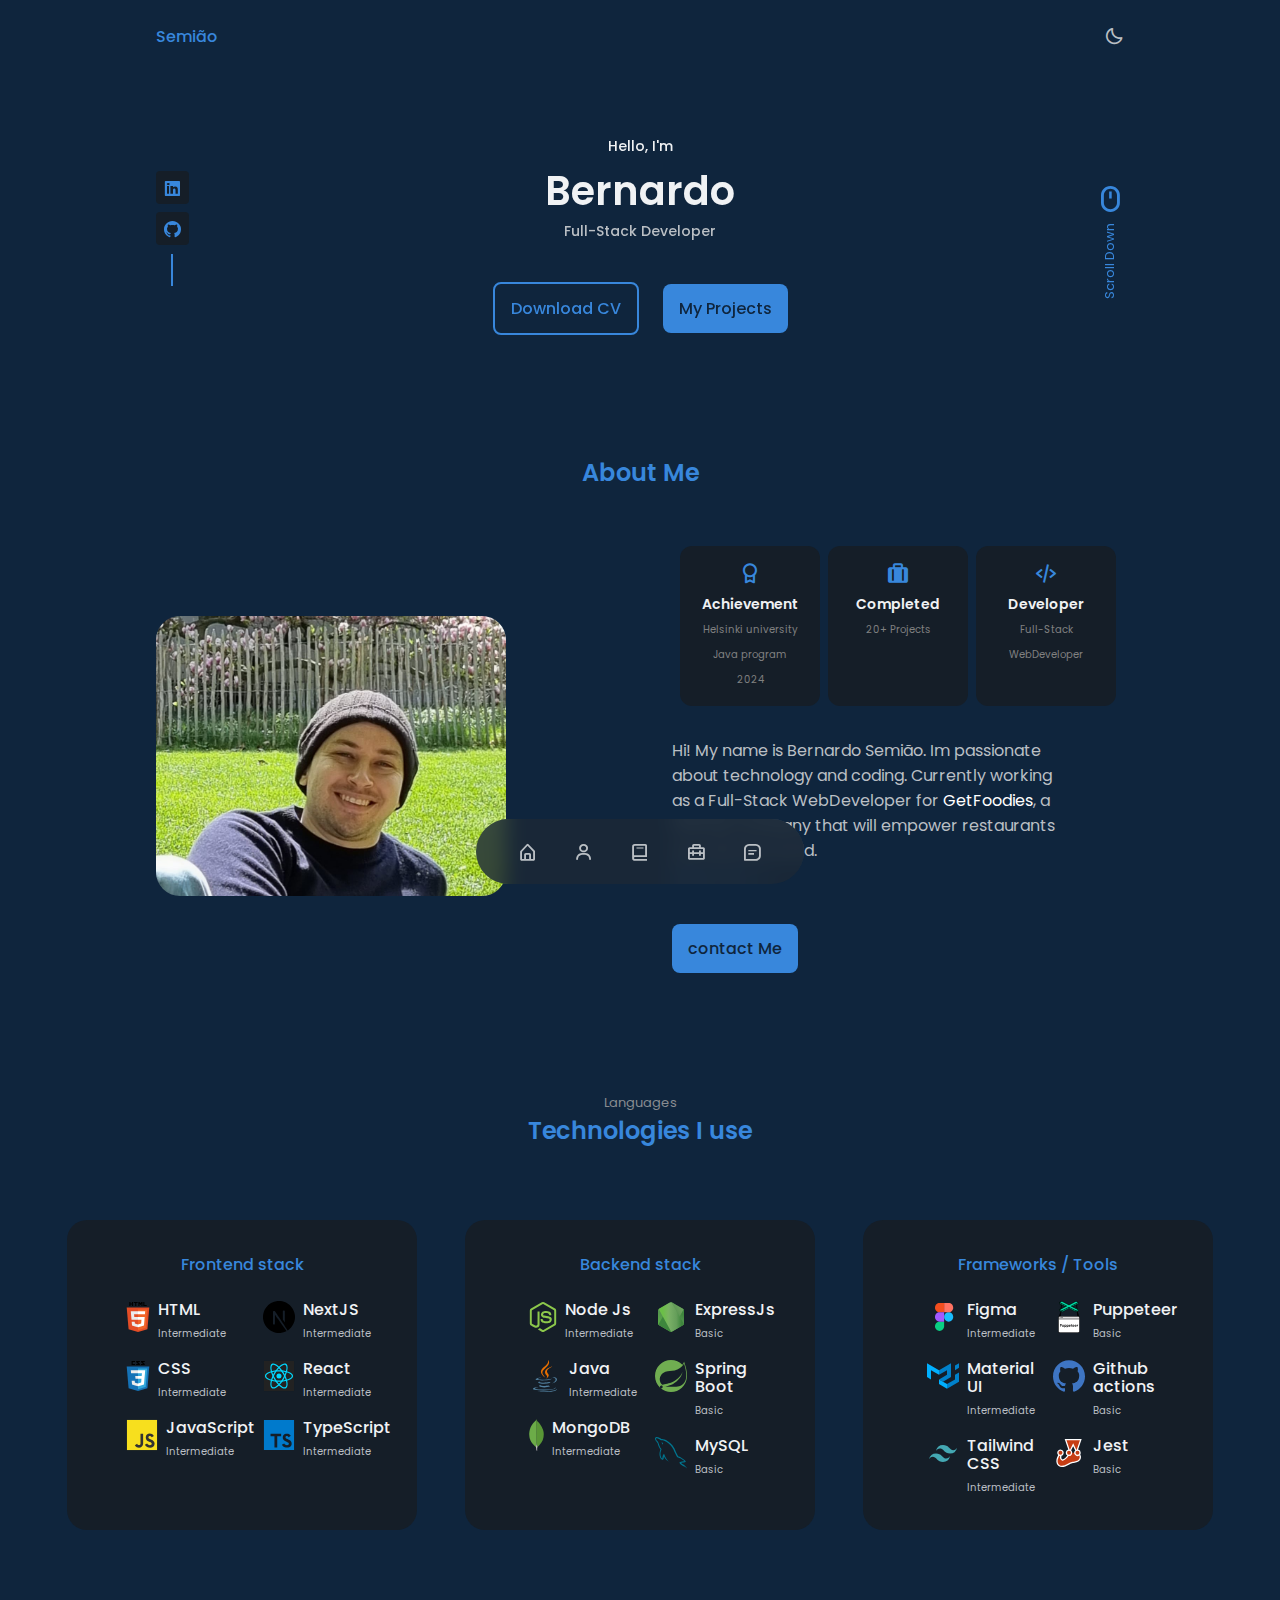
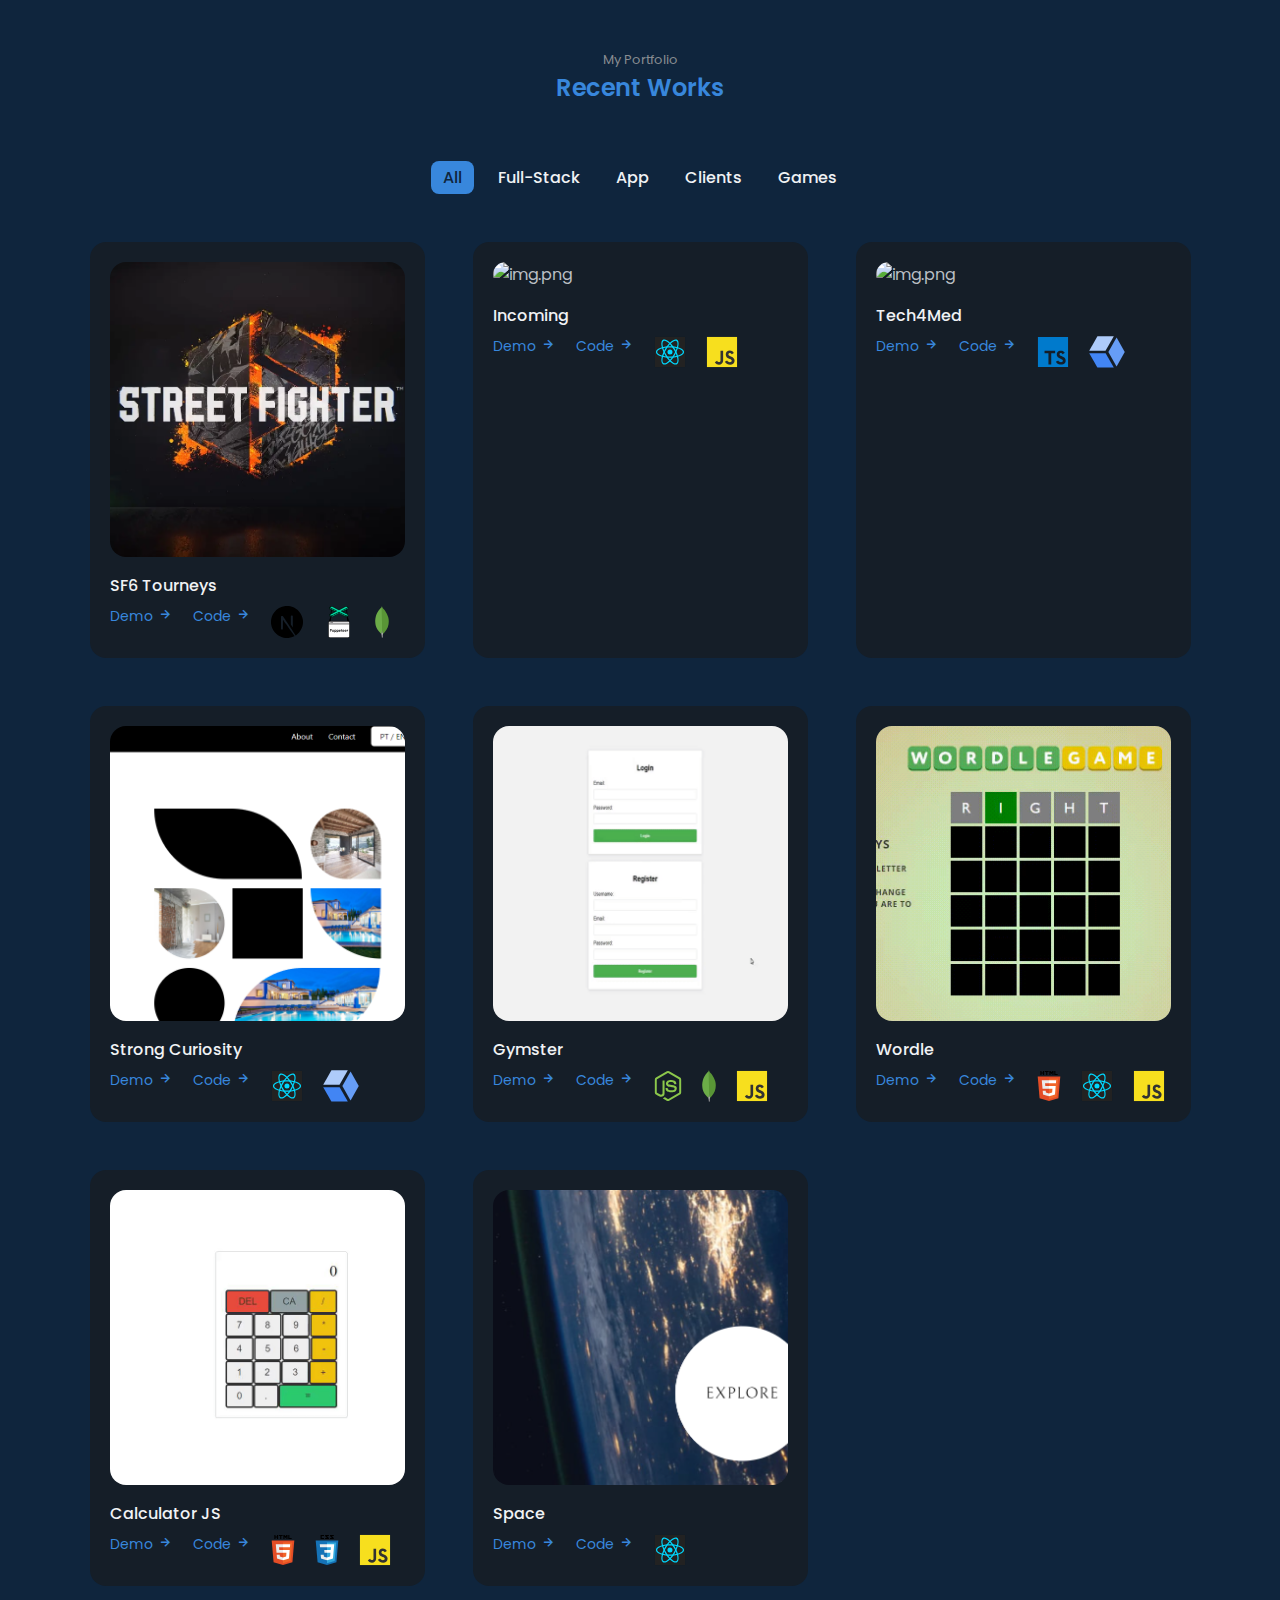
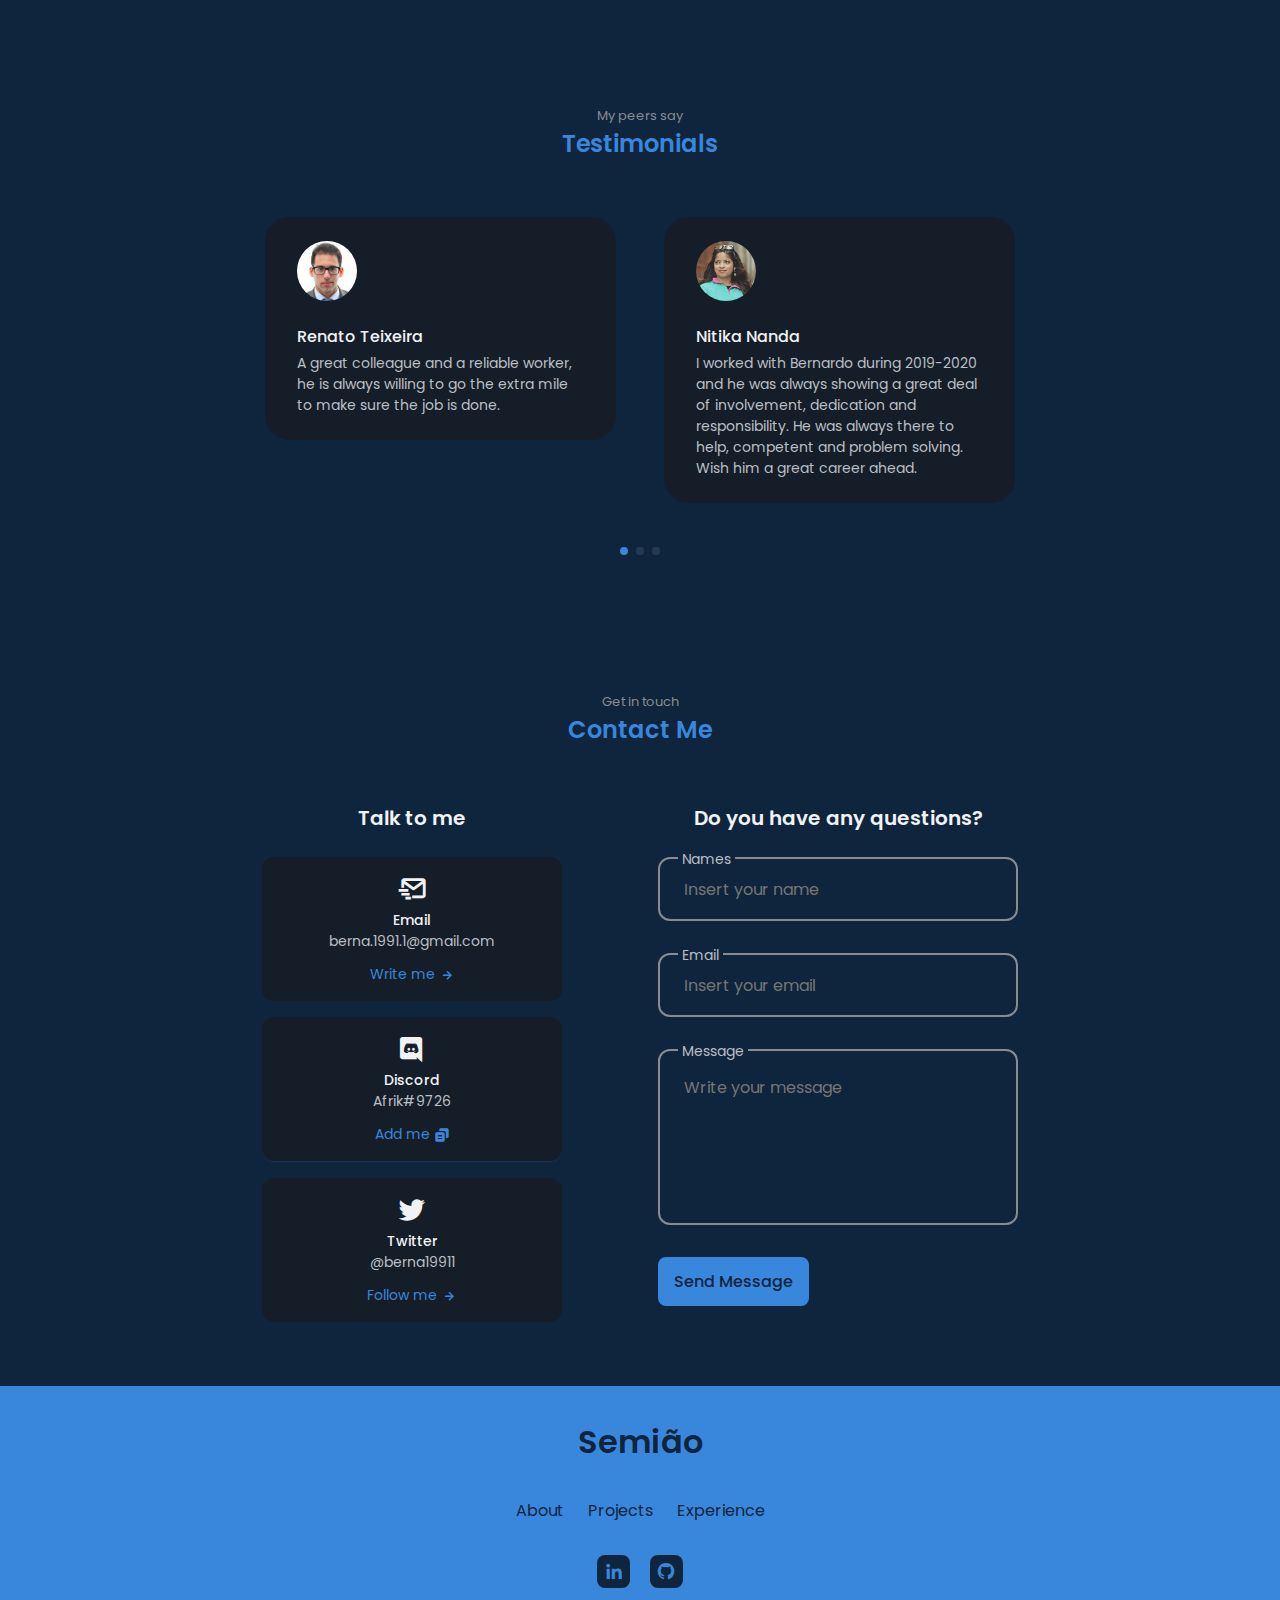
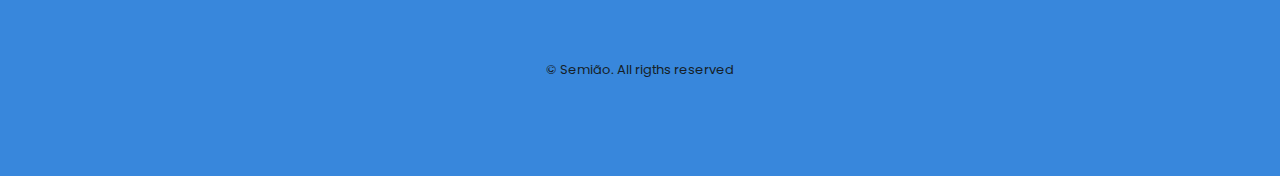
==== commit 4e3af357: "added new items" ====
--- a/index.html
+++ b/index.html
@@ -132,10 +132,10 @@
                     <div class="about__info">
 
                         <div class="about__box ">
-                            <a href="https://github.com/Semiao91">
+                            <a href="https://imgur.com/a/s2Mbx4W">
                             <i class='bx bx-award about__icon'></i>
                             <h3 class="about__title">Achievement</h3>
-                            <span class="about__subtitle">Internship at Brainnest</span>
+                            <span class="about__subtitle">Helsinki university Java program 2024</span>
                         </a>
                         </div>
 
@@ -150,7 +150,7 @@
                         <div class="about__box">
                             <i class='bx bx-code-alt about__icon'></i>
                             <h3 class="about__title">Developer</h3>
-                            <span class="about__subtitle"> Self Taught Frontend developer </span>
+                            <span class="about__subtitle">Full-Stack WebDeveloper</span>
                             </a>
                         </div>
 
@@ -158,9 +158,8 @@
 
                     <p class="about__description">
                         Hi! My name is Bernardo Semião.
-                        Im passionate about technology and coding. Currently pursuing a full-time career in web
-                        development as a Frontend developer...
-                        <a href="about.html" class="read">
+                        Im passionate about technology and coding. Currently working as a Full-Stack WebDeveloper for <a class="headder__link" href="https://get-foodies.vercel.app/" >GetFoodies</a>, a startup company that will empower restaurants accross the world.
+                        <a href="https://get-foodies.vercel.app/" class="read">
                             Read more <i class='bx bx-right-arrow-alt work__icon'></i>
                         </a>
                     </p>
--- a/assets/css/styles.css
+++ b/assets/css/styles.css
@@ -683,6 +683,12 @@
   margin-bottom: .75rem;
 }
 
+.work__imgone{
+   border-radius: 1rem;
+   height: 10px;
+  margin-bottom: .75rem;
+}
+
 .work__title {
   font-size: var(--normal-font-size);
   font-weight: var(--font-medium);
@@ -1173,6 +1179,12 @@
   cursor: pointer;
 }
 
+.headder__link {
+  cursor: pointer;
+  color: #fff;
+
+}
+
 .tooltip {
   position: relative;
   display: inline-block;
